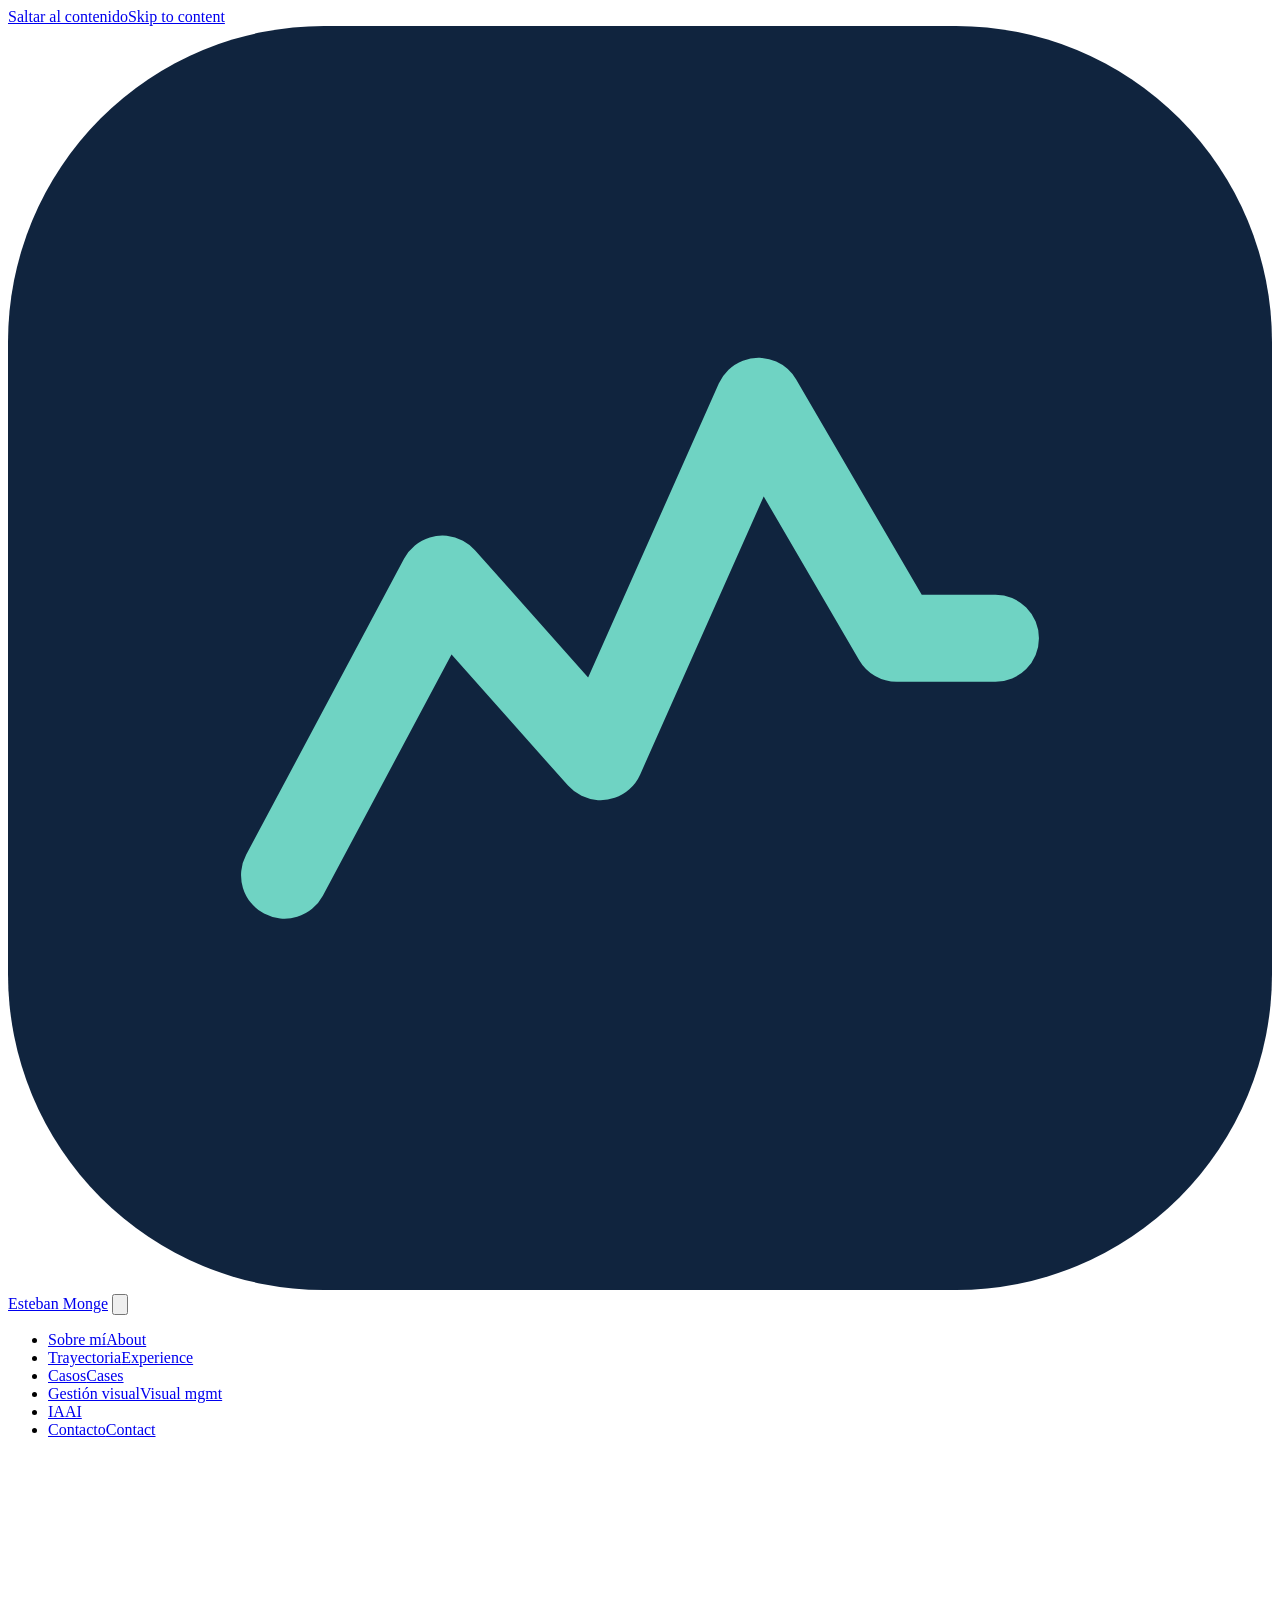
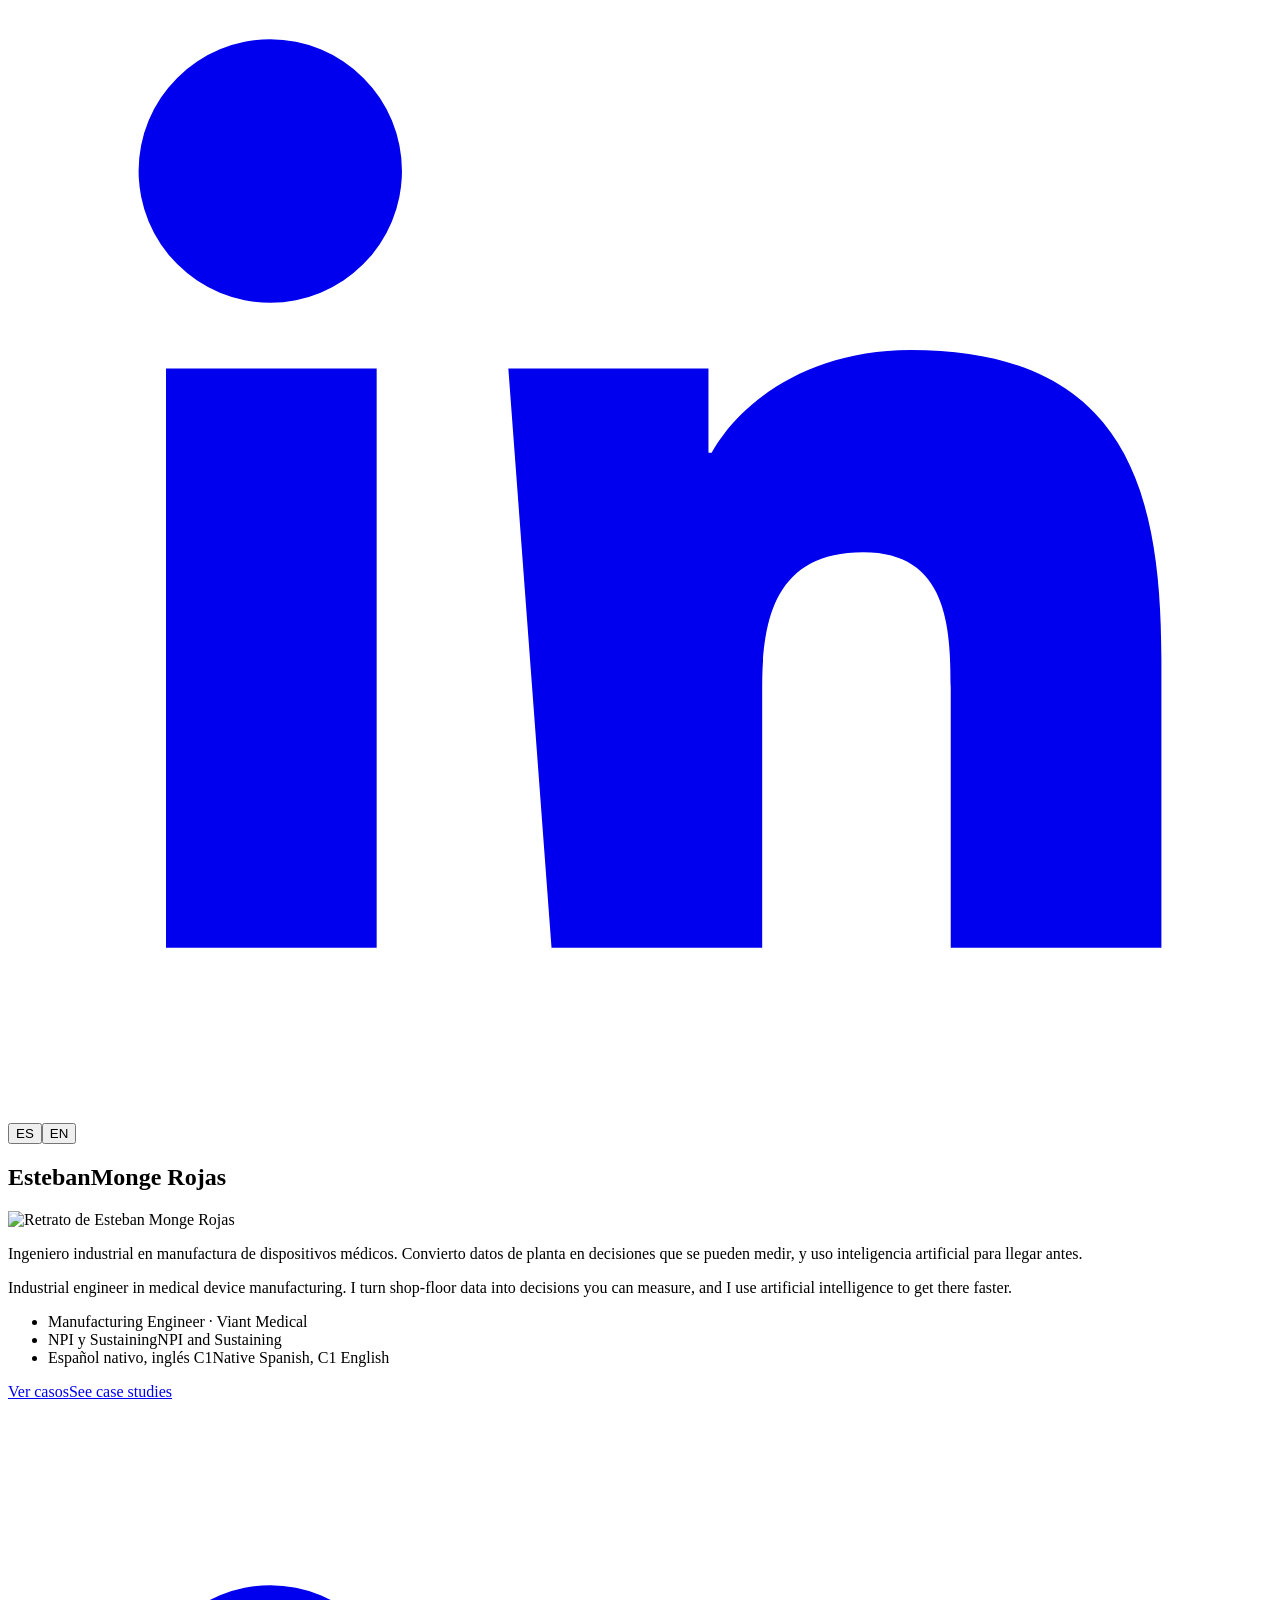
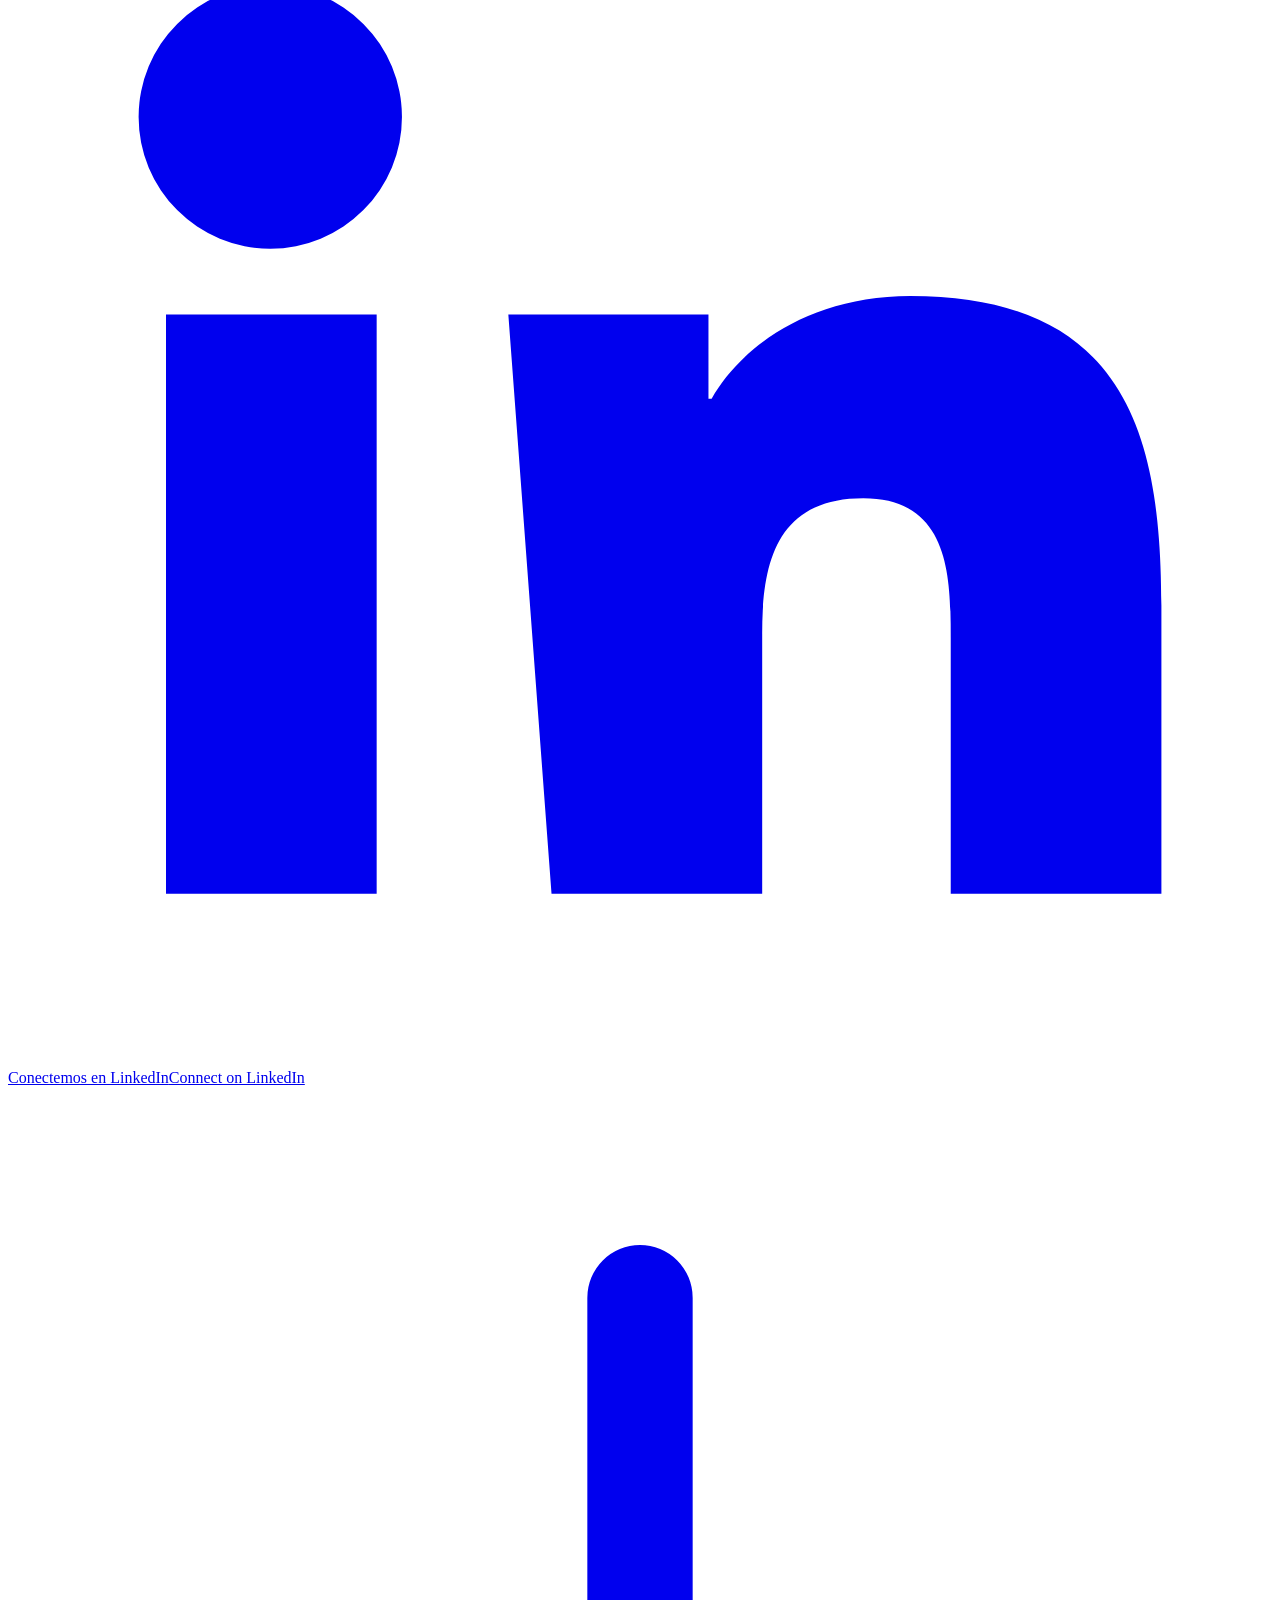
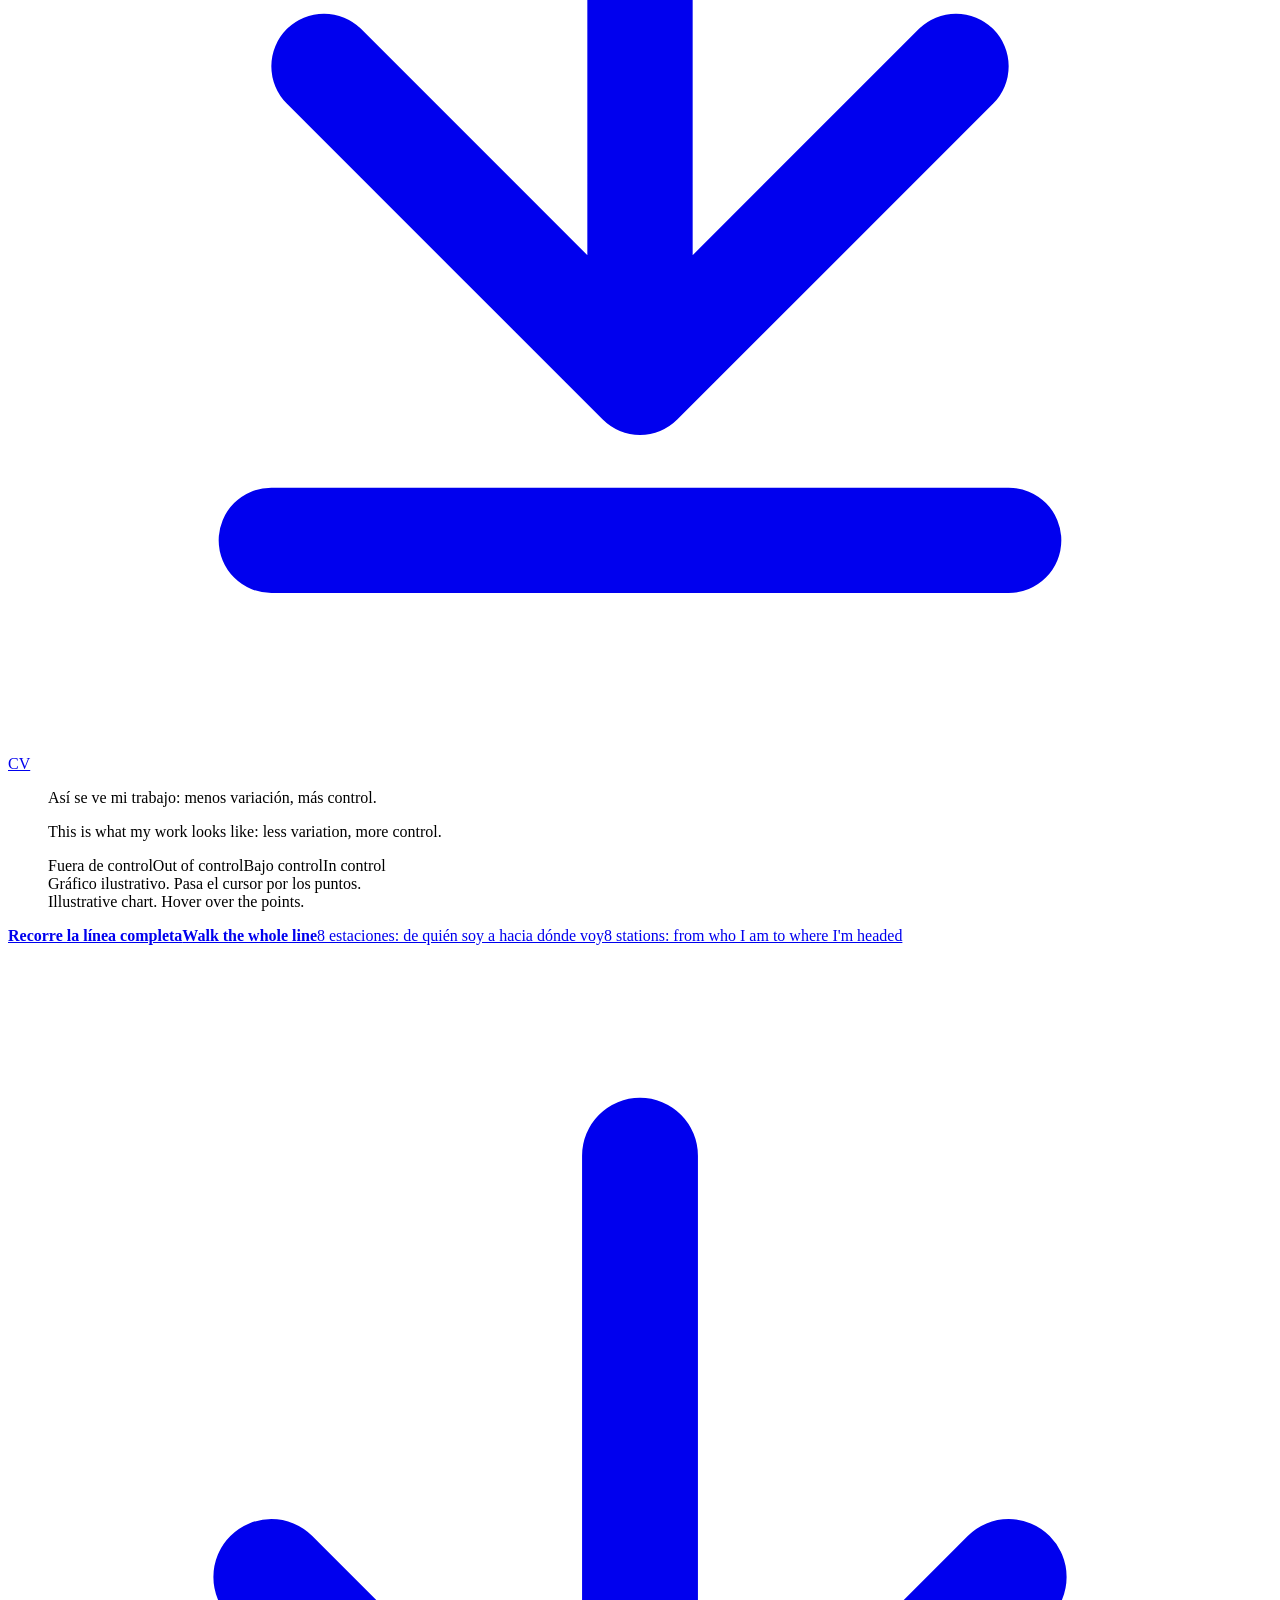
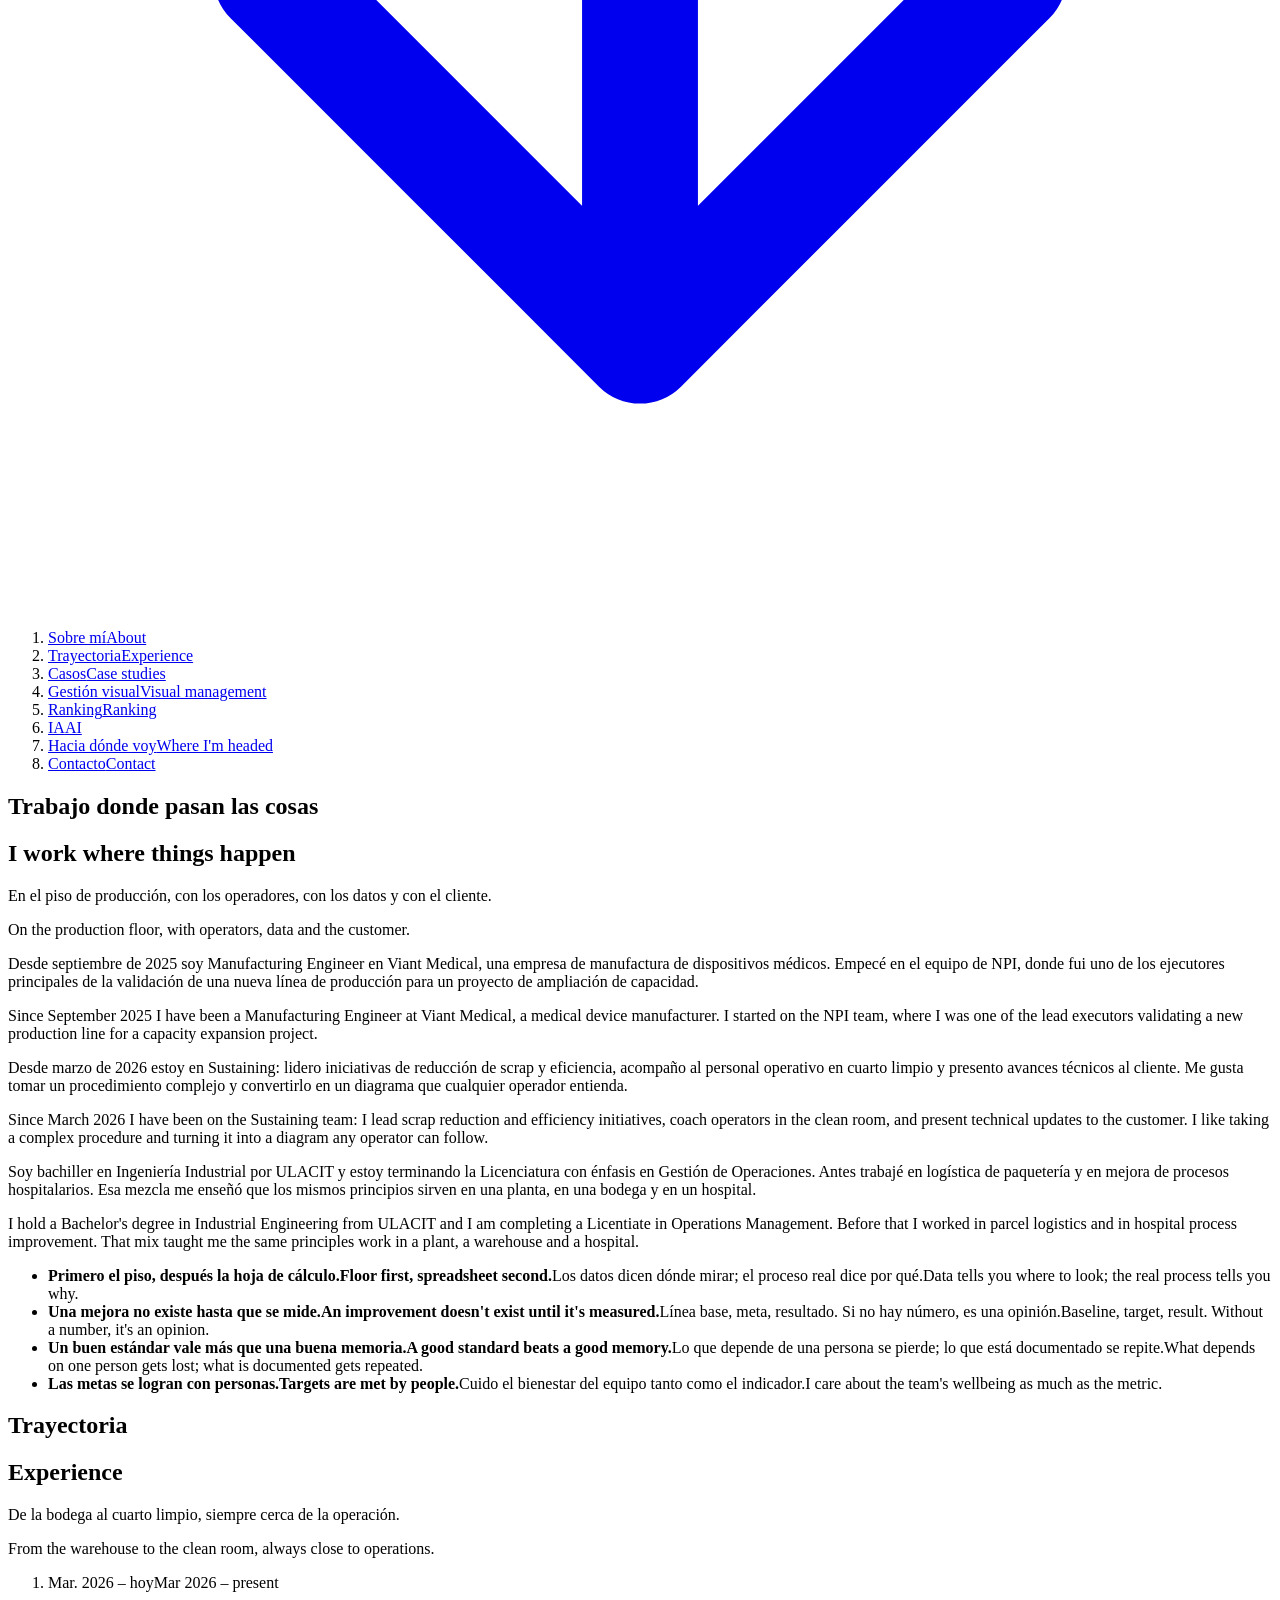
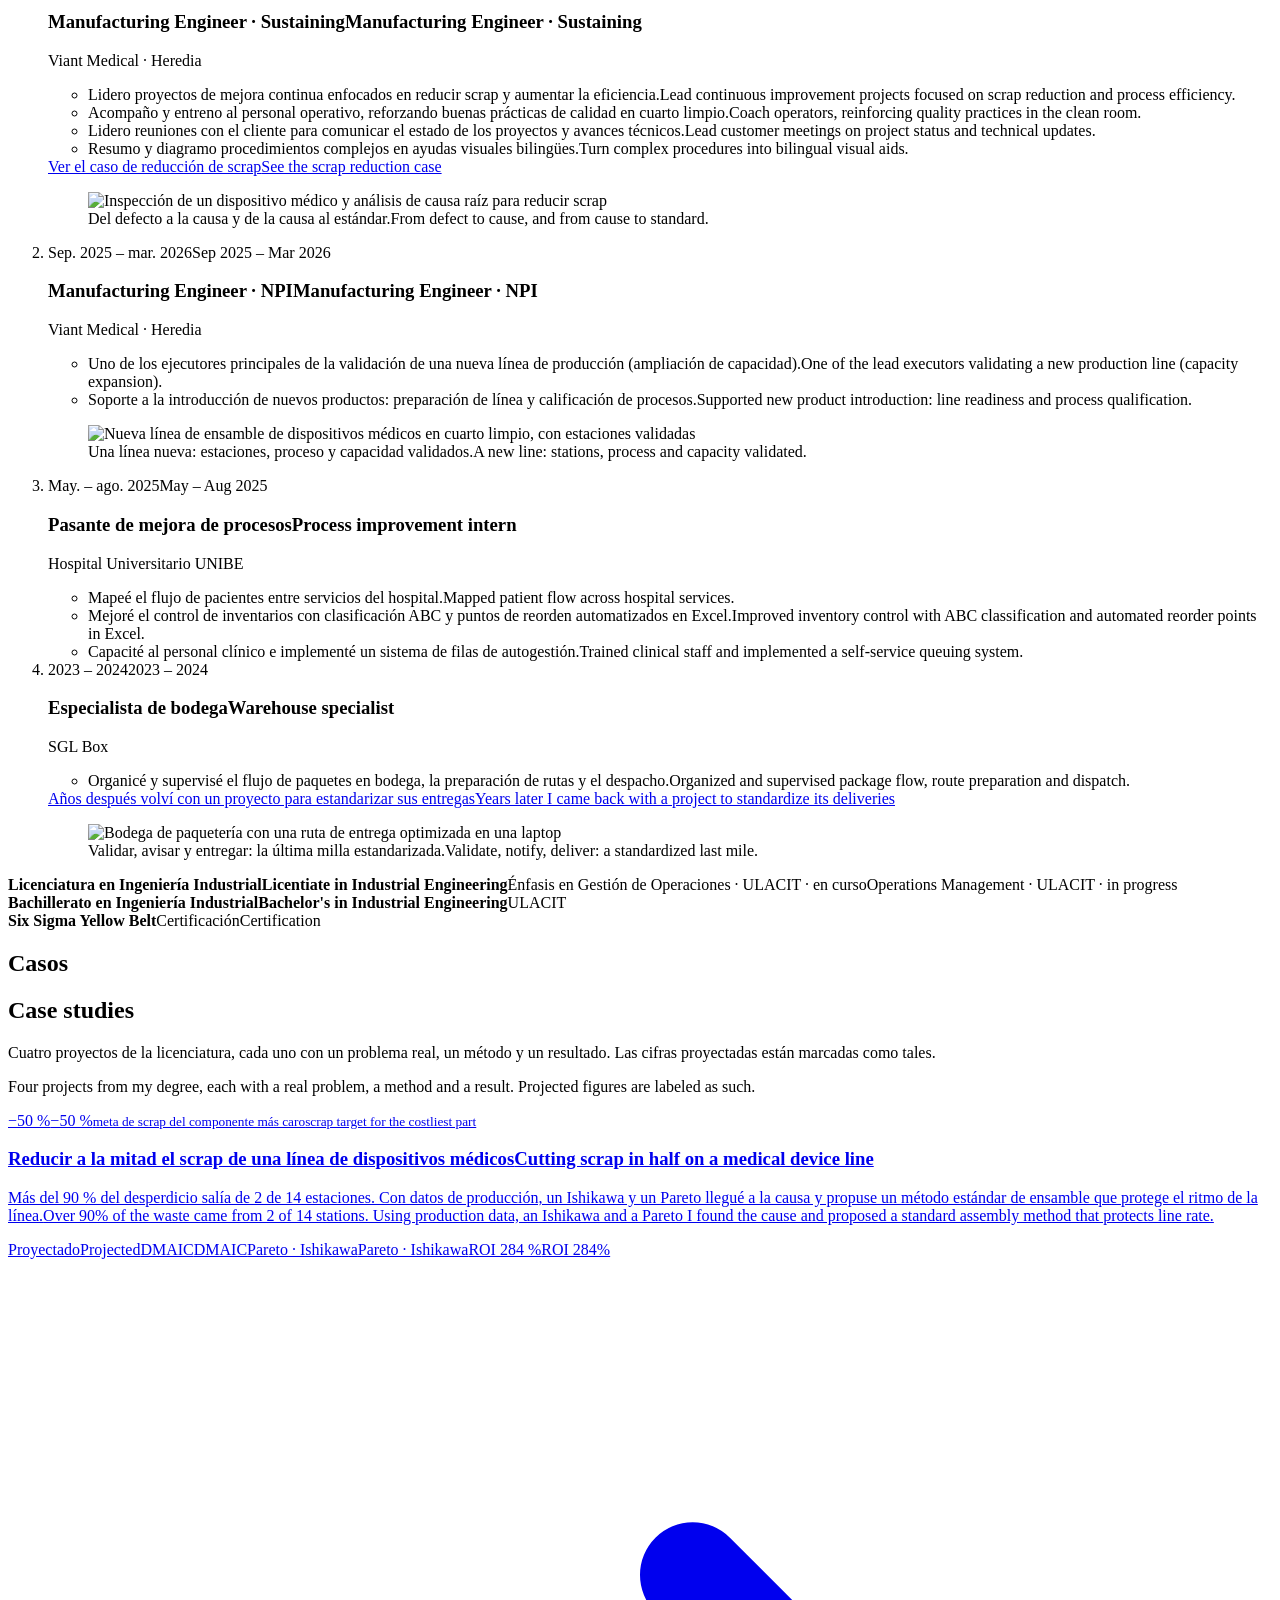
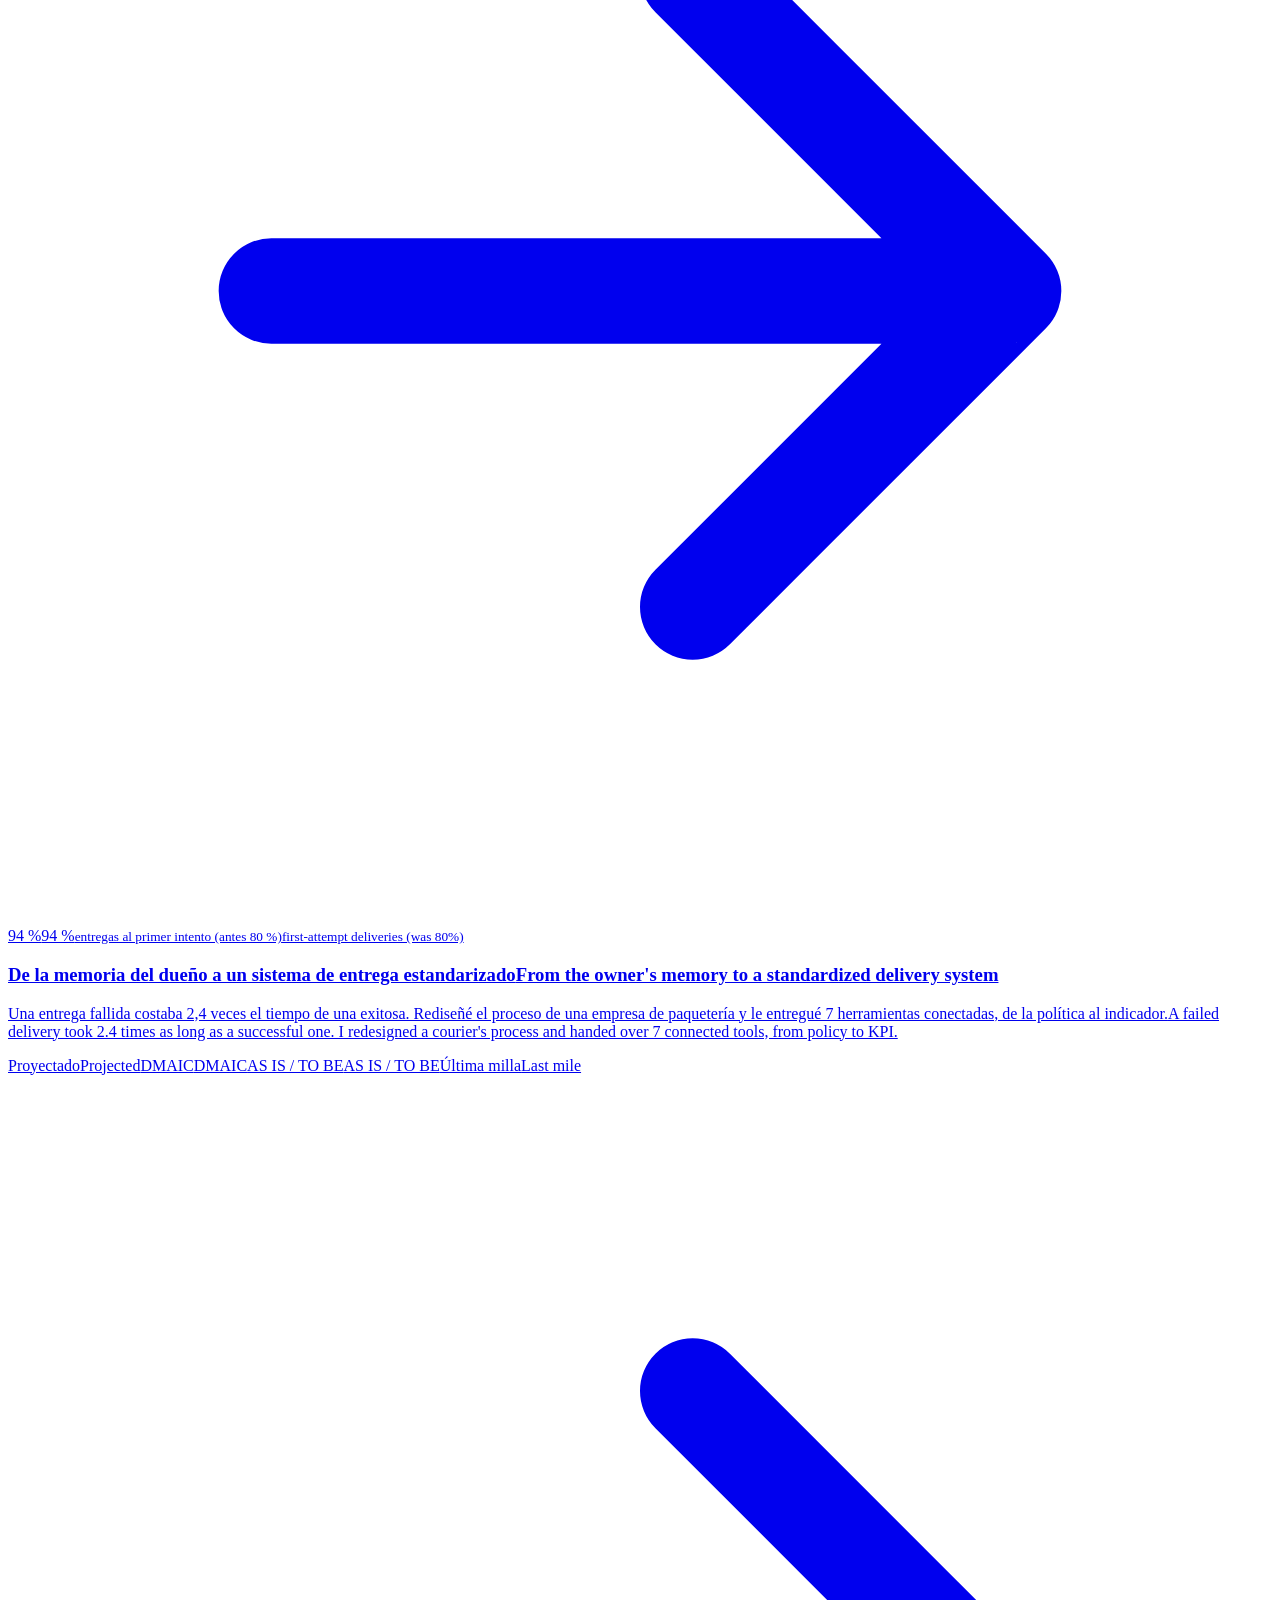
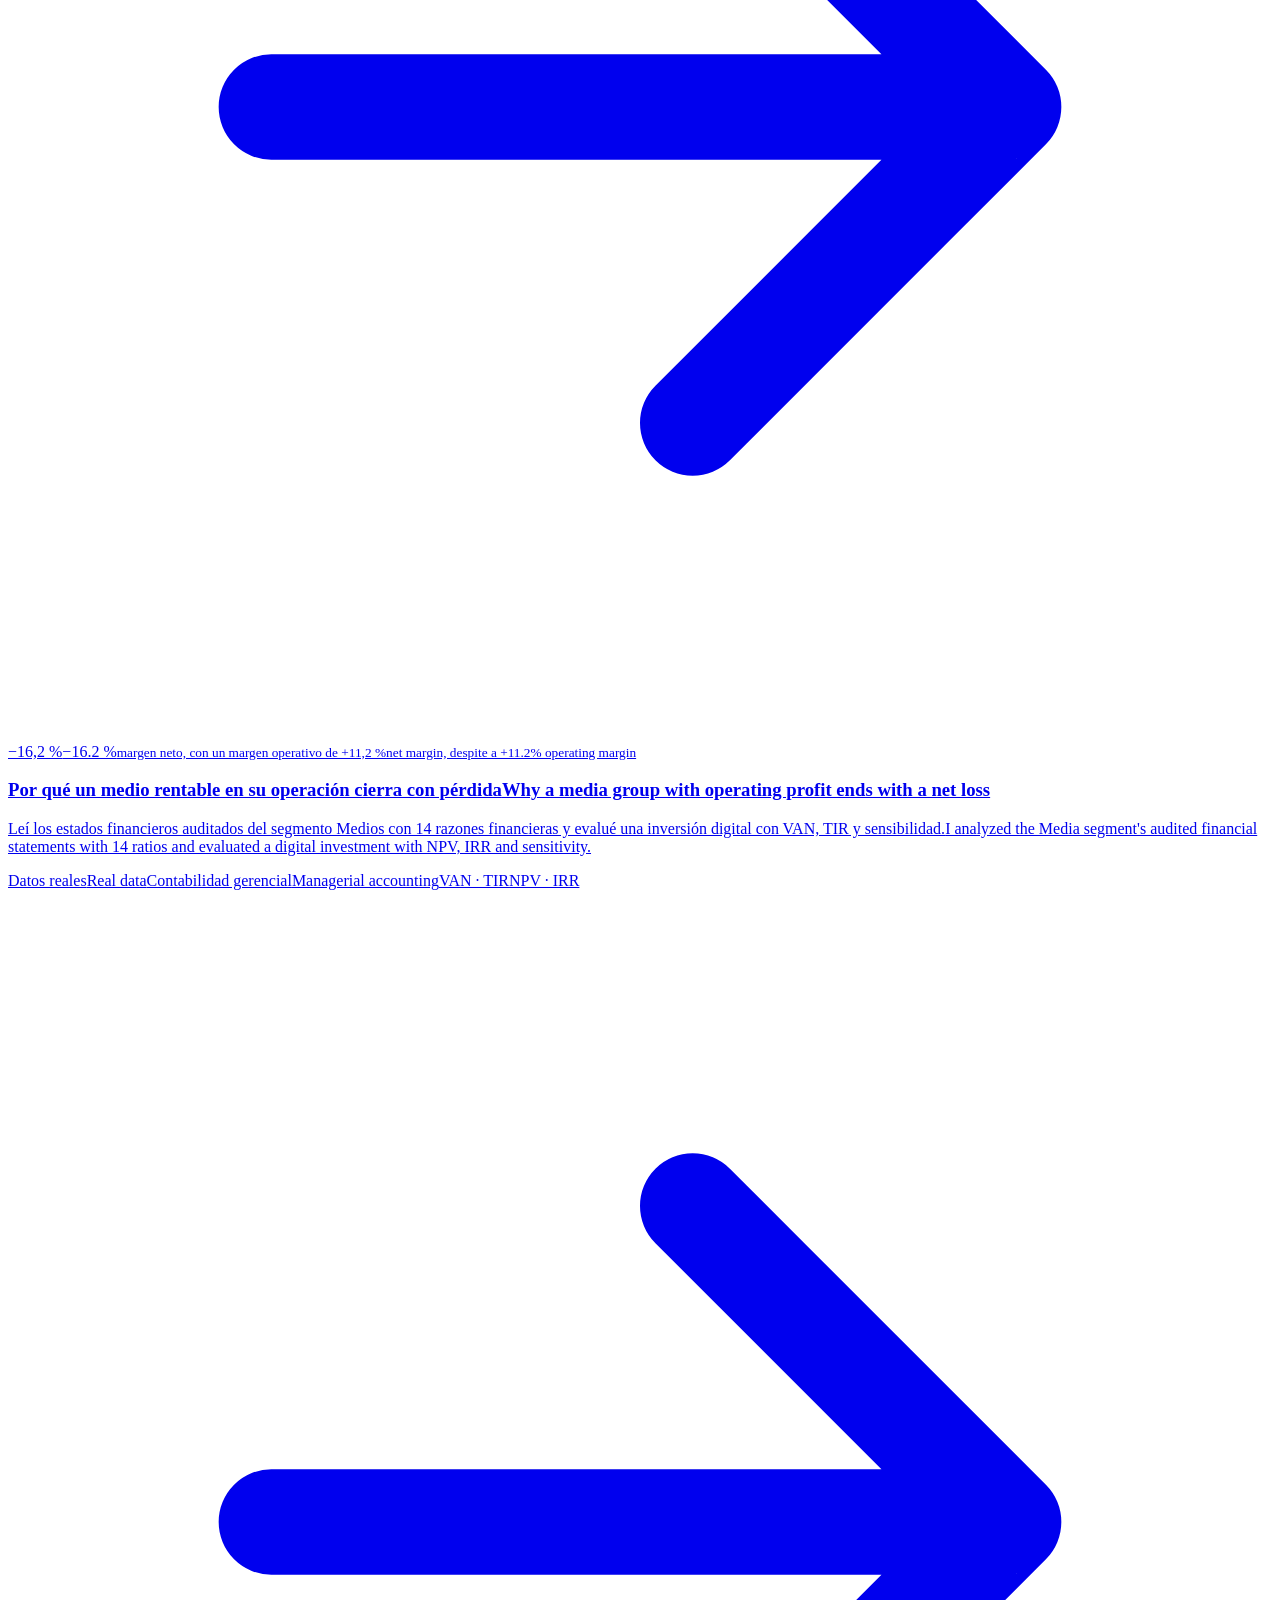
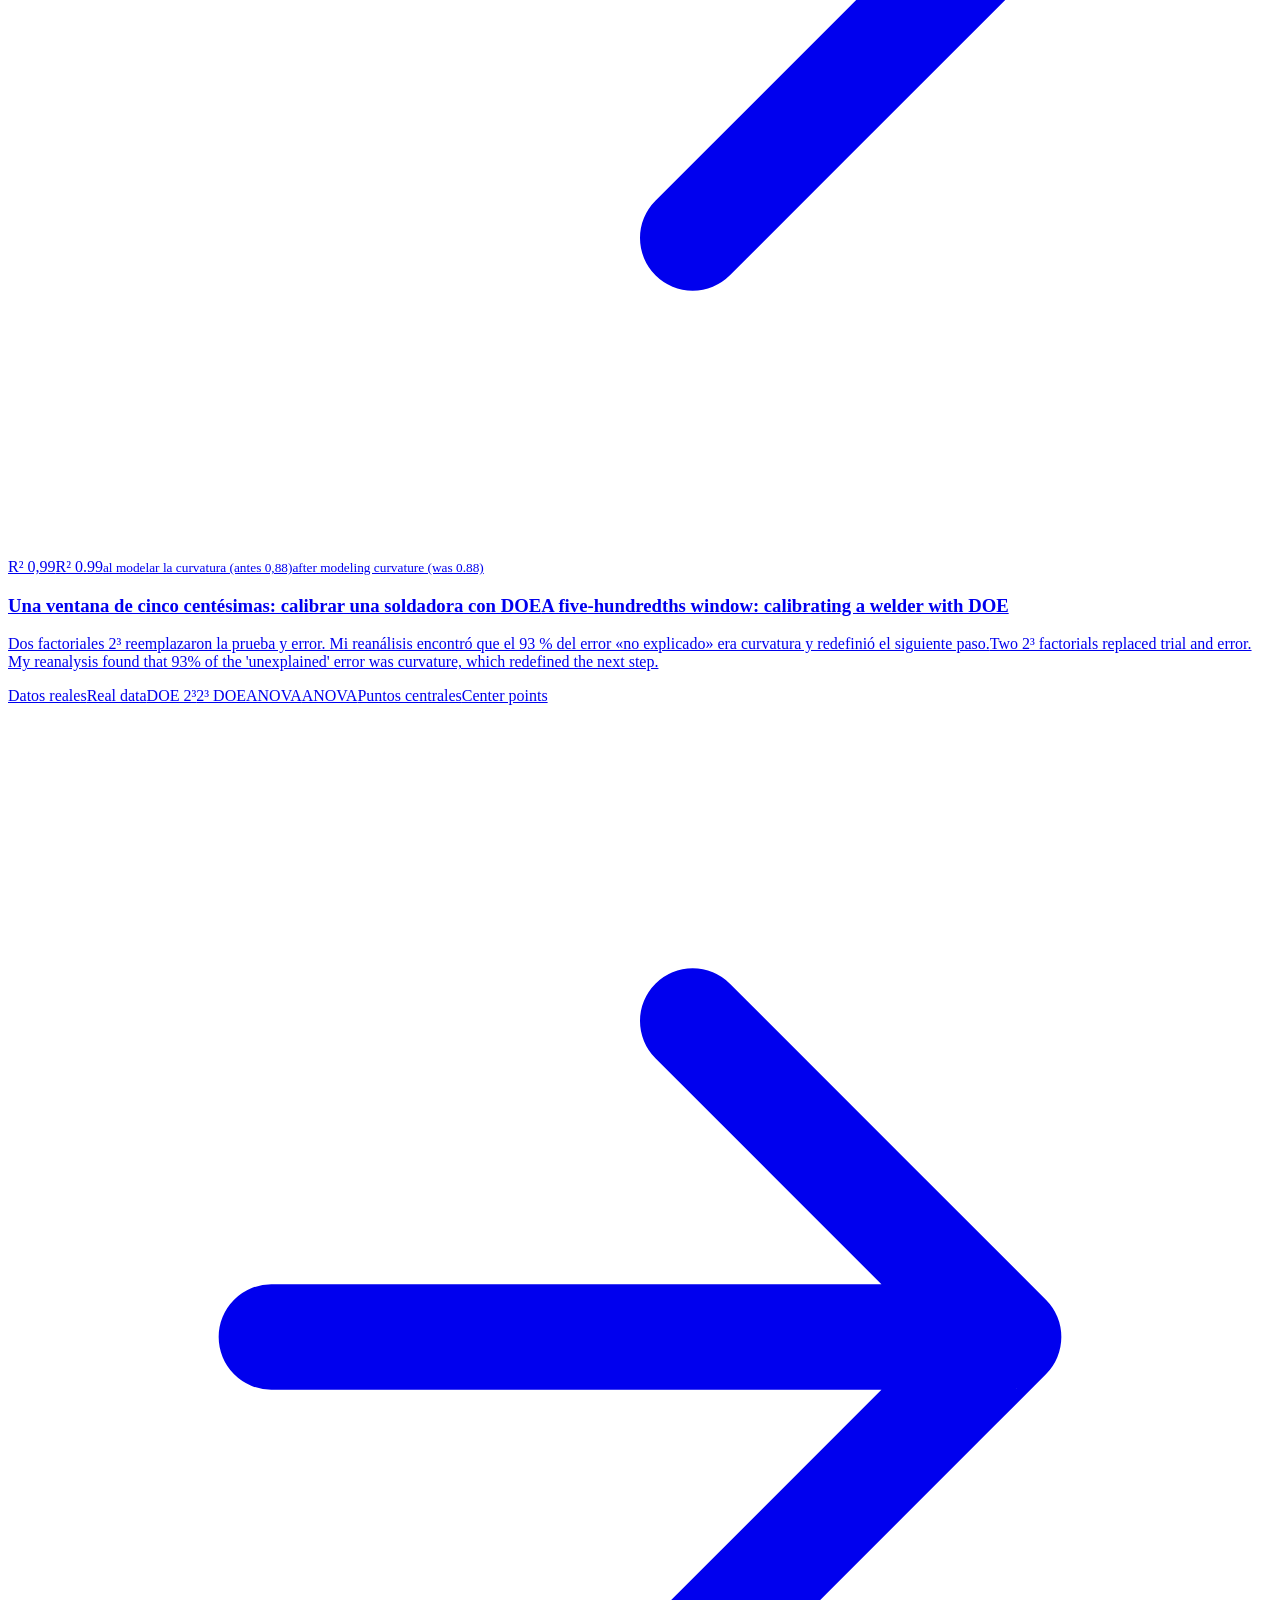
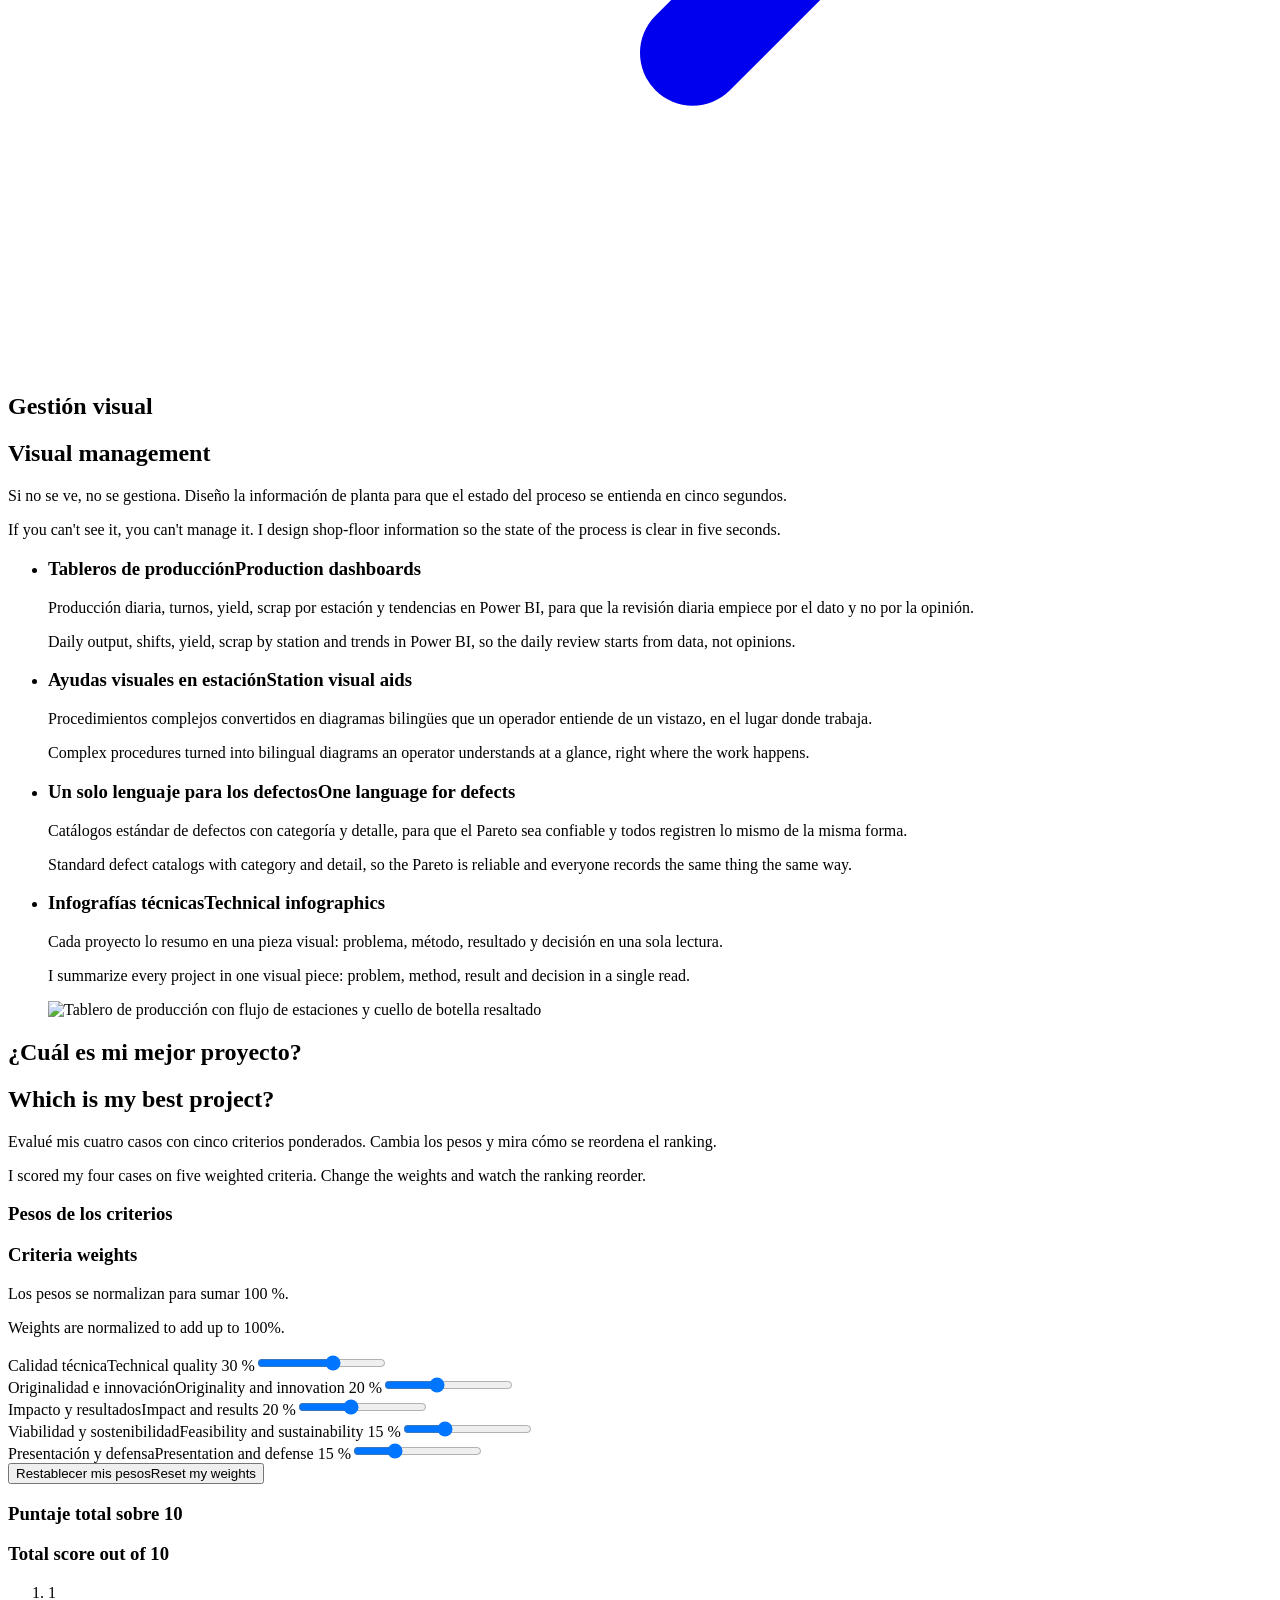
==== index.html @ bfa3be1d "Add files via upload" ====
<!doctype html>
<html lang="es" data-lang="es" data-title-es="Esteban Monge Rojas · Ingeniero industrial" data-title-en="Esteban Monge Rojas · Industrial engineer">
<head>
<meta charset="utf-8">
<meta name="viewport" content="width=device-width, initial-scale=1">
<title>Esteban Monge Rojas · Ingeniero industrial</title>
<meta name="description" content="Ingeniero industrial en manufactura de dispositivos médicos. Casos de mejora de procesos, análisis de datos e IA aplicada a operaciones.">
<meta name="author" content="Esteban Monge Rojas">
<meta property="og:type" content="website">
<meta property="og:title" content="Esteban Monge Rojas · Ingeniero industrial">
<meta property="og:description" content="Ingeniero industrial en manufactura de dispositivos médicos. Casos de mejora de procesos, análisis de datos e IA aplicada a operaciones.">
<meta property="og:image" content="assets/img/og-image.png">
<meta name="twitter:card" content="summary_large_image">
<meta name="theme-color" content="#10243E">
<link rel="icon" href="assets/img/favicon.svg" type="image/svg+xml">
<link rel="preload" href="assets/fonts/archivo-wdth.woff2" as="font" type="font/woff2" crossorigin>
<link rel="stylesheet" href="assets/css/site.css">
<script>(function(){try{var q=new URLSearchParams(location.search).get("lang"),s=localStorage.getItem("lang"),l=q||s||((navigator.language||"es").toLowerCase().indexOf("en")===0?"en":"es");document.documentElement.setAttribute("data-lang",l);document.documentElement.lang=l}catch(e){}})();</script>
<noscript><style>[lang="en"]:not(html){display:none!important}</style></noscript>
</head>
<body>
<a class="skip" href="#main"><span lang="es">Saltar al contenido</span><span lang="en">Skip to content</span></a><header class="nav"><div class="wrap">
<a class="mark" href="index.html" aria-label="Esteban Monge Rojas"><svg viewBox="0 0 32 32" aria-hidden="true"><rect width="32" height="32" rx="8" fill="#10243E"/><path d="M7 21.5 11 14l4 4.5 4-9 3.5 6H25" fill="none" stroke="#6FD3C3" stroke-width="2.2" stroke-linecap="round" stroke-linejoin="round"/></svg><span>Esteban Monge</span></a>
<button class="menu-btn" aria-expanded="false" aria-controls="menu" data-aria-es="Abrir menú" data-aria-en="Open menu" aria-label="Abrir menú"><svg viewBox="0 0 24 24" fill="none" stroke="currentColor" stroke-width="2" stroke-linecap="round" aria-hidden="true"><path d="M4 7h16M4 12h16M4 17h16"/></svg></button>
<ul id="menu"><li><a href="#sobre-mi"><span lang="es">Sobre mí</span><span lang="en">About</span></a></li><li><a href="#trayectoria"><span lang="es">Trayectoria</span><span lang="en">Experience</span></a></li><li><a href="#casos"><span lang="es">Casos</span><span lang="en">Cases</span></a></li><li><a href="#gestion-visual"><span lang="es">Gestión visual</span><span lang="en">Visual mgmt</span></a></li><li><a href="#ia"><span lang="es">IA</span><span lang="en">AI</span></a></li><li><a href="#contacto"><span lang="es">Contacto</span><span lang="en">Contact</span></a></li></ul>
<a class="nav-in" href="https://www.linkedin.com/in/esteban-monge-/" target="_blank" rel="noopener" aria-label="LinkedIn"><svg viewBox="0 0 24 24" fill="currentColor" aria-hidden="true"><path d="M4.98 3.5a2.5 2.5 0 1 1 0 5 2.5 2.5 0 0 1 0-5zM3 9.75h4v11H3zM9.5 9.75h3.8v1.6h.06c.53-.95 1.83-1.95 3.77-1.95 4.03 0 4.77 2.55 4.77 5.87v5.48h-4v-4.86c0-1.16-.02-2.65-1.66-2.65-1.66 0-1.92 1.25-1.92 2.56v4.95h-4z"/></svg></a>
<div class="lang" role="group" aria-label="Idioma / Language"><button type="button" data-set="es" aria-pressed="true">ES</button><button type="button" data-set="en" aria-pressed="false">EN</button></div>
</div></header><main id="main"><section class="hero"><div class="wrap">
<div class="hero-top">
 <h1><span class="m"><span class="w1">Esteban</span></span><span class="m"><span class="l2">Monge Rojas</span></span></h1>
 <img class="portrait" src="assets/img/esteban-monge.webp" width="168" height="168" data-alt-es="Retrato de Esteban Monge Rojas" data-alt-en="Portrait of Esteban Monge Rojas" alt="Retrato de Esteban Monge Rojas">
</div>
<div class="hero-grid">
 <div class="hero-copy">
  <p lang="es" class="lede">Ingeniero industrial en manufactura de dispositivos médicos. Convierto datos de planta en decisiones que se pueden medir, y uso inteligencia artificial para llegar antes.</p><p lang="en" class="lede">Industrial engineer in medical device manufacturing. I turn shop-floor data into decisions you can measure, and I use artificial intelligence to get there faster.</p>
  <ul class="facts">
   <li>Manufacturing Engineer · Viant Medical</li>
   <li><span lang="es">NPI y Sustaining</span><span lang="en">NPI and Sustaining</span></li>
   <li><span lang="es">Español nativo, inglés C1</span><span lang="en">Native Spanish, C1 English</span></li>
  </ul>
  <div class="ctas">
   <a class="btn primary" href="#casos"><span lang="es">Ver casos</span><span lang="en">See case studies</span></a>
   <a class="btn li" href="https://www.linkedin.com/in/esteban-monge-/" target="_blank" rel="noopener"><svg viewBox="0 0 24 24" fill="currentColor" aria-hidden="true"><path d="M4.98 3.5a2.5 2.5 0 1 1 0 5 2.5 2.5 0 0 1 0-5zM3 9.75h4v11H3zM9.5 9.75h3.8v1.6h.06c.53-.95 1.83-1.95 3.77-1.95 4.03 0 4.77 2.55 4.77 5.87v5.48h-4v-4.86c0-1.16-.02-2.65-1.66-2.65-1.66 0-1.92 1.25-1.92 2.56v4.95h-4z"/></svg><span lang="es">Conectemos en LinkedIn</span><span lang="en">Connect on LinkedIn</span></a>
   <a class="btn ghost" href="assets/docs/Esteban-Monge-CV.pdf" download><svg viewBox="0 0 24 24" fill="none" stroke="currentColor" stroke-width="2" stroke-linecap="round" stroke-linejoin="round" aria-hidden="true"><path d="M12 4v12M6 11l6 6 6-6M5 20h14"/></svg>CV</a>
  </div>
 </div>
 <figure class="spc" id="spc">
  <div class="spc-head">
   <p lang="es">Así se ve mi trabajo: menos variación, más control.</p><p lang="en">This is what my work looks like: less variation, more control.</p>
   <div class="spc-key" aria-hidden="true"><span><i style="background:#D7263D"></i><span lang="es">Fuera de control</span><span lang="en">Out of control</span></span><span><i style="background:#0E8577"></i><span lang="es">Bajo control</span><span lang="en">In control</span></span></div>
  </div>
  <figcaption lang="es" class="spc-note">Gráfico ilustrativo. Pasa el cursor por los puntos.</figcaption><figcaption lang="en" class="spc-note">Illustrative chart. Hover over the points.</figcaption>
 </figure>
</div>
<a class="cue" href="#sobre-mi">
 <span class="cue-line" aria-hidden="true"><i></i><i></i><i></i><b></b></span>
 <span class="cue-txt"><strong lang="es">Recorre la línea completa</strong><strong lang="en">Walk the whole line</strong><span lang="es">8 estaciones: de quién soy a hacia dónde voy</span><span lang="en">8 stations: from who I am to where I'm headed</span></span>
 <span class="cue-arrow" aria-hidden="true"><svg viewBox="0 0 24 24" fill="none" stroke="currentColor" stroke-width="2.2" stroke-linecap="round" stroke-linejoin="round" aria-hidden="true"><path d="M12 4v15M5 12l7 7 7-7"/></svg></span>
</a>
</div></section>
<nav class="rail" aria-label="Progreso">
 <span class="rail-track"><span class="rail-fill"></span></span>
 <ol><li><a href="#sobre-mi" data-st="sobre-mi"><span class="rd"></span><span class="rl"><span lang="es">Sobre mí</span><span lang="en">About</span></span></a></li><li><a href="#trayectoria" data-st="trayectoria"><span class="rd"></span><span class="rl"><span lang="es">Trayectoria</span><span lang="en">Experience</span></span></a></li><li><a href="#casos" data-st="casos"><span class="rd"></span><span class="rl"><span lang="es">Casos</span><span lang="en">Case studies</span></span></a></li><li><a href="#gestion-visual" data-st="gestion-visual"><span class="rd"></span><span class="rl"><span lang="es">Gestión visual</span><span lang="en">Visual management</span></span></a></li><li><a href="#ranking" data-st="ranking"><span class="rd"></span><span class="rl"><span lang="es">Ranking</span><span lang="en">Ranking</span></span></a></li><li><a href="#ia" data-st="ia"><span class="rd"></span><span class="rl"><span lang="es">IA</span><span lang="en">AI</span></span></a></li><li><a href="#horizonte" data-st="horizonte"><span class="rd"></span><span class="rl"><span lang="es">Hacia dónde voy</span><span lang="en">Where I'm headed</span></span></a></li><li><a href="#contacto" data-st="contacto"><span class="rd"></span><span class="rl"><span lang="es">Contacto</span><span lang="en">Contact</span></span></a></li></ol>
</nav>
<div class="topbar" aria-hidden="true"><i></i></div><section class="block" id="sobre-mi"><div class="wrap">
<div class="sec-title"><h2 lang="es">Trabajo donde pasan las cosas</h2><h2 lang="en">I work where things happen</h2>
<p lang="es">En el piso de producción, con los operadores, con los datos y con el cliente.</p><p lang="en">On the production floor, with operators, data and the customer.</p></div>
<div class="about">
 <div class="story">
  <p lang="es">Desde septiembre de 2025 soy Manufacturing Engineer en Viant Medical, una empresa de manufactura de dispositivos médicos. Empecé en el equipo de NPI, donde fui uno de los ejecutores principales de la validación de una nueva línea de producción para un proyecto de ampliación de capacidad.</p><p lang="en">Since September 2025 I have been a Manufacturing Engineer at Viant Medical, a medical device manufacturer. I started on the NPI team, where I was one of the lead executors validating a new production line for a capacity expansion project.</p>
  <p lang="es">Desde marzo de 2026 estoy en Sustaining: lidero iniciativas de reducción de scrap y eficiencia, acompaño al personal operativo en cuarto limpio y presento avances técnicos al cliente. Me gusta tomar un procedimiento complejo y convertirlo en un diagrama que cualquier operador entienda.</p><p lang="en">Since March 2026 I have been on the Sustaining team: I lead scrap reduction and efficiency initiatives, coach operators in the clean room, and present technical updates to the customer. I like taking a complex procedure and turning it into a diagram any operator can follow.</p>
  <p lang="es">Soy bachiller en Ingeniería Industrial por ULACIT y estoy terminando la Licenciatura con énfasis en Gestión de Operaciones. Antes trabajé en logística de paquetería y en mejora de procesos hospitalarios. Esa mezcla me enseñó que los mismos principios sirven en una planta, en una bodega y en un hospital.</p><p lang="en">I hold a Bachelor's degree in Industrial Engineering from ULACIT and I am completing a Licentiate in Operations Management. Before that I worked in parcel logistics and in hospital process improvement. That mix taught me the same principles work in a plant, a warehouse and a hospital.</p>
 </div>
 <ul class="rules">
  <li><b><span lang="es">Primero el piso, después la hoja de cálculo.</span><span lang="en">Floor first, spreadsheet second.</span></b><span lang="es">Los datos dicen dónde mirar; el proceso real dice por qué.</span><span lang="en">Data tells you where to look; the real process tells you why.</span></li>
  <li><b><span lang="es">Una mejora no existe hasta que se mide.</span><span lang="en">An improvement doesn't exist until it's measured.</span></b><span lang="es">Línea base, meta, resultado. Si no hay número, es una opinión.</span><span lang="en">Baseline, target, result. Without a number, it's an opinion.</span></li>
  <li><b><span lang="es">Un buen estándar vale más que una buena memoria.</span><span lang="en">A good standard beats a good memory.</span></b><span lang="es">Lo que depende de una persona se pierde; lo que está documentado se repite.</span><span lang="en">What depends on one person gets lost; what is documented gets repeated.</span></li>
  <li><b><span lang="es">Las metas se logran con personas.</span><span lang="en">Targets are met by people.</span></b><span lang="es">Cuido el bienestar del equipo tanto como el indicador.</span><span lang="en">I care about the team's wellbeing as much as the metric.</span></li>
 </ul>
</div>
</div></section><section class="block" id="trayectoria"><div class="wrap">
<div class="sec-title"><h2 lang="es">Trayectoria</h2><h2 lang="en">Experience</h2>
<p lang="es">De la bodega al cuarto limpio, siempre cerca de la operación.</p><p lang="en">From the warehouse to the clean room, always close to operations.</p></div>
<ol class="timeline"><li class="tl now has-shot"><time><span lang="es">Mar. 2026 – hoy</span><span lang="en">Mar 2026 – present</span></time><div class="body"><div class="tl-text"><h3><span lang="es">Manufacturing Engineer · Sustaining</span><span lang="en">Manufacturing Engineer · Sustaining</span></h3><p class="org">Viant Medical · Heredia</p><ul><li><span lang="es">Lidero proyectos de mejora continua enfocados en reducir scrap y aumentar la eficiencia.</span><span lang="en">Lead continuous improvement projects focused on scrap reduction and process efficiency.</span></li><li><span lang="es">Acompaño y entreno al personal operativo, reforzando buenas prácticas de calidad en cuarto limpio.</span><span lang="en">Coach operators, reinforcing quality practices in the clean room.</span></li><li><span lang="es">Lidero reuniones con el cliente para comunicar el estado de los proyectos y avances técnicos.</span><span lang="en">Lead customer meetings on project status and technical updates.</span></li><li><span lang="es">Resumo y diagramo procedimientos complejos en ayudas visuales bilingües.</span><span lang="en">Turn complex procedures into bilingual visual aids.</span></li></ul><a class="link" href="casos/medtech-scrap.html"><span lang="es">Ver el caso de reducción de scrap</span><span lang="en">See the scrap reduction case</span></a></div><figure class="shot"><img src="assets/img/reduccion-scrap.webp" srcset="assets/img/reduccion-scrap-800.webp 800w, assets/img/reduccion-scrap.webp 1536w" sizes="(max-width: 860px) 100vw, 640px" width="1536" height="1024" loading="lazy" decoding="async" alt="Inspección de un dispositivo médico y análisis de causa raíz para reducir scrap" data-alt-es="Inspección de un dispositivo médico y análisis de causa raíz para reducir scrap" data-alt-en="Medical device inspection and root cause analysis to reduce scrap"><figcaption><span lang="es">Del defecto a la causa y de la causa al estándar.</span><span lang="en">From defect to cause, and from cause to standard.</span></figcaption></figure></div></li><li class="tl has-shot"><time><span lang="es">Sep. 2025 – mar. 2026</span><span lang="en">Sep 2025 – Mar 2026</span></time><div class="body"><div class="tl-text"><h3><span lang="es">Manufacturing Engineer · NPI</span><span lang="en">Manufacturing Engineer · NPI</span></h3><p class="org">Viant Medical · Heredia</p><ul><li><span lang="es">Uno de los ejecutores principales de la validación de una nueva línea de producción (ampliación de capacidad).</span><span lang="en">One of the lead executors validating a new production line (capacity expansion).</span></li><li><span lang="es">Soporte a la introducción de nuevos productos: preparación de línea y calificación de procesos.</span><span lang="en">Supported new product introduction: line readiness and process qualification.</span></li></ul></div><figure class="shot"><img src="assets/img/npi-nueva-linea.webp" srcset="assets/img/npi-nueva-linea-800.webp 800w, assets/img/npi-nueva-linea.webp 1536w" sizes="(max-width: 860px) 100vw, 640px" width="1536" height="1024" loading="lazy" decoding="async" alt="Nueva línea de ensamble de dispositivos médicos en cuarto limpio, con estaciones validadas" data-alt-es="Nueva línea de ensamble de dispositivos médicos en cuarto limpio, con estaciones validadas" data-alt-en="New medical device assembly line in a clean room, with validated stations"><figcaption><span lang="es">Una línea nueva: estaciones, proceso y capacidad validados.</span><span lang="en">A new line: stations, process and capacity validated.</span></figcaption></figure></div></li><li class="tl"><time><span lang="es">May. – ago. 2025</span><span lang="en">May – Aug 2025</span></time><div class="body"><div class="tl-text"><h3><span lang="es">Pasante de mejora de procesos</span><span lang="en">Process improvement intern</span></h3><p class="org">Hospital Universitario UNIBE</p><ul><li><span lang="es">Mapeé el flujo de pacientes entre servicios del hospital.</span><span lang="en">Mapped patient flow across hospital services.</span></li><li><span lang="es">Mejoré el control de inventarios con clasificación ABC y puntos de reorden automatizados en Excel.</span><span lang="en">Improved inventory control with ABC classification and automated reorder points in Excel.</span></li><li><span lang="es">Capacité al personal clínico e implementé un sistema de filas de autogestión.</span><span lang="en">Trained clinical staff and implemented a self-service queuing system.</span></li></ul></div></div></li><li class="tl has-shot"><time><span lang="es">2023 – 2024</span><span lang="en">2023 – 2024</span></time><div class="body"><div class="tl-text"><h3><span lang="es">Especialista de bodega</span><span lang="en">Warehouse specialist</span></h3><p class="org">SGL Box</p><ul><li><span lang="es">Organicé y supervisé el flujo de paquetes en bodega, la preparación de rutas y el despacho.</span><span lang="en">Organized and supervised package flow, route preparation and dispatch.</span></li></ul><a class="link" href="casos/sgl-box.html"><span lang="es">Años después volví con un proyecto para estandarizar sus entregas</span><span lang="en">Years later I came back with a project to standardize its deliveries</span></a></div><figure class="shot"><img src="assets/img/sgl-box-ultima-milla.webp" srcset="assets/img/sgl-box-ultima-milla-800.webp 800w, assets/img/sgl-box-ultima-milla.webp 1536w" sizes="(max-width: 860px) 100vw, 640px" width="1536" height="1024" loading="lazy" decoding="async" alt="Bodega de paquetería con una ruta de entrega optimizada en una laptop" data-alt-es="Bodega de paquetería con una ruta de entrega optimizada en una laptop" data-alt-en="Parcel warehouse with an optimized delivery route on a laptop"><figcaption><span lang="es">Validar, avisar y entregar: la última milla estandarizada.</span><span lang="en">Validate, notify, deliver: a standardized last mile.</span></figcaption></figure></div></li></ol>
<div class="edu">
 <div><b><span lang="es">Licenciatura en Ingeniería Industrial</span><span lang="en">Licentiate in Industrial Engineering</span></b><span><span lang="es">Énfasis en Gestión de Operaciones · ULACIT · en curso</span><span lang="en">Operations Management · ULACIT · in progress</span></span></div>
 <div><b><span lang="es">Bachillerato en Ingeniería Industrial</span><span lang="en">Bachelor's in Industrial Engineering</span></b><span>ULACIT</span></div>
 <div><b>Six Sigma Yellow Belt</b><span><span lang="es">Certificación</span><span lang="en">Certification</span></span></div>
</div>
</div></section><section class="block" id="casos"><div class="wrap">
<div class="sec-title"><h2 lang="es">Casos</h2><h2 lang="en">Case studies</h2>
<p lang="es">Cuatro proyectos de la licenciatura, cada uno con un problema real, un método y un resultado. Las cifras proyectadas están marcadas como tales.</p><p lang="en">Four projects from my degree, each with a real problem, a method and a result. Projected figures are labeled as such.</p></div>
<div class="cases"><a class="case" href="casos/medtech-scrap.html">
<div class="metric"><span lang="es">−50 %</span><span lang="en">−50 %</span><small><span lang="es">meta de scrap del componente más caro</span><span lang="en">scrap target for the costliest part</span></small></div>
<div><h3><span lang="es">Reducir a la mitad el scrap de una línea de dispositivos médicos</span><span lang="en">Cutting scrap in half on a medical device line</span></h3><p><span lang="es">Más del 90 % del desperdicio salía de 2 de 14 estaciones. Con datos de producción, un Ishikawa y un Pareto llegué a la causa y propuse un método estándar de ensamble que protege el ritmo de la línea.</span><span lang="en">Over 90% of the waste came from 2 of 14 stations. Using production data, an Ishikawa and a Pareto I found the cause and proposed a standard assembly method that protects line rate.</span></p><div class="meta"><span class="chip proj"><span lang="es">Proyectado</span><span lang="en">Projected</span></span><span class="chip"><span lang="es">DMAIC</span><span lang="en">DMAIC</span></span><span class="chip"><span lang="es">Pareto · Ishikawa</span><span lang="en">Pareto · Ishikawa</span></span><span class="chip"><span lang="es">ROI 284 %</span><span lang="en">ROI 284%</span></span></div></div>
<span class="go"><svg viewBox="0 0 24 24" fill="none" stroke="currentColor" stroke-width="2" stroke-linecap="round" stroke-linejoin="round" aria-hidden="true"><path d="M5 12h14M13 6l6 6-6 6"/></svg></span></a><a class="case" href="casos/sgl-box.html">
<div class="metric"><span lang="es">94 %</span><span lang="en">94 %</span><small><span lang="es">entregas al primer intento (antes 80 %)</span><span lang="en">first-attempt deliveries (was 80%)</span></small></div>
<div><h3><span lang="es">De la memoria del dueño a un sistema de entrega estandarizado</span><span lang="en">From the owner's memory to a standardized delivery system</span></h3><p><span lang="es">Una entrega fallida costaba 2,4 veces el tiempo de una exitosa. Rediseñé el proceso de una empresa de paquetería y le entregué 7 herramientas conectadas, de la política al indicador.</span><span lang="en">A failed delivery took 2.4 times as long as a successful one. I redesigned a courier's process and handed over 7 connected tools, from policy to KPI.</span></p><div class="meta"><span class="chip proj"><span lang="es">Proyectado</span><span lang="en">Projected</span></span><span class="chip"><span lang="es">DMAIC</span><span lang="en">DMAIC</span></span><span class="chip"><span lang="es">AS IS / TO BE</span><span lang="en">AS IS / TO BE</span></span><span class="chip"><span lang="es">Última milla</span><span lang="en">Last mile</span></span></div></div>
<span class="go"><svg viewBox="0 0 24 24" fill="none" stroke="currentColor" stroke-width="2" stroke-linecap="round" stroke-linejoin="round" aria-hidden="true"><path d="M5 12h14M13 6l6 6-6 6"/></svg></span></a><a class="case" href="casos/grupo-nacion.html">
<div class="metric"><span lang="es">−16,2 %</span><span lang="en">−16.2 %</span><small><span lang="es">margen neto, con un margen operativo de +11,2 %</span><span lang="en">net margin, despite a +11.2% operating margin</span></small></div>
<div><h3><span lang="es">Por qué un medio rentable en su operación cierra con pérdida</span><span lang="en">Why a media group with operating profit ends with a net loss</span></h3><p><span lang="es">Leí los estados financieros auditados del segmento Medios con 14 razones financieras y evalué una inversión digital con VAN, TIR y sensibilidad.</span><span lang="en">I analyzed the Media segment's audited financial statements with 14 ratios and evaluated a digital investment with NPV, IRR and sensitivity.</span></p><div class="meta"><span class="chip real"><span lang="es">Datos reales</span><span lang="en">Real data</span></span><span class="chip"><span lang="es">Contabilidad gerencial</span><span lang="en">Managerial accounting</span></span><span class="chip"><span lang="es">VAN · TIR</span><span lang="en">NPV · IRR</span></span></div></div>
<span class="go"><svg viewBox="0 0 24 24" fill="none" stroke="currentColor" stroke-width="2" stroke-linecap="round" stroke-linejoin="round" aria-hidden="true"><path d="M5 12h14M13 6l6 6-6 6"/></svg></span></a><a class="case" href="casos/doe-soldadura.html">
<div class="metric"><span lang="es">R² 0,99</span><span lang="en">R² 0.99</span><small><span lang="es">al modelar la curvatura (antes 0,88)</span><span lang="en">after modeling curvature (was 0.88)</span></small></div>
<div><h3><span lang="es">Una ventana de cinco centésimas: calibrar una soldadora con DOE</span><span lang="en">A five-hundredths window: calibrating a welder with DOE</span></h3><p><span lang="es">Dos factoriales 2³ reemplazaron la prueba y error. Mi reanálisis encontró que el 93 % del error «no explicado» era curvatura y redefinió el siguiente paso.</span><span lang="en">Two 2³ factorials replaced trial and error. My reanalysis found that 93% of the 'unexplained' error was curvature, which redefined the next step.</span></p><div class="meta"><span class="chip real"><span lang="es">Datos reales</span><span lang="en">Real data</span></span><span class="chip"><span lang="es">DOE 2³</span><span lang="en">2³ DOE</span></span><span class="chip"><span lang="es">ANOVA</span><span lang="en">ANOVA</span></span><span class="chip"><span lang="es">Puntos centrales</span><span lang="en">Center points</span></span></div></div>
<span class="go"><svg viewBox="0 0 24 24" fill="none" stroke="currentColor" stroke-width="2" stroke-linecap="round" stroke-linejoin="round" aria-hidden="true"><path d="M5 12h14M13 6l6 6-6 6"/></svg></span></a></div>
</div></section><section class="block" id="gestion-visual"><div class="wrap">
<div class="vm">
 <div class="vm-copy">
  <div class="sec-title"><h2 lang="es">Gestión visual</h2><h2 lang="en">Visual management</h2>
  <p lang="es">Si no se ve, no se gestiona. Diseño la información de planta para que el estado del proceso se entienda en cinco segundos.</p><p lang="en">If you can't see it, you can't manage it. I design shop-floor information so the state of the process is clear in five seconds.</p></div>
  <ul class="vm-list"><li><h3><span lang="es">Tableros de producción</span><span lang="en">Production dashboards</span></h3><p lang="es">Producción diaria, turnos, yield, scrap por estación y tendencias en Power BI, para que la revisión diaria empiece por el dato y no por la opinión.</p><p lang="en">Daily output, shifts, yield, scrap by station and trends in Power BI, so the daily review starts from data, not opinions.</p></li><li><h3><span lang="es">Ayudas visuales en estación</span><span lang="en">Station visual aids</span></h3><p lang="es">Procedimientos complejos convertidos en diagramas bilingües que un operador entiende de un vistazo, en el lugar donde trabaja.</p><p lang="en">Complex procedures turned into bilingual diagrams an operator understands at a glance, right where the work happens.</p></li><li><h3><span lang="es">Un solo lenguaje para los defectos</span><span lang="en">One language for defects</span></h3><p lang="es">Catálogos estándar de defectos con categoría y detalle, para que el Pareto sea confiable y todos registren lo mismo de la misma forma.</p><p lang="en">Standard defect catalogs with category and detail, so the Pareto is reliable and everyone records the same thing the same way.</p></li><li><h3><span lang="es">Infografías técnicas</span><span lang="en">Technical infographics</span></h3><p lang="es">Cada proyecto lo resumo en una pieza visual: problema, método, resultado y decisión en una sola lectura.</p><p lang="en">I summarize every project in one visual piece: problem, method, result and decision in a single read.</p></li></ul>
 </div>
 <figure class="vm-fig"><img src="assets/img/gestion-visual.webp" srcset="assets/img/gestion-visual-800.webp 800w, assets/img/gestion-visual.webp 1536w" sizes="(max-width: 860px) 100vw, 620px" width="1536" height="1024" loading="lazy" decoding="async" alt="Tablero de producción con flujo de estaciones y cuello de botella resaltado" data-alt-es="Tablero de producción con flujo de estaciones y cuello de botella resaltado" data-alt-en="Production dashboard with station flow and the bottleneck highlighted"></figure>
</div>
</div></section><section class="block" id="ranking"><div class="wrap">
<div class="sec-title"><h2 lang="es">¿Cuál es mi mejor proyecto?</h2><h2 lang="en">Which is my best project?</h2>
<p lang="es">Evalué mis cuatro casos con cinco criterios ponderados. Cambia los pesos y mira cómo se reordena el ranking.</p><p lang="en">I scored my four cases on five weighted criteria. Change the weights and watch the ranking reorder.</p></div>
<div class="rank" id="ranking-box">
 <div class="weights" data-scores="{&quot;criteria&quot;: [{&quot;es&quot;: &quot;Calidad t\u00e9cnica&quot;, &quot;en&quot;: &quot;Technical quality&quot;, &quot;w&quot;: 30}, {&quot;es&quot;: &quot;Originalidad e innovaci\u00f3n&quot;, &quot;en&quot;: &quot;Originality and innovation&quot;, &quot;w&quot;: 20}, {&quot;es&quot;: &quot;Impacto y resultados&quot;, &quot;en&quot;: &quot;Impact and results&quot;, &quot;w&quot;: 20}, {&quot;es&quot;: &quot;Viabilidad y sostenibilidad&quot;, &quot;en&quot;: &quot;Feasibility and sustainability&quot;, &quot;w&quot;: 15}, {&quot;es&quot;: &quot;Presentaci\u00f3n y defensa&quot;, &quot;en&quot;: &quot;Presentation and defense&quot;, &quot;w&quot;: 15}], &quot;projects&quot;: [{&quot;es&quot;: &quot;Scrap en l\u00ednea m\u00e9dica&quot;, &quot;en&quot;: &quot;Medical line scrap&quot;, &quot;s&quot;: [9.5, 8.5, 9.5, 9.5, 9.0]}, {&quot;es&quot;: &quot;Entregas SGL Box&quot;, &quot;en&quot;: &quot;SGL Box deliveries&quot;, &quot;s&quot;: [9.0, 8.5, 8.5, 9.0, 9.0]}, {&quot;es&quot;: &quot;Finanzas Grupo Naci\u00f3n&quot;, &quot;en&quot;: &quot;Grupo Naci\u00f3n finance&quot;, &quot;s&quot;: [8.5, 8.0, 8.0, 8.5, 9.0]}, {&quot;es&quot;: &quot;DOE soldadura ultras\u00f3nica&quot;, &quot;en&quot;: &quot;Ultrasonic welding DOE&quot;, &quot;s&quot;: [8.5, 7.5, 7.5, 8.0, 8.0]}]}">
  <h3 lang="es">Pesos de los criterios</h3><h3 lang="en">Criteria weights</h3>
  <p lang="es" class="hint">Los pesos se normalizan para sumar 100 %.</p><p lang="en" class="hint">Weights are normalized to add up to 100%.</p>
  <div class="w"><label for="w0"><span lang="es">Calidad técnica</span><span lang="en">Technical quality</span> <output for="w0">30 %</output></label><input id="w0" type="range" min="0" max="50" step="5" value="30"></div><div class="w"><label for="w1"><span lang="es">Originalidad e innovación</span><span lang="en">Originality and innovation</span> <output for="w1">20 %</output></label><input id="w1" type="range" min="0" max="50" step="5" value="20"></div><div class="w"><label for="w2"><span lang="es">Impacto y resultados</span><span lang="en">Impact and results</span> <output for="w2">20 %</output></label><input id="w2" type="range" min="0" max="50" step="5" value="20"></div><div class="w"><label for="w3"><span lang="es">Viabilidad y sostenibilidad</span><span lang="en">Feasibility and sustainability</span> <output for="w3">15 %</output></label><input id="w3" type="range" min="0" max="50" step="5" value="15"></div><div class="w"><label for="w4"><span lang="es">Presentación y defensa</span><span lang="en">Presentation and defense</span> <output for="w4">15 %</output></label><input id="w4" type="range" min="0" max="50" step="5" value="15"></div>
  <button type="button" class="reset"><span lang="es">Restablecer mis pesos</span><span lang="en">Reset my weights</span></button>
  <p class="sr-only" aria-live="polite" style="position:absolute;left:-9999px"></p>
 </div>
 <div class="bars-wrap">
  <h3 lang="es">Puntaje total sobre 10</h3><h3 lang="en">Total score out of 10</h3>
  <ol class="bars"><li class="bar" data-k="0"><div class="row"><span class="pos">1</span><div><span class="name"><span lang="es">Scrap en línea médica</span><span lang="en">Medical line scrap</span></span><div class="track"><div class="fill"></div></div></div><span class="score"></span></div></li><li class="bar" data-k="1"><div class="row"><span class="pos">2</span><div><span class="name"><span lang="es">Entregas SGL Box</span><span lang="en">SGL Box deliveries</span></span><div class="track"><div class="fill"></div></div></div><span class="score"></span></div></li><li class="bar" data-k="2"><div class="row"><span class="pos">3</span><div><span class="name"><span lang="es">Finanzas Grupo Nación</span><span lang="en">Grupo Nación finance</span></span><div class="track"><div class="fill"></div></div></div><span class="score"></span></div></li><li class="bar" data-k="3"><div class="row"><span class="pos">4</span><div><span class="name"><span lang="es">DOE soldadura ultrasónica</span><span lang="en">Ultrasonic welding DOE</span></span><div class="track"><div class="fill"></div></div></div><span class="score"></span></div></li></ol>
  <div class="tbl"><table class="matrix"><thead><tr><th><span lang="es">Criterio</span><span lang="en">Criterion</span></th><th><span lang="es">Scrap en línea médica</span><span lang="en">Medical line scrap</span></th><th><span lang="es">Entregas SGL Box</span><span lang="en">SGL Box deliveries</span></th><th><span lang="es">Finanzas Grupo Nación</span><span lang="en">Grupo Nación finance</span></th><th><span lang="es">DOE soldadura ultrasónica</span><span lang="en">Ultrasonic welding DOE</span></th></tr></thead><tbody><tr><td><span lang="es">Calidad técnica</span><span lang="en">Technical quality</span></td><td><span lang="es">9,5</span><span lang="en">9.5</span></td><td><span lang="es">9,0</span><span lang="en">9.0</span></td><td><span lang="es">8,5</span><span lang="en">8.5</span></td><td><span lang="es">8,5</span><span lang="en">8.5</span></td></tr><tr><td><span lang="es">Originalidad e innovación</span><span lang="en">Originality and innovation</span></td><td><span lang="es">8,5</span><span lang="en">8.5</span></td><td><span lang="es">8,5</span><span lang="en">8.5</span></td><td><span lang="es">8,0</span><span lang="en">8.0</span></td><td><span lang="es">7,5</span><span lang="en">7.5</span></td></tr><tr><td><span lang="es">Impacto y resultados</span><span lang="en">Impact and results</span></td><td><span lang="es">9,5</span><span lang="en">9.5</span></td><td><span lang="es">8,5</span><span lang="en">8.5</span></td><td><span lang="es">8,0</span><span lang="en">8.0</span></td><td><span lang="es">7,5</span><span lang="en">7.5</span></td></tr><tr><td><span lang="es">Viabilidad y sostenibilidad</span><span lang="en">Feasibility and sustainability</span></td><td><span lang="es">9,5</span><span lang="en">9.5</span></td><td><span lang="es">9,0</span><span lang="en">9.0</span></td><td><span lang="es">8,5</span><span lang="en">8.5</span></td><td><span lang="es">8,0</span><span lang="en">8.0</span></td></tr><tr><td><span lang="es">Presentación y defensa</span><span lang="en">Presentation and defense</span></td><td><span lang="es">9,0</span><span lang="en">9.0</span></td><td><span lang="es">9,0</span><span lang="en">9.0</span></td><td><span lang="es">9,0</span><span lang="en">9.0</span></td><td><span lang="es">8,0</span><span lang="en">8.0</span></td></tr></tbody></table></div>
  <p lang="es" class="rank-note">Pesos originales: calidad técnica 30 %, originalidad 20 %, impacto 20 %, viabilidad 15 % y presentación 15 %.</p><p lang="en" class="rank-note">Original weights: technical quality 30%, originality 20%, impact 20%, feasibility 15% and presentation 15%.</p>
 </div>
</div>
</div></section><section class="ai" id="ia"><div class="wrap">
<div class="sec-title"><h2 lang="es">IA aplicada a operaciones</h2><h2 lang="en">AI applied to operations</h2>
<p lang="es">La inteligencia artificial es la herramienta que más está cambiando mi forma de trabajar. Quiero llevarla a las empresas con el mismo rigor con el que mejoro un proceso: con datos, con control y con resultados medibles.</p><p lang="en">Artificial intelligence is the tool changing the way I work the most. I want to bring it to companies with the same rigor I use to improve a process: with data, with control and with measurable results.</p></div>
<div class="ai-hero"><p class="motto"><span lang="es">La IA propone.<br><b>La ingeniería verifica.</b></span><span lang="en">AI proposes.<br><b>Engineering verifies.</b></span></p>
<figure class="ai-fig"><img src="assets/img/ia-aplicada.webp" srcset="assets/img/ia-aplicada-800.webp 800w, assets/img/ia-aplicada.webp 1536w" sizes="(max-width: 860px) 100vw, 560px" width="1536" height="1024" loading="lazy" decoding="async" alt="Profesional trabajando con IA conectada a conversación, automatización, análisis de documentos y datos" data-alt-es="Profesional trabajando con IA conectada a conversación, automatización, análisis de documentos y datos" data-alt-en="Professional working with AI connected to chat, automation, document review and data"></figure></div>
<div class="abilities"><div class="ability"><svg viewBox="0 0 24 24" fill="none" stroke="currentColor" stroke-width="1.7" stroke-linecap="round" stroke-linejoin="round" aria-hidden="true"><path d="m8 9-4 3 4 3M16 9l4 3-4 3M13.5 5l-3 14"/></svg><div><h3><span lang="es">Construyo con IA</span><span lang="en">I build with AI</span></h3><p lang="es">Este sitio lo diseñé y construí dirigiendo a una IA: estructura, textos en dos idiomas, diseño, código y publicación. La IA ejecuta rápido; yo decido qué se construye, reviso y corrijo.</p><p lang="en">I designed and built this site by directing an AI: structure, copy in two languages, design, code and deployment. AI executes fast; I decide what gets built, then review and correct.</p></div></div><div class="ability"><svg viewBox="0 0 24 24" fill="none" stroke="currentColor" stroke-width="1.7" stroke-linecap="round" stroke-linejoin="round" aria-hidden="true"><circle cx="12" cy="12" r="9"/><path d="M12 7v5l3 2"/></svg><div><h3><span lang="es">Gano tiempo para lo importante</span><span lang="en">I win back time for what matters</span></h3><p lang="es">Uso IA para planificar la semana, resumir información, redactar documentación técnica bilingüe y preparar presentaciones. El tiempo que libero lo invierto en lo que la IA no puede hacer: estar en piso.</p><p lang="en">I use AI to plan my week, summarize information, draft bilingual technical documentation and prepare presentations. I reinvest the time in what AI can't do: being on the floor.</p></div></div><div class="ability"><svg viewBox="0 0 24 24" fill="none" stroke="currentColor" stroke-width="1.7" stroke-linecap="round" stroke-linejoin="round" aria-hidden="true"><rect x="3" y="4" width="6" height="5" rx="1"/><rect x="15" y="15" width="6" height="5" rx="1"/><path d="M6 9v4a2 2 0 0 0 2 2h7"/><path d="m13 13 2 2-2 2"/></svg><div><h3><span lang="es">Automatizo procesos</span><span lang="en">I automate processes</span></h3><p lang="es">Trackers, reportes y flujos de datos que antes eran manuales: de registros de producción a tableros en Power BI y documentos listos para revisión.</p><p lang="en">Trackers, reports and data flows that used to be manual: from production records to Power BI dashboards and documents ready for review.</p></div></div><div class="ability"><svg viewBox="0 0 24 24" fill="none" stroke="currentColor" stroke-width="1.7" stroke-linecap="round" stroke-linejoin="round" aria-hidden="true"><circle cx="12" cy="12" r="9"/><circle cx="12" cy="12" r="5"/><path d="M12 12 18 6"/><circle cx="12" cy="12" r="1"/></svg><div><h3><span lang="es">Me mantengo al día</span><span lang="en">I stay current</span></h3><p lang="es">Sigo de cerca los nuevos modelos, agentes y herramientas, y los pruebo en problemas reales antes de recomendarlos.</p><p lang="en">I closely follow new models, agents and tools, and I test them on real problems before recommending them.</p></div></div></div>
<div class="ladder">
 <div class="intro"><h3 lang="es">Mi visión: de la pyme a la corporación</h3><h3 lang="en">My vision: from small business to corporation</h3>
 <p lang="es">Quiero dominar las técnicas y los procesos correctos para incorporar IA en empresas, empezando por las pequeñas, donde el impacto es inmediato, y escalando hasta las grandes corporaciones.</p><p lang="en">I want to master the right techniques and processes to bring AI into companies, starting with small businesses, where the impact is immediate, and scaling up to large corporations.</p></div>
 <div data-tabs><ul class="stage-list" role="tablist" data-aria-es="Etapas" data-aria-en="Stages" aria-label="Etapas"><li role="presentation"><button role="tab" id="st0" aria-controls="sp0"><span class="n">1</span><span class="t"><span lang="es">Pymes</span><span lang="en">Small businesses</span></span></button></li><li role="presentation"><button role="tab" id="st1" aria-controls="sp1"><span class="n">2</span><span class="t"><span lang="es">Empresas medianas</span><span lang="en">Mid-sized companies</span></span></button></li><li role="presentation"><button role="tab" id="st2" aria-controls="sp2"><span class="n">3</span><span class="t"><span lang="es">Manufactura regulada</span><span lang="en">Regulated manufacturing</span></span></button></li><li role="presentation"><button role="tab" id="st3" aria-controls="sp3"><span class="n">4</span><span class="t"><span lang="es">Corporaciones</span><span lang="en">Large corporations</span></span></button></li></ul><div class="stage" role="tabpanel" id="sp0" aria-labelledby="st0"><h4><span lang="es">Pymes</span><span lang="en">Small businesses</span></h4><p lang="es">Automatizar lo repetitivo con herramientas accesibles: facturación, inventario, reportes y comunicación con clientes. Resultados en semanas, sin grandes inversiones.</p><p lang="en">Automate repetitive work with accessible tools: invoicing, inventory, reports and customer communication. Results in weeks, without large investments.</p><ul><li><span lang="es">Diagnóstico de tareas manuales y tiempo perdido</span><span lang="en">Map manual tasks and lost time</span></li><li><span lang="es">Asistentes y flujos automáticos con herramientas comerciales</span><span lang="en">Assistants and automated flows with off-the-shelf tools</span></li><li><span lang="es">Capacitación práctica al equipo</span><span lang="en">Hands-on team training</span></li></ul><p lang="es" class="ex">Ejemplo: una empresa de paquetería que valida direcciones y avisa al cliente antes de llegar, sin intervención manual.</p><p lang="en" class="ex">Example: a courier that validates addresses and notifies customers before arrival, with no manual step.</p></div><div class="stage" role="tabpanel" id="sp1" aria-labelledby="st1"><h4><span lang="es">Empresas medianas</span><span lang="en">Mid-sized companies</span></h4><p lang="es">Conectar los datos que hoy viven en hojas sueltas y usar IA para detectar problemas antes de que lleguen a piso o al cliente.</p><p lang="en">Connect data that lives in scattered spreadsheets and use AI to catch problems before they reach the floor or the customer.</p><ul><li><span lang="es">Modelo de datos único y tableros confiables</span><span lang="en">One data model and reliable dashboards</span></li><li><span lang="es">Alertas y pronósticos sobre indicadores clave</span><span lang="en">Alerts and forecasts on key metrics</span></li><li><span lang="es">Indicadores de adopción y de ahorro</span><span lang="en">Adoption and savings metrics</span></li></ul><p lang="es" class="ex">Ejemplo: un tablero de producción que avisa cuando el scrap de una estación se sale de su tendencia.</p><p lang="en" class="ex">Example: a production dashboard that flags when a station's scrap leaves its trend.</p></div><div class="stage" role="tabpanel" id="sp2" aria-labelledby="st2"><h4><span lang="es">Manufactura regulada</span><span lang="en">Regulated manufacturing</span></h4><p lang="es">Llevar la IA a entornos como dispositivos médicos sin comprometer la trazabilidad, la validación ni la confidencialidad.</p><p lang="en">Bring AI into environments like medical devices without compromising traceability, validation or confidentiality.</p><ul><li><span lang="es">Análisis de defectos y causas con datos históricos</span><span lang="en">Defect and root cause analysis with historical data</span></li><li><span lang="es">Apoyo a documentación controlada y ayudas visuales</span><span lang="en">Support for controlled documents and visual aids</span></li><li><span lang="es">Reglas claras: la IA propone, una persona verifica y firma</span><span lang="en">Clear rules: AI proposes, a person verifies and signs</span></li></ul><p lang="es" class="ex">Ejemplo: clasificar defectos con un catálogo estándar para que el Pareto sea confiable desde el primer día.</p><p lang="en" class="ex">Example: classifying defects against a standard catalog so the Pareto is reliable from day one.</p></div><div class="stage" role="tabpanel" id="sp3" aria-labelledby="st3"><h4><span lang="es">Corporaciones</span><span lang="en">Large corporations</span></h4><p lang="es">Pasar de pilotos aislados a una estrategia: casos priorizados por valor, gobierno de datos y personas preparadas para trabajar con IA.</p><p lang="en">Move from isolated pilots to a strategy: use cases prioritized by value, data governance and people ready to work with AI.</p><ul><li><span lang="es">Portafolio de casos con retorno medido</span><span lang="en">Portfolio of use cases with measured return</span></li><li><span lang="es">Gobierno, seguridad y cumplimiento</span><span lang="en">Governance, security and compliance</span></li><li><span lang="es">Gestión del cambio a escala</span><span lang="en">Change management at scale</span></li></ul><p lang="es" class="ex">La meta a largo plazo: liderar esa transformación desde operaciones.</p><p lang="en" class="ex">The long-term goal: leading that transformation from operations.</p></div></div>
</div>
<div class="learning"><b><span lang="es">Lo que estoy aprendiendo ahora:</span><span lang="en">What I'm learning now:</span></b><span><span lang="es">Agentes de IA</span><span lang="en">AI agents</span></span><span><span lang="es">Automatización sin código</span><span lang="en">No-code automation</span></span><span><span lang="es">Ingeniería de prompts</span><span lang="en">Prompt engineering</span></span><span><span lang="es">Power BI · PL-300</span><span lang="en">Power BI · PL-300</span></span><span><span lang="es">Análisis de datos con Python</span><span lang="en">Data analysis with Python</span></span></div>
</div></section><section class="block" id="competencias"><div class="wrap">
<div class="sec-title"><h2 lang="es">Competencias</h2><h2 lang="en">Skills</h2></div>
<div class="skills"><div><h3><span lang="es">Manufactura y mejora</span><span lang="en">Manufacturing and improvement</span></h3><ul><li>NPI</li><li>Sustaining</li><li><span lang="es">Validación de procesos</span><span lang="en">Process validation</span></li><li>DMAIC</li><li><span lang="es">Reducción de scrap</span><span lang="en">Scrap reduction</span></li><li><span lang="es">Mapeo de procesos</span><span lang="en">Process mapping</span></li><li>Lean</li><li>Gemba</li></ul></div><div><h3><span lang="es">Datos y herramientas</span><span lang="en">Data and tools</span></h3><ul><li><span lang="es">Excel avanzado</span><span lang="en">Advanced Excel</span></li><li>Power BI</li><li>Microsoft 365</li><li>FlexSim</li><li>AutoCAD</li><li>Inventor</li><li>SketchUp</li></ul></div><div><h3><span lang="es">Inteligencia artificial</span><span lang="en">Artificial intelligence</span></h3><ul><li><span lang="es">Desarrollo web con IA</span><span lang="en">AI-assisted web development</span></li><li><span lang="es">Automatización de flujos</span><span lang="en">Workflow automation</span></li><li><span lang="es">Productividad con IA</span><span lang="en">AI productivity</span></li><li><span lang="es">Asistentes y agentes</span><span lang="en">Assistants and agents</span></li></ul></div><div><h3><span lang="es">Personas y comunicación</span><span lang="en">People and communication</span></h3><ul><li><span lang="es">Entrenamiento de operadores</span><span lang="en">Operator coaching</span></li><li><span lang="es">Reuniones con cliente</span><span lang="en">Customer meetings</span></li><li><span lang="es">Ayudas visuales bilingües</span><span lang="en">Bilingual visual aids</span></li><li><span lang="es">Trabajo multifuncional</span><span lang="en">Cross-functional work</span></li></ul></div></div>
<div class="langs"><div><b><span lang="es">Español</span><span lang="en">Spanish</span></b><span class="meter"><i style="width:100%"></i></span><span><span lang="es">Nativo</span><span lang="en">Native</span></span></div><div><b><span lang="es">Inglés</span><span lang="en">English</span></b><span class="meter"><i style="width:85%"></i></span><span><span lang="es">C1 · avanzado</span><span lang="en">C1 · advanced</span></span></div><div><b><span lang="es">Francés</span><span lang="en">French</span></b><span class="meter"><i style="width:15%"></i></span><span><span lang="es">A1 · inicial</span><span lang="en">A1 · beginner</span></span></div></div>
</div></section>
<section class="block" id="horizonte"><div class="wrap">
<div class="sec-title"><h2 lang="es">Hacia dónde voy</h2><h2 lang="en">Where I'm headed</h2>
<p lang="es">Crecer en manufactura de dispositivos médicos hacia la excelencia operacional y la gestión de proyectos, sin perder la cercanía con la operación.</p><p lang="en">Grow in medical device manufacturing toward operational excellence and project management, without losing touch with operations.</p></div>
<div class="horizon"><div class="hz"><span class="dot"></span><h3><span lang="es">12 meses</span><span lang="en">12 months</span></h3><p lang="es" class="role">Consolidarme en ingeniería de manufactura</p><p lang="en" class="role">Grow as a manufacturing engineer</p><ul><li><span lang="es">Terminar la licenciatura</span><span lang="en">Finish the Licentiate degree</span></li><li><span lang="es">Lean Six Sigma Green Belt con proyecto aplicado</span><span lang="en">Lean Six Sigma Green Belt with an applied project</span></li><li><span lang="es">Formación en ISO 13485, GMP y FDA</span><span lang="en">ISO 13485, GMP and FDA training</span></li><li><span lang="es">Minitab, DOE y SPC en problemas reales</span><span lang="en">Minitab, DOE and SPC on real problems</span></li></ul></div><div class="hz"><span class="dot"></span><h3><span lang="es">3 años</span><span lang="en">3 years</span></h3><p lang="es" class="role">Manufacturing Engineer II · Project Engineer · Excelencia operacional</p><p lang="en" class="role">Manufacturing Engineer II · Project Engineer · Operational excellence</p><ul><li><span lang="es">Liderar proyectos multifuncionales</span><span lang="en">Lead cross-functional projects</span></li><li><span lang="es">Validaciones y transferencias</span><span lang="en">Validations and transfers</span></li><li><span lang="es">Primeros proyectos de IA en operaciones</span><span lang="en">First AI projects in operations</span></li><li><span lang="es">Formación CAPM / PMI</span><span lang="en">CAPM / PMI training</span></li></ul></div><div class="hz"><span class="dot"></span><h3><span lang="es">5 años o más</span><span lang="en">5+ years</span></h3><p lang="es" class="role">Liderazgo de operaciones y programas en MedTech</p><p lang="en" class="role">Operations and program leadership in MedTech</p><ul><li><span lang="es">Dirigir NPI, transferencias o automatización</span><span lang="en">Lead NPI, transfers or automation</span></li><li><span lang="es">Liderar personas e iniciativas</span><span lang="en">Lead people and initiatives</span></li><li><span lang="es">Llevar IA a empresas, de pymes a corporaciones</span><span lang="en">Bring AI to companies, from small businesses to corporations</span></li><li><span lang="es">Maestría en Europa</span><span lang="en">Master's degree in Europe</span></li></ul></div></div>
</div></section><section class="contact" id="contacto"><div class="wrap">
<h2 lang="es">¿Hablamos?</h2><h2 lang="en">Let's talk</h2>
<p lang="es">Busco conectar con equipos de manufactura, operaciones y mejora continua, y con empresas que quieran empezar a usar inteligencia artificial en serio.</p><p lang="en">I'd like to connect with manufacturing, operations and continuous improvement teams, and with companies ready to start using artificial intelligence seriously.</p>
<div class="ctas">
 <a class="btn primary" href="#contacto" data-mail data-user="emonger0907" data-domain="gmail.com"><svg viewBox="0 0 24 24" fill="none" stroke="currentColor" stroke-width="2" stroke-linecap="round" stroke-linejoin="round" aria-hidden="true"><rect x="3" y="5" width="18" height="14" rx="2"/><path d="m3 7 9 6 9-6"/></svg><span lang="es">Escribirme</span><span lang="en">Email me</span></a>
 <a class="btn ghost" href="https://www.linkedin.com/in/esteban-monge-/" target="_blank" rel="noopener"><svg viewBox="0 0 24 24" fill="currentColor" aria-hidden="true"><path d="M4.98 3.5a2.5 2.5 0 1 1 0 5 2.5 2.5 0 0 1 0-5zM3 9.75h4v11H3zM9.5 9.75h3.8v1.6h.06c.53-.95 1.83-1.95 3.77-1.95 4.03 0 4.77 2.55 4.77 5.87v5.48h-4v-4.86c0-1.16-.02-2.65-1.66-2.65-1.66 0-1.92 1.25-1.92 2.56v4.95h-4z"/></svg>LinkedIn</a>
 <a class="btn ghost" href="assets/docs/Esteban-Monge-CV.pdf" download><svg viewBox="0 0 24 24" fill="none" stroke="currentColor" stroke-width="2" stroke-linecap="round" stroke-linejoin="round" aria-hidden="true"><path d="M12 4v12M6 11l6 6 6-6M5 20h14"/></svg><span lang="es">Descargar CV</span><span lang="en">Download CV (ES)</span></a>
</div>
</div></section></main><footer><div class="wrap">
<span>© 2026 Esteban Monge Rojas</span>
<span><span lang="es">Diseñado y construido con IA, bajo mi dirección. Imágenes ilustrativas generadas con IA.</span><span lang="en">Designed and built with AI, under my direction. Illustrative images generated with AI.</span></span>
</div></footer>
<script src="assets/js/site.js" defer></script>
</body></html>
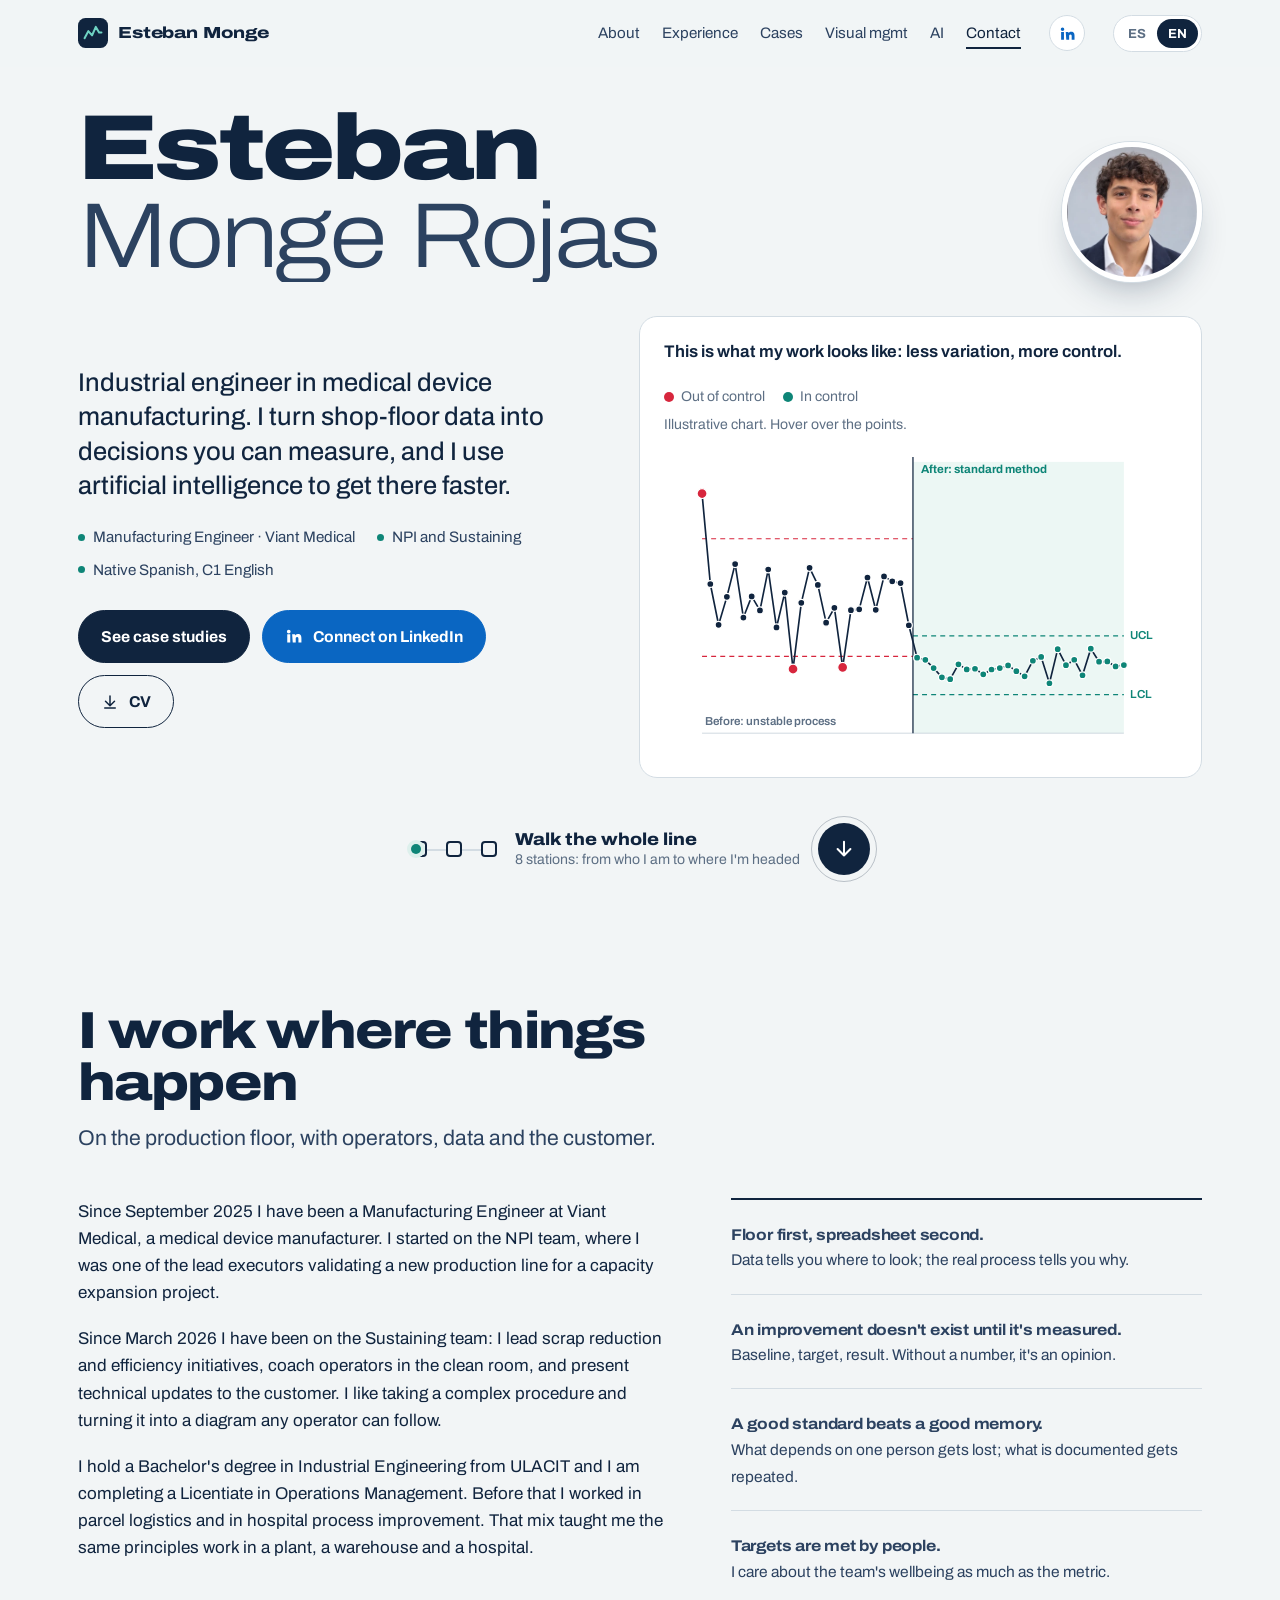
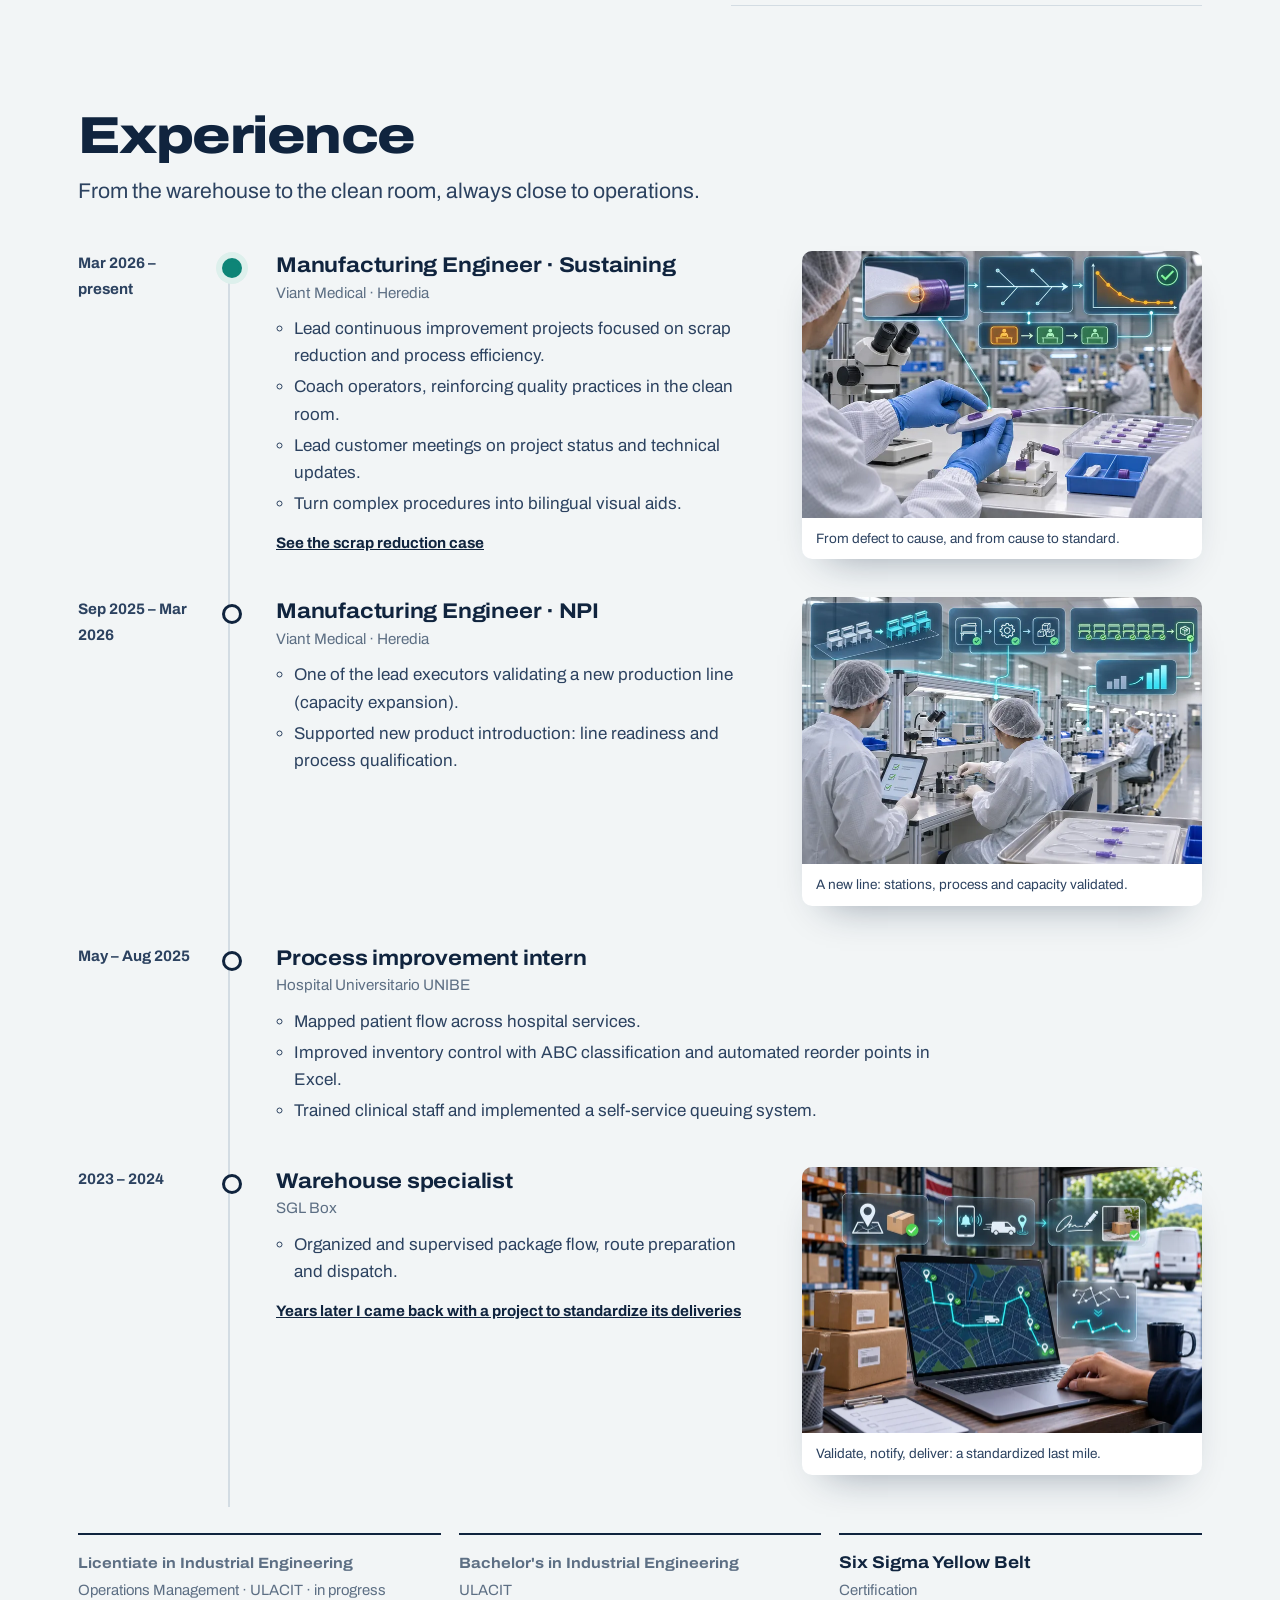
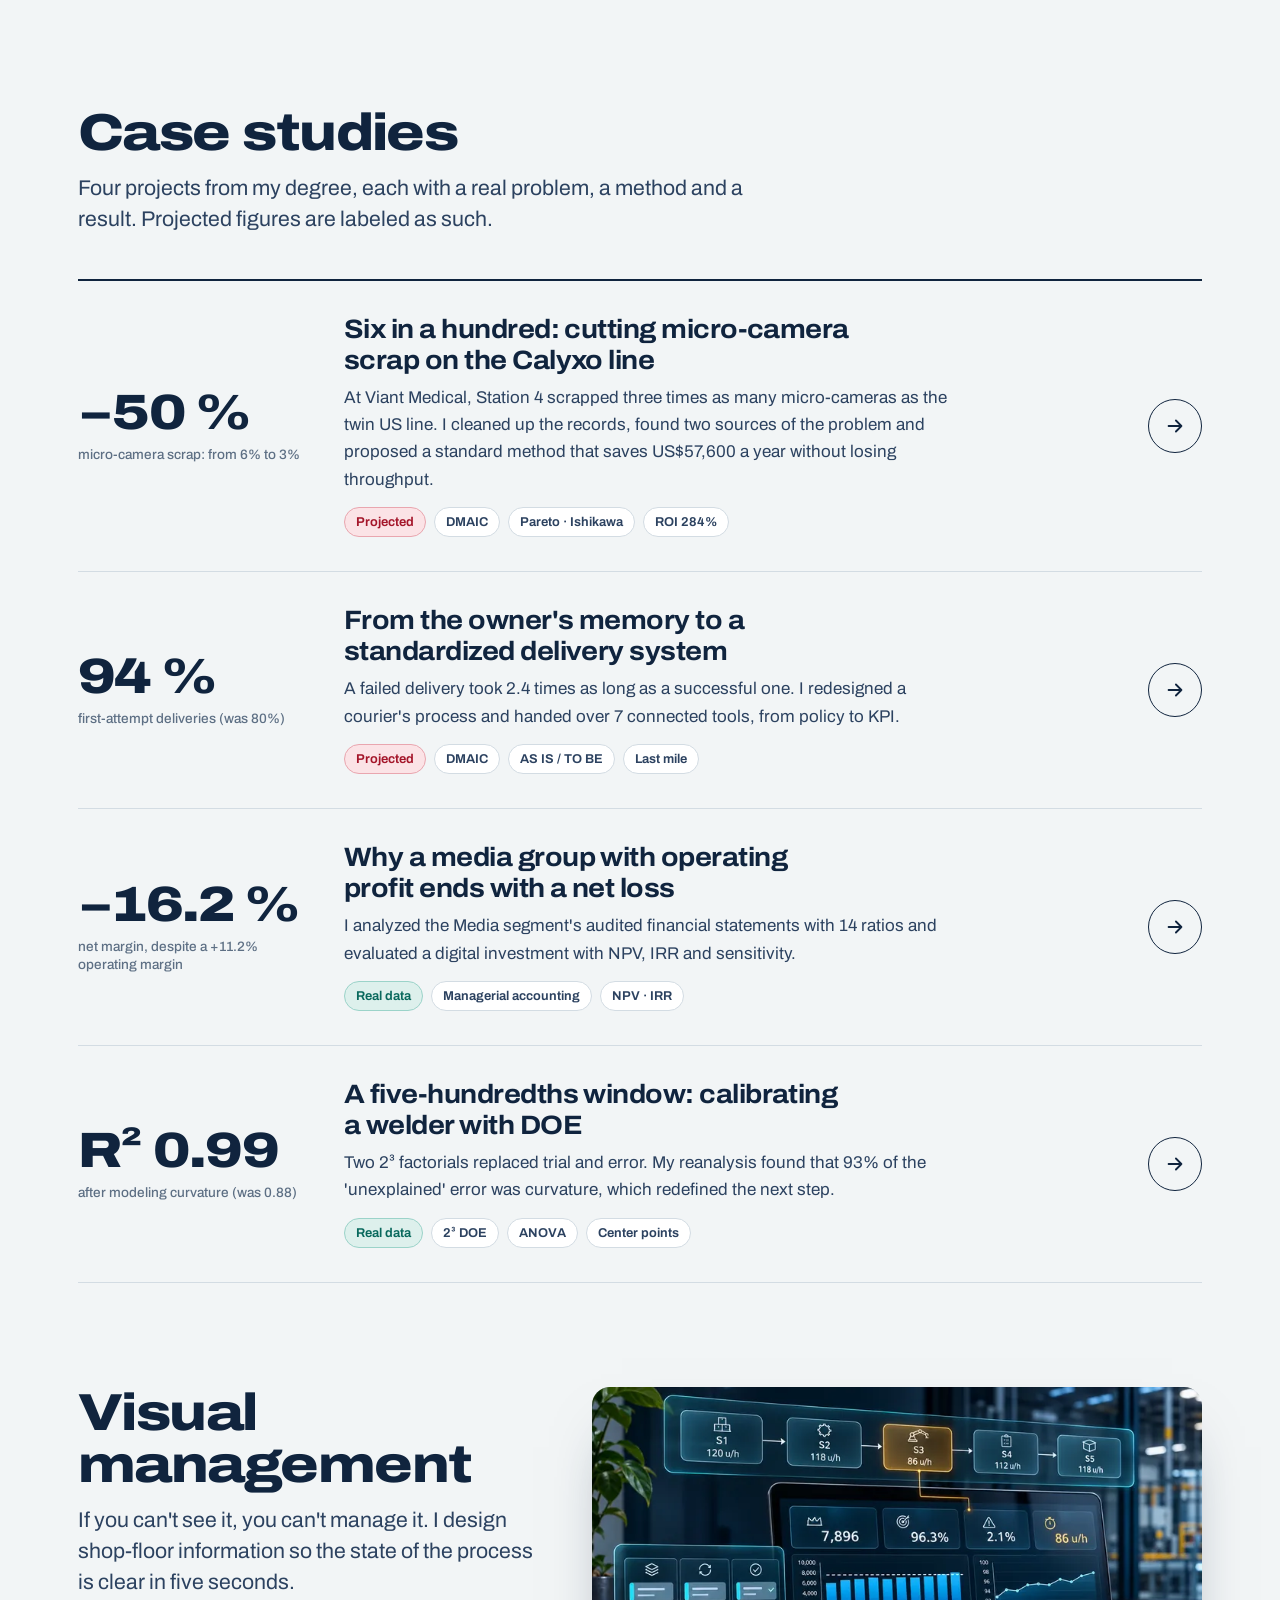
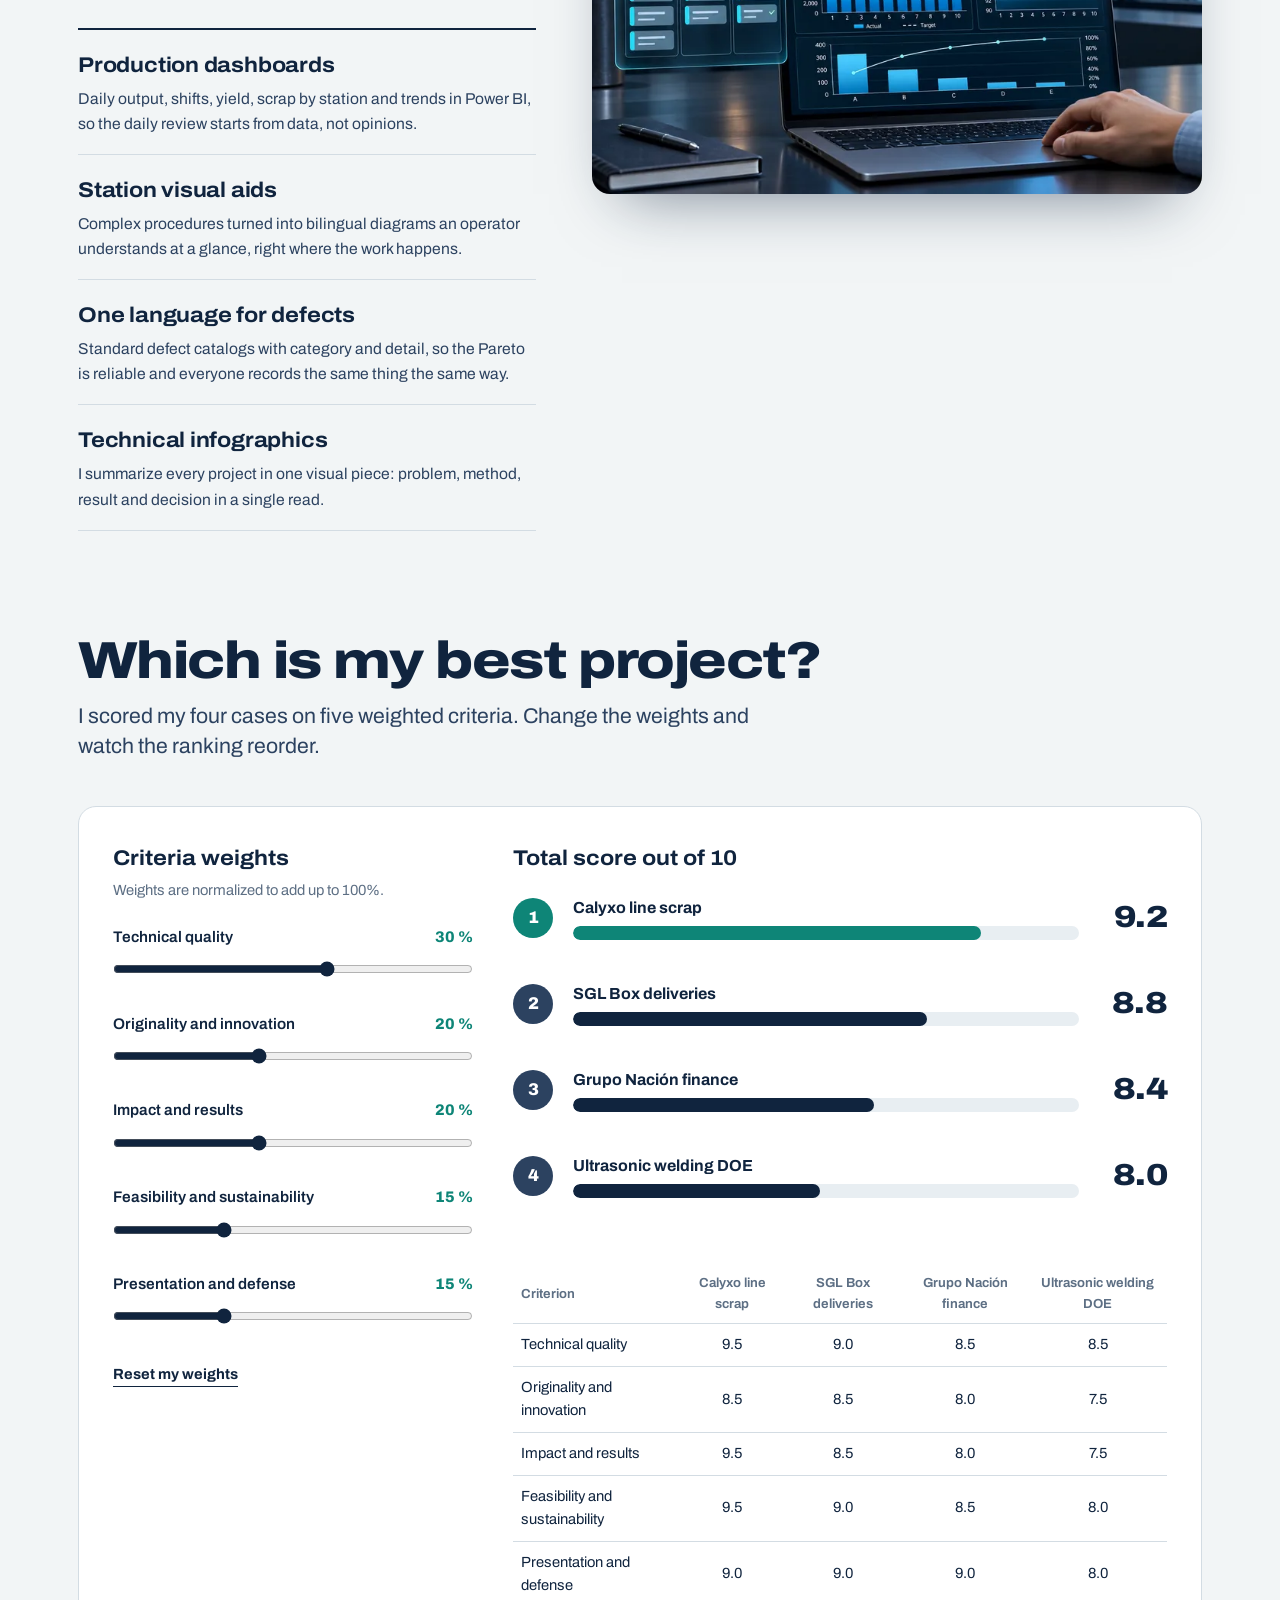
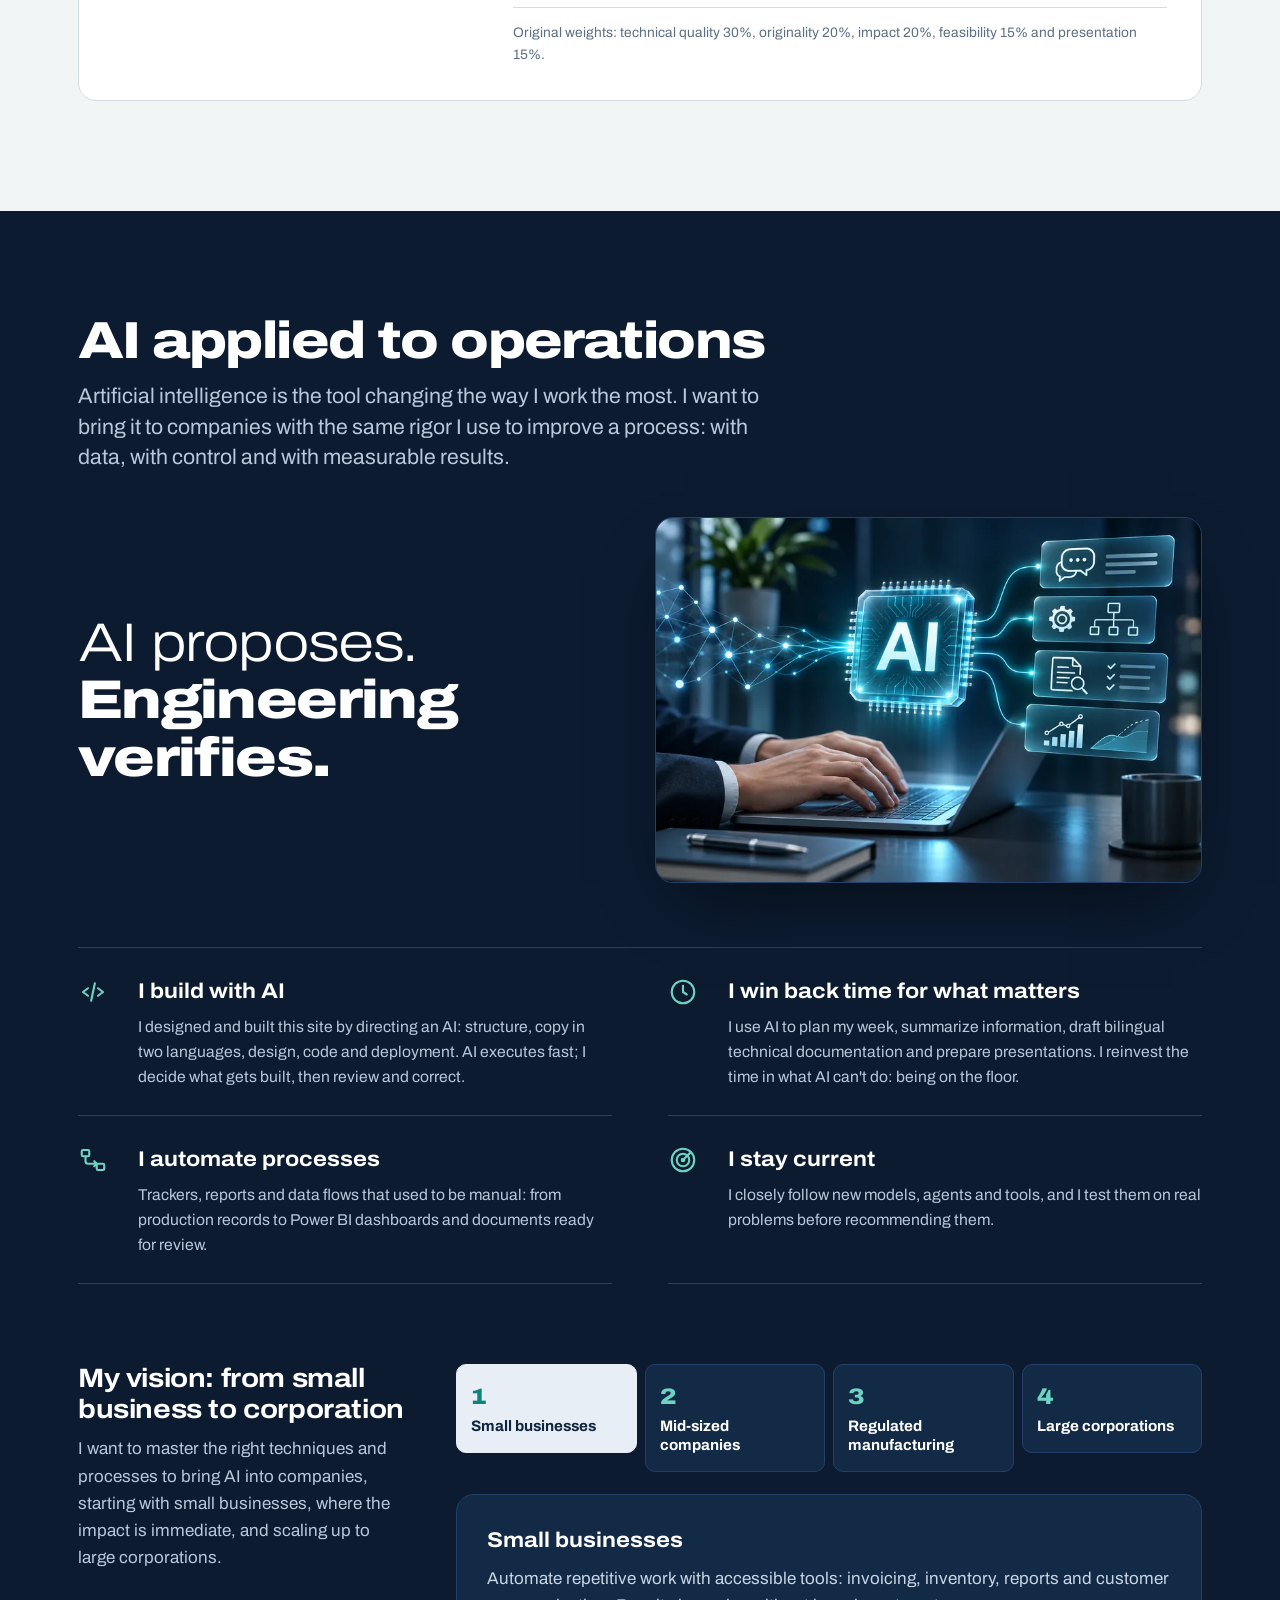
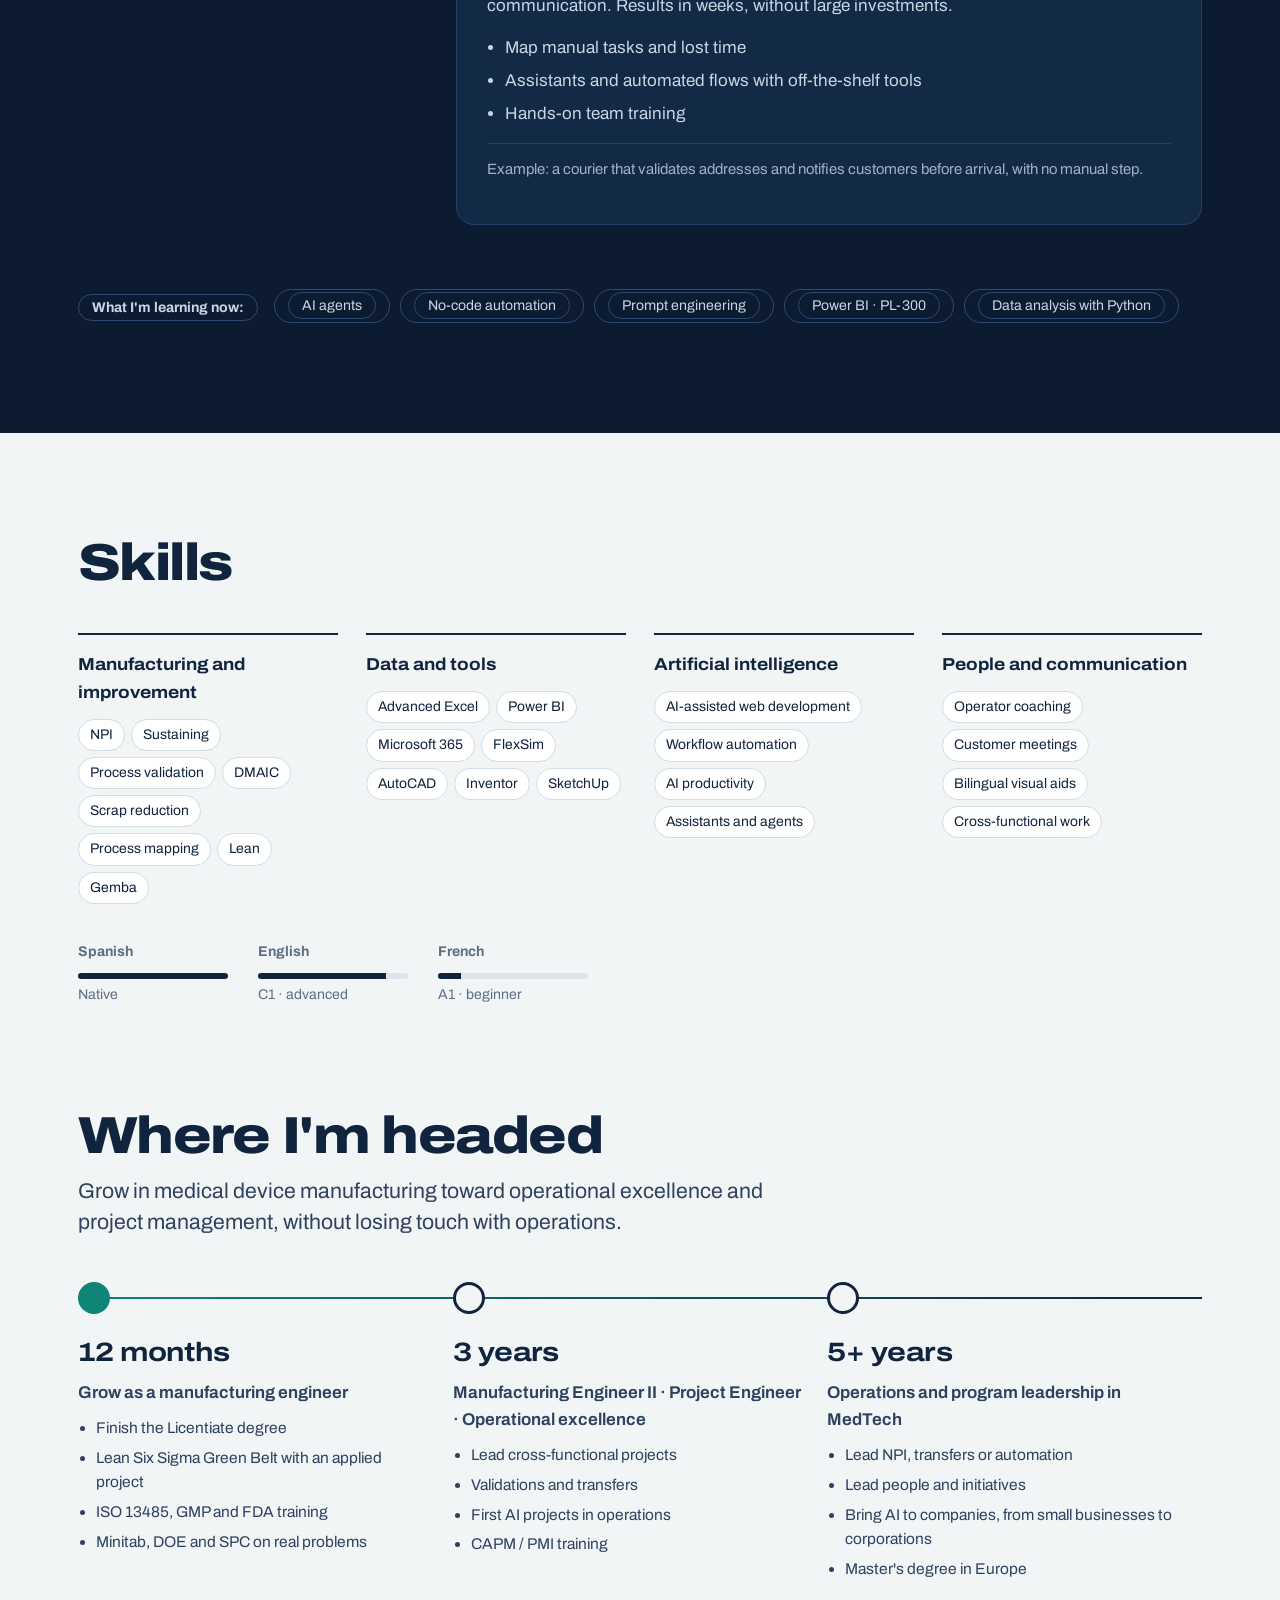
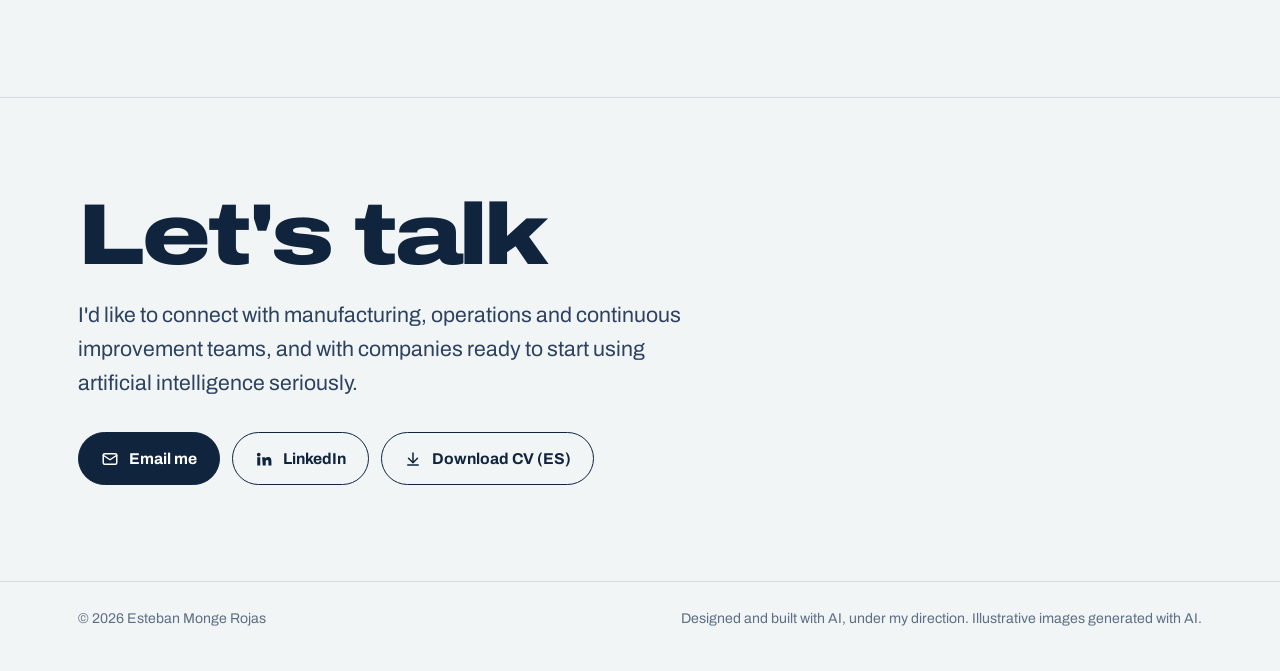
==== commit 06764c03: "Add files via upload" ====
--- a/index.html
+++ b/index.html
@@ -81,7 +81,7 @@
 </div></section><section class="block" id="trayectoria"><div class="wrap">
 <div class="sec-title"><h2 lang="es">Trayectoria</h2><h2 lang="en">Experience</h2>
 <p lang="es">De la bodega al cuarto limpio, siempre cerca de la operación.</p><p lang="en">From the warehouse to the clean room, always close to operations.</p></div>
-<ol class="timeline"><li class="tl now has-shot"><time><span lang="es">Mar. 2026 – hoy</span><span lang="en">Mar 2026 – present</span></time><div class="body"><div class="tl-text"><h3><span lang="es">Manufacturing Engineer · Sustaining</span><span lang="en">Manufacturing Engineer · Sustaining</span></h3><p class="org">Viant Medical · Heredia</p><ul><li><span lang="es">Lidero proyectos de mejora continua enfocados en reducir scrap y aumentar la eficiencia.</span><span lang="en">Lead continuous improvement projects focused on scrap reduction and process efficiency.</span></li><li><span lang="es">Acompaño y entreno al personal operativo, reforzando buenas prácticas de calidad en cuarto limpio.</span><span lang="en">Coach operators, reinforcing quality practices in the clean room.</span></li><li><span lang="es">Lidero reuniones con el cliente para comunicar el estado de los proyectos y avances técnicos.</span><span lang="en">Lead customer meetings on project status and technical updates.</span></li><li><span lang="es">Resumo y diagramo procedimientos complejos en ayudas visuales bilingües.</span><span lang="en">Turn complex procedures into bilingual visual aids.</span></li></ul><a class="link" href="casos/medtech-scrap.html"><span lang="es">Ver el caso de reducción de scrap</span><span lang="en">See the scrap reduction case</span></a></div><figure class="shot"><img src="assets/img/reduccion-scrap.webp" srcset="assets/img/reduccion-scrap-800.webp 800w, assets/img/reduccion-scrap.webp 1536w" sizes="(max-width: 860px) 100vw, 640px" width="1536" height="1024" loading="lazy" decoding="async" alt="Inspección de un dispositivo médico y análisis de causa raíz para reducir scrap" data-alt-es="Inspección de un dispositivo médico y análisis de causa raíz para reducir scrap" data-alt-en="Medical device inspection and root cause analysis to reduce scrap"><figcaption><span lang="es">Del defecto a la causa y de la causa al estándar.</span><span lang="en">From defect to cause, and from cause to standard.</span></figcaption></figure></div></li><li class="tl has-shot"><time><span lang="es">Sep. 2025 – mar. 2026</span><span lang="en">Sep 2025 – Mar 2026</span></time><div class="body"><div class="tl-text"><h3><span lang="es">Manufacturing Engineer · NPI</span><span lang="en">Manufacturing Engineer · NPI</span></h3><p class="org">Viant Medical · Heredia</p><ul><li><span lang="es">Uno de los ejecutores principales de la validación de una nueva línea de producción (ampliación de capacidad).</span><span lang="en">One of the lead executors validating a new production line (capacity expansion).</span></li><li><span lang="es">Soporte a la introducción de nuevos productos: preparación de línea y calificación de procesos.</span><span lang="en">Supported new product introduction: line readiness and process qualification.</span></li></ul></div><figure class="shot"><img src="assets/img/npi-nueva-linea.webp" srcset="assets/img/npi-nueva-linea-800.webp 800w, assets/img/npi-nueva-linea.webp 1536w" sizes="(max-width: 860px) 100vw, 640px" width="1536" height="1024" loading="lazy" decoding="async" alt="Nueva línea de ensamble de dispositivos médicos en cuarto limpio, con estaciones validadas" data-alt-es="Nueva línea de ensamble de dispositivos médicos en cuarto limpio, con estaciones validadas" data-alt-en="New medical device assembly line in a clean room, with validated stations"><figcaption><span lang="es">Una línea nueva: estaciones, proceso y capacidad validados.</span><span lang="en">A new line: stations, process and capacity validated.</span></figcaption></figure></div></li><li class="tl"><time><span lang="es">May. – ago. 2025</span><span lang="en">May – Aug 2025</span></time><div class="body"><div class="tl-text"><h3><span lang="es">Pasante de mejora de procesos</span><span lang="en">Process improvement intern</span></h3><p class="org">Hospital Universitario UNIBE</p><ul><li><span lang="es">Mapeé el flujo de pacientes entre servicios del hospital.</span><span lang="en">Mapped patient flow across hospital services.</span></li><li><span lang="es">Mejoré el control de inventarios con clasificación ABC y puntos de reorden automatizados en Excel.</span><span lang="en">Improved inventory control with ABC classification and automated reorder points in Excel.</span></li><li><span lang="es">Capacité al personal clínico e implementé un sistema de filas de autogestión.</span><span lang="en">Trained clinical staff and implemented a self-service queuing system.</span></li></ul></div></div></li><li class="tl has-shot"><time><span lang="es">2023 – 2024</span><span lang="en">2023 – 2024</span></time><div class="body"><div class="tl-text"><h3><span lang="es">Especialista de bodega</span><span lang="en">Warehouse specialist</span></h3><p class="org">SGL Box</p><ul><li><span lang="es">Organicé y supervisé el flujo de paquetes en bodega, la preparación de rutas y el despacho.</span><span lang="en">Organized and supervised package flow, route preparation and dispatch.</span></li></ul><a class="link" href="casos/sgl-box.html"><span lang="es">Años después volví con un proyecto para estandarizar sus entregas</span><span lang="en">Years later I came back with a project to standardize its deliveries</span></a></div><figure class="shot"><img src="assets/img/sgl-box-ultima-milla.webp" srcset="assets/img/sgl-box-ultima-milla-800.webp 800w, assets/img/sgl-box-ultima-milla.webp 1536w" sizes="(max-width: 860px) 100vw, 640px" width="1536" height="1024" loading="lazy" decoding="async" alt="Bodega de paquetería con una ruta de entrega optimizada en una laptop" data-alt-es="Bodega de paquetería con una ruta de entrega optimizada en una laptop" data-alt-en="Parcel warehouse with an optimized delivery route on a laptop"><figcaption><span lang="es">Validar, avisar y entregar: la última milla estandarizada.</span><span lang="en">Validate, notify, deliver: a standardized last mile.</span></figcaption></figure></div></li></ol>
+<ol class="timeline"><li class="tl now has-shot"><time><span lang="es">Mar. 2026 – hoy</span><span lang="en">Mar 2026 – present</span></time><div class="body"><div class="tl-text"><h3><span lang="es">Manufacturing Engineer · Sustaining</span><span lang="en">Manufacturing Engineer · Sustaining</span></h3><p class="org">Viant Medical · Heredia</p><ul><li><span lang="es">Lidero proyectos de mejora continua enfocados en reducir scrap y aumentar la eficiencia.</span><span lang="en">Lead continuous improvement projects focused on scrap reduction and process efficiency.</span></li><li><span lang="es">Acompaño y entreno al personal operativo, reforzando buenas prácticas de calidad en cuarto limpio.</span><span lang="en">Coach operators, reinforcing quality practices in the clean room.</span></li><li><span lang="es">Lidero reuniones con el cliente para comunicar el estado de los proyectos y avances técnicos.</span><span lang="en">Lead customer meetings on project status and technical updates.</span></li><li><span lang="es">Resumo y diagramo procedimientos complejos en ayudas visuales bilingües.</span><span lang="en">Turn complex procedures into bilingual visual aids.</span></li></ul><a class="link" href="casos/viant-calyxo.html"><span lang="es">Ver el caso de reducción de scrap</span><span lang="en">See the scrap reduction case</span></a></div><figure class="shot"><img src="assets/img/reduccion-scrap.webp" srcset="assets/img/reduccion-scrap-800.webp 800w, assets/img/reduccion-scrap.webp 1536w" sizes="(max-width: 860px) 100vw, 640px" width="1536" height="1024" loading="lazy" decoding="async" alt="Inspección de un dispositivo médico y análisis de causa raíz para reducir scrap" data-alt-es="Inspección de un dispositivo médico y análisis de causa raíz para reducir scrap" data-alt-en="Medical device inspection and root cause analysis to reduce scrap"><figcaption><span lang="es">Del defecto a la causa y de la causa al estándar.</span><span lang="en">From defect to cause, and from cause to standard.</span></figcaption></figure></div></li><li class="tl has-shot"><time><span lang="es">Sep. 2025 – mar. 2026</span><span lang="en">Sep 2025 – Mar 2026</span></time><div class="body"><div class="tl-text"><h3><span lang="es">Manufacturing Engineer · NPI</span><span lang="en">Manufacturing Engineer · NPI</span></h3><p class="org">Viant Medical · Heredia</p><ul><li><span lang="es">Uno de los ejecutores principales de la validación de una nueva línea de producción (ampliación de capacidad).</span><span lang="en">One of the lead executors validating a new production line (capacity expansion).</span></li><li><span lang="es">Soporte a la introducción de nuevos productos: preparación de línea y calificación de procesos.</span><span lang="en">Supported new product introduction: line readiness and process qualification.</span></li></ul></div><figure class="shot"><img src="assets/img/npi-nueva-linea.webp" srcset="assets/img/npi-nueva-linea-800.webp 800w, assets/img/npi-nueva-linea.webp 1536w" sizes="(max-width: 860px) 100vw, 640px" width="1536" height="1024" loading="lazy" decoding="async" alt="Nueva línea de ensamble de dispositivos médicos en cuarto limpio, con estaciones validadas" data-alt-es="Nueva línea de ensamble de dispositivos médicos en cuarto limpio, con estaciones validadas" data-alt-en="New medical device assembly line in a clean room, with validated stations"><figcaption><span lang="es">Una línea nueva: estaciones, proceso y capacidad validados.</span><span lang="en">A new line: stations, process and capacity validated.</span></figcaption></figure></div></li><li class="tl"><time><span lang="es">May. – ago. 2025</span><span lang="en">May – Aug 2025</span></time><div class="body"><div class="tl-text"><h3><span lang="es">Pasante de mejora de procesos</span><span lang="en">Process improvement intern</span></h3><p class="org">Hospital Universitario UNIBE</p><ul><li><span lang="es">Mapeé el flujo de pacientes entre servicios del hospital.</span><span lang="en">Mapped patient flow across hospital services.</span></li><li><span lang="es">Mejoré el control de inventarios con clasificación ABC y puntos de reorden automatizados en Excel.</span><span lang="en">Improved inventory control with ABC classification and automated reorder points in Excel.</span></li><li><span lang="es">Capacité al personal clínico e implementé un sistema de filas de autogestión.</span><span lang="en">Trained clinical staff and implemented a self-service queuing system.</span></li></ul></div></div></li><li class="tl has-shot"><time><span lang="es">2023 – 2024</span><span lang="en">2023 – 2024</span></time><div class="body"><div class="tl-text"><h3><span lang="es">Especialista de bodega</span><span lang="en">Warehouse specialist</span></h3><p class="org">SGL Box</p><ul><li><span lang="es">Organicé y supervisé el flujo de paquetes en bodega, la preparación de rutas y el despacho.</span><span lang="en">Organized and supervised package flow, route preparation and dispatch.</span></li></ul><a class="link" href="casos/sgl-box.html"><span lang="es">Años después volví con un proyecto para estandarizar sus entregas</span><span lang="en">Years later I came back with a project to standardize its deliveries</span></a></div><figure class="shot"><img src="assets/img/sgl-box-ultima-milla.webp" srcset="assets/img/sgl-box-ultima-milla-800.webp 800w, assets/img/sgl-box-ultima-milla.webp 1536w" sizes="(max-width: 860px) 100vw, 640px" width="1536" height="1024" loading="lazy" decoding="async" alt="Bodega de paquetería con una ruta de entrega optimizada en una laptop" data-alt-es="Bodega de paquetería con una ruta de entrega optimizada en una laptop" data-alt-en="Parcel warehouse with an optimized delivery route on a laptop"><figcaption><span lang="es">Validar, avisar y entregar: la última milla estandarizada.</span><span lang="en">Validate, notify, deliver: a standardized last mile.</span></figcaption></figure></div></li></ol>
 <div class="edu">
  <div><b><span lang="es">Licenciatura en Ingeniería Industrial</span><span lang="en">Licentiate in Industrial Engineering</span></b><span><span lang="es">Énfasis en Gestión de Operaciones · ULACIT · en curso</span><span lang="en">Operations Management · ULACIT · in progress</span></span></div>
  <div><b><span lang="es">Bachillerato en Ingeniería Industrial</span><span lang="en">Bachelor's in Industrial Engineering</span></b><span>ULACIT</span></div>
@@ -90,9 +90,9 @@
 </div></section><section class="block" id="casos"><div class="wrap">
 <div class="sec-title"><h2 lang="es">Casos</h2><h2 lang="en">Case studies</h2>
 <p lang="es">Cuatro proyectos de la licenciatura, cada uno con un problema real, un método y un resultado. Las cifras proyectadas están marcadas como tales.</p><p lang="en">Four projects from my degree, each with a real problem, a method and a result. Projected figures are labeled as such.</p></div>
-<div class="cases"><a class="case" href="casos/medtech-scrap.html">
-<div class="metric"><span lang="es">−50 %</span><span lang="en">−50 %</span><small><span lang="es">meta de scrap del componente más caro</span><span lang="en">scrap target for the costliest part</span></small></div>
-<div><h3><span lang="es">Reducir a la mitad el scrap de una línea de dispositivos médicos</span><span lang="en">Cutting scrap in half on a medical device line</span></h3><p><span lang="es">Más del 90 % del desperdicio salía de 2 de 14 estaciones. Con datos de producción, un Ishikawa y un Pareto llegué a la causa y propuse un método estándar de ensamble que protege el ritmo de la línea.</span><span lang="en">Over 90% of the waste came from 2 of 14 stations. Using production data, an Ishikawa and a Pareto I found the cause and proposed a standard assembly method that protects line rate.</span></p><div class="meta"><span class="chip proj"><span lang="es">Proyectado</span><span lang="en">Projected</span></span><span class="chip"><span lang="es">DMAIC</span><span lang="en">DMAIC</span></span><span class="chip"><span lang="es">Pareto · Ishikawa</span><span lang="en">Pareto · Ishikawa</span></span><span class="chip"><span lang="es">ROI 284 %</span><span lang="en">ROI 284%</span></span></div></div>
+<div class="cases"><a class="case" href="casos/viant-calyxo.html">
+<div class="metric"><span lang="es">−50 %</span><span lang="en">−50 %</span><small><span lang="es">scrap de microcámaras: de 6 % a 3 %</span><span lang="en">micro-camera scrap: from 6% to 3%</span></small></div>
+<div><h3><span lang="es">Seis de cada cien: reducir el scrap de microcámaras en la línea Calyxo</span><span lang="en">Six in a hundred: cutting micro-camera scrap on the Calyxo line</span></h3><p><span lang="es">En Viant Medical, la Estación 4 desechaba el triple de microcámaras que la línea gemela de EE. UU. Depuré los registros, encontré dos orígenes del problema y propuse un método estándar que ahorra US$57 600 al año sin perder ritmo.</span><span lang="en">At Viant Medical, Station 4 scrapped three times as many micro-cameras as the twin US line. I cleaned up the records, found two sources of the problem and proposed a standard method that saves US$57,600 a year without losing throughput.</span></p><div class="meta"><span class="chip proj"><span lang="es">Proyectado</span><span lang="en">Projected</span></span><span class="chip"><span lang="es">DMAIC</span><span lang="en">DMAIC</span></span><span class="chip"><span lang="es">Pareto · Ishikawa</span><span lang="en">Pareto · Ishikawa</span></span><span class="chip"><span lang="es">ROI 284 %</span><span lang="en">ROI 284%</span></span></div></div>
 <span class="go"><svg viewBox="0 0 24 24" fill="none" stroke="currentColor" stroke-width="2" stroke-linecap="round" stroke-linejoin="round" aria-hidden="true"><path d="M5 12h14M13 6l6 6-6 6"/></svg></span></a><a class="case" href="casos/sgl-box.html">
 <div class="metric"><span lang="es">94 %</span><span lang="en">94 %</span><small><span lang="es">entregas al primer intento (antes 80 %)</span><span lang="en">first-attempt deliveries (was 80%)</span></small></div>
 <div><h3><span lang="es">De la memoria del dueño a un sistema de entrega estandarizado</span><span lang="en">From the owner's memory to a standardized delivery system</span></h3><p><span lang="es">Una entrega fallida costaba 2,4 veces el tiempo de una exitosa. Rediseñé el proceso de una empresa de paquetería y le entregué 7 herramientas conectadas, de la política al indicador.</span><span lang="en">A failed delivery took 2.4 times as long as a successful one. I redesigned a courier's process and handed over 7 connected tools, from policy to KPI.</span></p><div class="meta"><span class="chip proj"><span lang="es">Proyectado</span><span lang="en">Projected</span></span><span class="chip"><span lang="es">DMAIC</span><span lang="en">DMAIC</span></span><span class="chip"><span lang="es">AS IS / TO BE</span><span lang="en">AS IS / TO BE</span></span><span class="chip"><span lang="es">Última milla</span><span lang="en">Last mile</span></span></div></div>
@@ -116,7 +116,7 @@
 <div class="sec-title"><h2 lang="es">¿Cuál es mi mejor proyecto?</h2><h2 lang="en">Which is my best project?</h2>
 <p lang="es">Evalué mis cuatro casos con cinco criterios ponderados. Cambia los pesos y mira cómo se reordena el ranking.</p><p lang="en">I scored my four cases on five weighted criteria. Change the weights and watch the ranking reorder.</p></div>
 <div class="rank" id="ranking-box">
- <div class="weights" data-scores="{&quot;criteria&quot;: [{&quot;es&quot;: &quot;Calidad t\u00e9cnica&quot;, &quot;en&quot;: &quot;Technical quality&quot;, &quot;w&quot;: 30}, {&quot;es&quot;: &quot;Originalidad e innovaci\u00f3n&quot;, &quot;en&quot;: &quot;Originality and innovation&quot;, &quot;w&quot;: 20}, {&quot;es&quot;: &quot;Impacto y resultados&quot;, &quot;en&quot;: &quot;Impact and results&quot;, &quot;w&quot;: 20}, {&quot;es&quot;: &quot;Viabilidad y sostenibilidad&quot;, &quot;en&quot;: &quot;Feasibility and sustainability&quot;, &quot;w&quot;: 15}, {&quot;es&quot;: &quot;Presentaci\u00f3n y defensa&quot;, &quot;en&quot;: &quot;Presentation and defense&quot;, &quot;w&quot;: 15}], &quot;projects&quot;: [{&quot;es&quot;: &quot;Scrap en l\u00ednea m\u00e9dica&quot;, &quot;en&quot;: &quot;Medical line scrap&quot;, &quot;s&quot;: [9.5, 8.5, 9.5, 9.5, 9.0]}, {&quot;es&quot;: &quot;Entregas SGL Box&quot;, &quot;en&quot;: &quot;SGL Box deliveries&quot;, &quot;s&quot;: [9.0, 8.5, 8.5, 9.0, 9.0]}, {&quot;es&quot;: &quot;Finanzas Grupo Naci\u00f3n&quot;, &quot;en&quot;: &quot;Grupo Naci\u00f3n finance&quot;, &quot;s&quot;: [8.5, 8.0, 8.0, 8.5, 9.0]}, {&quot;es&quot;: &quot;DOE soldadura ultras\u00f3nica&quot;, &quot;en&quot;: &quot;Ultrasonic welding DOE&quot;, &quot;s&quot;: [8.5, 7.5, 7.5, 8.0, 8.0]}]}">
+ <div class="weights" data-scores="{&quot;criteria&quot;: [{&quot;es&quot;: &quot;Calidad t\u00e9cnica&quot;, &quot;en&quot;: &quot;Technical quality&quot;, &quot;w&quot;: 30}, {&quot;es&quot;: &quot;Originalidad e innovaci\u00f3n&quot;, &quot;en&quot;: &quot;Originality and innovation&quot;, &quot;w&quot;: 20}, {&quot;es&quot;: &quot;Impacto y resultados&quot;, &quot;en&quot;: &quot;Impact and results&quot;, &quot;w&quot;: 20}, {&quot;es&quot;: &quot;Viabilidad y sostenibilidad&quot;, &quot;en&quot;: &quot;Feasibility and sustainability&quot;, &quot;w&quot;: 15}, {&quot;es&quot;: &quot;Presentaci\u00f3n y defensa&quot;, &quot;en&quot;: &quot;Presentation and defense&quot;, &quot;w&quot;: 15}], &quot;projects&quot;: [{&quot;es&quot;: &quot;Scrap l\u00ednea Calyxo&quot;, &quot;en&quot;: &quot;Calyxo line scrap&quot;, &quot;s&quot;: [9.5, 8.5, 9.5, 9.5, 9.0]}, {&quot;es&quot;: &quot;Entregas SGL Box&quot;, &quot;en&quot;: &quot;SGL Box deliveries&quot;, &quot;s&quot;: [9.0, 8.5, 8.5, 9.0, 9.0]}, {&quot;es&quot;: &quot;Finanzas Grupo Naci\u00f3n&quot;, &quot;en&quot;: &quot;Grupo Naci\u00f3n finance&quot;, &quot;s&quot;: [8.5, 8.0, 8.0, 8.5, 9.0]}, {&quot;es&quot;: &quot;DOE soldadura ultras\u00f3nica&quot;, &quot;en&quot;: &quot;Ultrasonic welding DOE&quot;, &quot;s&quot;: [8.5, 7.5, 7.5, 8.0, 8.0]}]}">
   <h3 lang="es">Pesos de los criterios</h3><h3 lang="en">Criteria weights</h3>
   <p lang="es" class="hint">Los pesos se normalizan para sumar 100 %.</p><p lang="en" class="hint">Weights are normalized to add up to 100%.</p>
   <div class="w"><label for="w0"><span lang="es">Calidad técnica</span><span lang="en">Technical quality</span> <output for="w0">30 %</output></label><input id="w0" type="range" min="0" max="50" step="5" value="30"></div><div class="w"><label for="w1"><span lang="es">Originalidad e innovación</span><span lang="en">Originality and innovation</span> <output for="w1">20 %</output></label><input id="w1" type="range" min="0" max="50" step="5" value="20"></div><div class="w"><label for="w2"><span lang="es">Impacto y resultados</span><span lang="en">Impact and results</span> <output for="w2">20 %</output></label><input id="w2" type="range" min="0" max="50" step="5" value="20"></div><div class="w"><label for="w3"><span lang="es">Viabilidad y sostenibilidad</span><span lang="en">Feasibility and sustainability</span> <output for="w3">15 %</output></label><input id="w3" type="range" min="0" max="50" step="5" value="15"></div><div class="w"><label for="w4"><span lang="es">Presentación y defensa</span><span lang="en">Presentation and defense</span> <output for="w4">15 %</output></label><input id="w4" type="range" min="0" max="50" step="5" value="15"></div>
@@ -125,8 +125,8 @@
  </div>
  <div class="bars-wrap">
   <h3 lang="es">Puntaje total sobre 10</h3><h3 lang="en">Total score out of 10</h3>
-  <ol class="bars"><li class="bar" data-k="0"><div class="row"><span class="pos">1</span><div><span class="name"><span lang="es">Scrap en línea médica</span><span lang="en">Medical line scrap</span></span><div class="track"><div class="fill"></div></div></div><span class="score"></span></div></li><li class="bar" data-k="1"><div class="row"><span class="pos">2</span><div><span class="name"><span lang="es">Entregas SGL Box</span><span lang="en">SGL Box deliveries</span></span><div class="track"><div class="fill"></div></div></div><span class="score"></span></div></li><li class="bar" data-k="2"><div class="row"><span class="pos">3</span><div><span class="name"><span lang="es">Finanzas Grupo Nación</span><span lang="en">Grupo Nación finance</span></span><div class="track"><div class="fill"></div></div></div><span class="score"></span></div></li><li class="bar" data-k="3"><div class="row"><span class="pos">4</span><div><span class="name"><span lang="es">DOE soldadura ultrasónica</span><span lang="en">Ultrasonic welding DOE</span></span><div class="track"><div class="fill"></div></div></div><span class="score"></span></div></li></ol>
-  <div class="tbl"><table class="matrix"><thead><tr><th><span lang="es">Criterio</span><span lang="en">Criterion</span></th><th><span lang="es">Scrap en línea médica</span><span lang="en">Medical line scrap</span></th><th><span lang="es">Entregas SGL Box</span><span lang="en">SGL Box deliveries</span></th><th><span lang="es">Finanzas Grupo Nación</span><span lang="en">Grupo Nación finance</span></th><th><span lang="es">DOE soldadura ultrasónica</span><span lang="en">Ultrasonic welding DOE</span></th></tr></thead><tbody><tr><td><span lang="es">Calidad técnica</span><span lang="en">Technical quality</span></td><td><span lang="es">9,5</span><span lang="en">9.5</span></td><td><span lang="es">9,0</span><span lang="en">9.0</span></td><td><span lang="es">8,5</span><span lang="en">8.5</span></td><td><span lang="es">8,5</span><span lang="en">8.5</span></td></tr><tr><td><span lang="es">Originalidad e innovación</span><span lang="en">Originality and innovation</span></td><td><span lang="es">8,5</span><span lang="en">8.5</span></td><td><span lang="es">8,5</span><span lang="en">8.5</span></td><td><span lang="es">8,0</span><span lang="en">8.0</span></td><td><span lang="es">7,5</span><span lang="en">7.5</span></td></tr><tr><td><span lang="es">Impacto y resultados</span><span lang="en">Impact and results</span></td><td><span lang="es">9,5</span><span lang="en">9.5</span></td><td><span lang="es">8,5</span><span lang="en">8.5</span></td><td><span lang="es">8,0</span><span lang="en">8.0</span></td><td><span lang="es">7,5</span><span lang="en">7.5</span></td></tr><tr><td><span lang="es">Viabilidad y sostenibilidad</span><span lang="en">Feasibility and sustainability</span></td><td><span lang="es">9,5</span><span lang="en">9.5</span></td><td><span lang="es">9,0</span><span lang="en">9.0</span></td><td><span lang="es">8,5</span><span lang="en">8.5</span></td><td><span lang="es">8,0</span><span lang="en">8.0</span></td></tr><tr><td><span lang="es">Presentación y defensa</span><span lang="en">Presentation and defense</span></td><td><span lang="es">9,0</span><span lang="en">9.0</span></td><td><span lang="es">9,0</span><span lang="en">9.0</span></td><td><span lang="es">9,0</span><span lang="en">9.0</span></td><td><span lang="es">8,0</span><span lang="en">8.0</span></td></tr></tbody></table></div>
+  <ol class="bars"><li class="bar" data-k="0"><div class="row"><span class="pos">1</span><div><span class="name"><span lang="es">Scrap línea Calyxo</span><span lang="en">Calyxo line scrap</span></span><div class="track"><div class="fill"></div></div></div><span class="score"></span></div></li><li class="bar" data-k="1"><div class="row"><span class="pos">2</span><div><span class="name"><span lang="es">Entregas SGL Box</span><span lang="en">SGL Box deliveries</span></span><div class="track"><div class="fill"></div></div></div><span class="score"></span></div></li><li class="bar" data-k="2"><div class="row"><span class="pos">3</span><div><span class="name"><span lang="es">Finanzas Grupo Nación</span><span lang="en">Grupo Nación finance</span></span><div class="track"><div class="fill"></div></div></div><span class="score"></span></div></li><li class="bar" data-k="3"><div class="row"><span class="pos">4</span><div><span class="name"><span lang="es">DOE soldadura ultrasónica</span><span lang="en">Ultrasonic welding DOE</span></span><div class="track"><div class="fill"></div></div></div><span class="score"></span></div></li></ol>
+  <div class="tbl"><table class="matrix"><thead><tr><th><span lang="es">Criterio</span><span lang="en">Criterion</span></th><th><span lang="es">Scrap línea Calyxo</span><span lang="en">Calyxo line scrap</span></th><th><span lang="es">Entregas SGL Box</span><span lang="en">SGL Box deliveries</span></th><th><span lang="es">Finanzas Grupo Nación</span><span lang="en">Grupo Nación finance</span></th><th><span lang="es">DOE soldadura ultrasónica</span><span lang="en">Ultrasonic welding DOE</span></th></tr></thead><tbody><tr><td><span lang="es">Calidad técnica</span><span lang="en">Technical quality</span></td><td><span lang="es">9,5</span><span lang="en">9.5</span></td><td><span lang="es">9,0</span><span lang="en">9.0</span></td><td><span lang="es">8,5</span><span lang="en">8.5</span></td><td><span lang="es">8,5</span><span lang="en">8.5</span></td></tr><tr><td><span lang="es">Originalidad e innovación</span><span lang="en">Originality and innovation</span></td><td><span lang="es">8,5</span><span lang="en">8.5</span></td><td><span lang="es">8,5</span><span lang="en">8.5</span></td><td><span lang="es">8,0</span><span lang="en">8.0</span></td><td><span lang="es">7,5</span><span lang="en">7.5</span></td></tr><tr><td><span lang="es">Impacto y resultados</span><span lang="en">Impact and results</span></td><td><span lang="es">9,5</span><span lang="en">9.5</span></td><td><span lang="es">8,5</span><span lang="en">8.5</span></td><td><span lang="es">8,0</span><span lang="en">8.0</span></td><td><span lang="es">7,5</span><span lang="en">7.5</span></td></tr><tr><td><span lang="es">Viabilidad y sostenibilidad</span><span lang="en">Feasibility and sustainability</span></td><td><span lang="es">9,5</span><span lang="en">9.5</span></td><td><span lang="es">9,0</span><span lang="en">9.0</span></td><td><span lang="es">8,5</span><span lang="en">8.5</span></td><td><span lang="es">8,0</span><span lang="en">8.0</span></td></tr><tr><td><span lang="es">Presentación y defensa</span><span lang="en">Presentation and defense</span></td><td><span lang="es">9,0</span><span lang="en">9.0</span></td><td><span lang="es">9,0</span><span lang="en">9.0</span></td><td><span lang="es">9,0</span><span lang="en">9.0</span></td><td><span lang="es">8,0</span><span lang="en">8.0</span></td></tr></tbody></table></div>
   <p lang="es" class="rank-note">Pesos originales: calidad técnica 30 %, originalidad 20 %, impacto 20 %, viabilidad 15 % y presentación 15 %.</p><p lang="en" class="rank-note">Original weights: technical quality 30%, originality 20%, impact 20%, feasibility 15% and presentation 15%.</p>
  </div>
 </div>
--- a/assets/css/site.css
+++ b/assets/css/site.css
@@ -0,0 +1,428 @@
+/* =========================================================
+   Esteban Monge Rojas · Portafolio
+   Tokens: tinta de planta, blanco de cuarto limpio,
+   rojo = fuera de control, verde azulado = bajo control
+   ========================================================= */
+@font-face{font-family:"Archivo";src:url("../fonts/archivo-wdth.woff2") format("woff2");font-weight:100 900;font-stretch:62% 125%;font-display:swap;unicode-range:U+0000-00FF,U+0131,U+0152-0153,U+02BB-02BC,U+02C6,U+02DA,U+02DC,U+0304,U+0308,U+0329,U+2000-206F,U+20AC,U+2122,U+2191,U+2193,U+2212,U+2215,U+FEFF,U+FFFD}
+@font-face{font-family:"Archivo";src:url("../fonts/archivo-ext-wdth.woff2") format("woff2");font-weight:100 900;font-stretch:62% 125%;font-display:swap;unicode-range:U+0100-02BA,U+02BD-02C5,U+02C7-02CC,U+02CE-02D7,U+02DD-02FF,U+0304,U+0308,U+0329,U+1D00-1DBF,U+1E00-1E9F,U+1EF2-1EFF,U+2020,U+20A0-20AB,U+20AD-20C0,U+2113,U+2C60-2C7F,U+A720-A7FF}
+
+:root{
+  --ink:#10243E;        /* tinta: texto y bloques fuertes */
+  --ink-2:#2C4260;      /* texto secundario */
+  --mute:#5D6F84;       /* notas */
+  --line:#D3DCE3;       /* divisores */
+  --paper:#F2F5F6;      /* fondo: blanco de cuarto limpio */
+  --panel:#FFFFFF;
+  --out:#D7263D;        /* fuera de control */
+  --ok:#0E8577;         /* bajo control */
+  --ok-soft:#DDF0EC;
+  --out-soft:#FBE3E6;
+  --night:#0C1B30;      /* sección IA */
+  --w:1180px;
+  --r-s:4px; --r-m:10px; --r-l:18px;
+  --step--1:.8rem; --step-0:1.0625rem; --step-1:1.33rem; --step-2:1.66rem; --step-3:2.07rem; --step-4:2.6rem; --step-5:3.25rem;
+}
+*{box-sizing:border-box}
+html{scroll-behavior:smooth;-webkit-text-size-adjust:100%}
+@media (prefers-reduced-motion:reduce){html{scroll-behavior:auto}*{animation:none!important;transition:none!important}}
+body{margin:0;background:var(--paper);color:var(--ink);font-family:"Archivo",system-ui,sans-serif;font-size:var(--step-0);line-height:1.6;font-stretch:100%;font-feature-settings:"tnum" 0}
+img{max-width:100%;height:auto;display:block}
+a{color:inherit}
+::selection{background:var(--ink);color:#fff}
+:focus-visible{outline:3px solid var(--ok);outline-offset:3px;border-radius:2px}
+
+/* Idioma: un solo HTML, dos idiomas */
+html[data-lang="es"] [lang="en"]:not(html),
+html[data-lang="en"] [lang="es"]:not(html){display:none!important}
+
+.wrap{max-width:var(--w);margin:0 auto;padding:0 28px}
+.skip{position:absolute;left:-999px;top:8px;background:var(--ink);color:#fff;padding:8px 14px;z-index:99}
+.skip:focus{left:8px}
+
+/* ---------- Navegación ---------- */
+.nav{position:sticky;top:0;z-index:40;background:rgba(242,245,246,.86);backdrop-filter:saturate(1.4) blur(10px);-webkit-backdrop-filter:saturate(1.4) blur(10px);border-bottom:1px solid transparent;transition:border-color .2s}
+.nav.scrolled{border-bottom-color:var(--line)}
+.nav .wrap{display:flex;align-items:center;gap:28px;height:66px}
+.mark{display:flex;align-items:center;gap:10px;text-decoration:none;font-weight:800;font-stretch:125%;letter-spacing:-.01em;font-size:1rem}
+.mark svg{width:30px;height:30px}
+.nav ul{display:flex;gap:22px;list-style:none;margin:0 0 0 auto;padding:0}
+.nav ul a{text-decoration:none;font-size:.95rem;color:var(--ink-2);padding:6px 0;border-bottom:2px solid transparent}
+.nav ul a:hover,.nav ul a[aria-current="true"]{color:var(--ink);border-bottom-color:var(--ink)}
+.lang{display:flex;border:1px solid var(--line);border-radius:999px;padding:3px;background:var(--panel)}
+.lang button{all:unset;cursor:pointer;font-size:.82rem;font-weight:700;padding:4px 11px;border-radius:999px;color:var(--mute)}
+.lang button[aria-pressed="true"]{background:var(--ink);color:#fff}
+.lang button:focus-visible{outline:3px solid var(--ok)}
+.menu-btn{all:unset;cursor:pointer;margin-left:auto;padding:8px;display:none}
+.menu-btn svg{width:26px;height:26px}
+
+/* ---------- Botones ---------- */
+.btn{display:inline-flex;align-items:center;gap:10px;font:inherit;font-weight:700;font-size:.98rem;text-decoration:none;padding:13px 22px;border-radius:999px;border:1.5px solid var(--ink);cursor:pointer;transition:background .15s,color .15s}
+.btn.primary{background:var(--ink);color:#fff}
+.btn.primary:hover{background:var(--ink-2)}
+.btn.ghost{background:transparent;color:var(--ink)}
+.btn.ghost:hover{background:var(--ink);color:#fff}
+.btn svg{width:18px;height:18px}
+
+/* ---------- Hero con gráfico de control ---------- */
+.hero{min-height:calc(100svh - 66px);display:flex;padding:40px 0 26px}
+.hero > .wrap{display:flex;flex-direction:column;width:100%}
+.hero-top{display:flex;justify-content:space-between;align-items:flex-end;gap:30px}
+.hero h1{margin:0;font-size:clamp(2.9rem,7.2vw,5.9rem);line-height:.9;font-weight:850;font-stretch:125%;letter-spacing:-.035em}
+.hero h1 .l2{display:block;color:var(--ink-2);font-weight:300;font-stretch:115%}
+.hero .portrait{width:140px;height:140px;border-radius:50%;object-fit:cover;border:5px solid var(--panel);box-shadow:0 0 0 1px var(--line),0 18px 40px -18px rgba(16,36,62,.45)}
+.hero-grid{display:grid;grid-template-columns:minmax(0,.95fr) minmax(0,1.05fr);gap:52px;align-items:center;margin-top:34px}
+.lede{max-width:34ch;font-size:clamp(1.3rem,2vw,1.6rem);line-height:1.34;font-weight:450;margin:0}
+.facts{display:flex;flex-wrap:wrap;gap:8px 22px;margin:22px 0 28px;padding:0;list-style:none;color:var(--ink-2);font-size:.95rem}
+.facts li{display:flex;align-items:center;gap:8px}
+.facts li::before{content:"";width:7px;height:7px;border-radius:50%;background:var(--ok)}
+.ctas{display:flex;gap:12px;flex-wrap:wrap}
+.btn.li{background:#0A66C2;border-color:#0A66C2;color:#fff}
+.btn.li:hover{background:#004182;border-color:#004182}
+.nav-in{display:grid;place-items:center;width:36px;height:36px;border-radius:50%;color:#0A66C2;border:1px solid var(--line);background:var(--panel)}
+.nav-in svg{width:17px;height:17px}
+.nav-in:hover{background:#0A66C2;color:#fff;border-color:#0A66C2}
+
+/* Entrada: el único momento orquestado */
+@keyframes rise{from{transform:translateY(105%)}to{transform:none}}
+@keyframes fadein{from{opacity:0}to{opacity:1}}
+.hero h1 .m{display:block;overflow:hidden;padding-bottom:.05em}
+.hero h1 .w1,.hero h1 .l2{display:block;animation:rise .9s cubic-bezier(.2,.8,.2,1) both}
+.hero h1 .l2{animation-delay:.12s}
+.hero .portrait,.hero-copy,.cue{animation:fadein .8s .45s both}
+
+/* Señal para seguir bajando: una pieza recorre la línea */
+.cue{margin:auto auto 0;padding-top:30px;display:flex;align-items:center;gap:18px;text-decoration:none;color:var(--ink)}
+.cue-line{position:relative;width:86px;height:22px;display:flex;justify-content:space-between;align-items:center}
+.cue-line::before{content:"";position:absolute;left:4px;right:4px;top:50%;height:2px;background:var(--line)}
+.cue-line i{width:16px;height:16px;border-radius:4px;border:2px solid var(--ink);background:var(--paper);position:relative;z-index:1}
+.cue-line b{position:absolute;top:50%;left:0;width:10px;height:10px;margin-top:-5px;border-radius:50%;background:var(--ok);box-shadow:0 0 0 4px var(--ok-soft);z-index:2;animation:travel 2.6s cubic-bezier(.6,0,.4,1) infinite}
+@keyframes travel{0%{left:3px;opacity:0}10%{opacity:1}45%{left:38px}55%{left:38px}90%{left:73px;opacity:1}100%{left:73px;opacity:0}}
+.cue-txt{display:flex;flex-direction:column;line-height:1.25}
+.cue-txt strong{font-size:1.08rem;font-weight:800;font-stretch:112%}
+.cue-txt span{font-size:.88rem;color:var(--mute)}
+.cue-arrow{width:52px;height:52px;border-radius:50%;background:var(--ink);color:#fff;display:grid;place-items:center;position:relative;animation:bob 1.8s ease-in-out infinite}
+.cue-arrow::after{content:"";position:absolute;inset:-7px;border-radius:50%;border:1.5px solid var(--ink);opacity:.25;animation:ring 1.8s ease-out infinite}
+.cue-arrow svg{width:22px;height:22px}
+@keyframes bob{0%,100%{transform:translateY(0)}50%{transform:translateY(7px)}}
+@keyframes ring{0%{transform:scale(.85);opacity:.45}100%{transform:scale(1.35);opacity:0}}
+.cue:hover .cue-arrow{background:var(--ok)}
+
+/* Riel de progreso: la página como línea de producción */
+.rail{position:fixed;right:20px;top:50%;transform:translateY(-50%);z-index:30;opacity:0;pointer-events:none;transition:opacity .3s}
+.rail.on{opacity:1;pointer-events:auto}
+.rail-track{position:absolute;right:5px;top:6px;bottom:6px;width:2px;background:var(--line)}
+.rail-fill{position:absolute;left:0;top:0;width:100%;height:0;background:var(--ok);transition:height .2s linear}
+.rail ol{list-style:none;margin:0;padding:0;display:flex;flex-direction:column;gap:22px;position:relative}
+.rail a{display:flex;align-items:center;justify-content:flex-end;gap:10px;text-decoration:none}
+.rail .rd{order:2;width:12px;height:12px;border-radius:50%;background:var(--paper);border:2px solid #A9B6C3;flex:none;transition:all .2s}
+.rail .rl{order:1;font-size:.8rem;font-weight:700;background:var(--ink);color:#fff;padding:4px 10px;border-radius:999px;white-space:nowrap;opacity:0;transform:translateX(6px);transition:opacity .2s,transform .2s}
+.rail a.done .rd{background:var(--ok);border-color:var(--ok)}
+.rail a.now .rd{background:var(--ink);border-color:var(--ink);box-shadow:0 0 0 4px rgba(16,36,62,.15);transform:scale(1.2)}
+.rail a.now .rl,.rail a:hover .rl,.rail a:focus-visible .rl{opacity:1;transform:none}
+.rail.dark .rd{background:var(--night)}
+.rail.dark a.now .rd{background:#fff;border-color:#fff}
+.rail.dark .rl{background:#E7EEF6;color:var(--ink)}
+.topbar{display:none;position:fixed;left:0;right:0;top:66px;height:3px;z-index:39;pointer-events:none}
+.topbar i{display:block;height:100%;width:0;background:var(--ok)}
+@media (max-width:1280px){.rail{display:none}.topbar{display:block}}
+
+/* Gestión visual */
+.vm{display:grid;grid-template-columns:minmax(0,.9fr) minmax(0,1.2fr);gap:56px;align-items:start}
+.vm .sec-title{margin-bottom:30px}
+.vm-list{list-style:none;margin:0;padding:0;border-top:2px solid var(--ink)}
+.vm-list li{padding:18px 0;border-bottom:1px solid var(--line)}
+.vm-list h3{margin:0 0 4px;font-size:var(--step-1);font-stretch:110%;letter-spacing:-.01em}
+.vm-list p{margin:0;color:var(--ink-2);font-size:.98rem}
+.vm-fig{margin:0;border-radius:var(--r-l);overflow:hidden;position:sticky;top:96px;aspect-ratio:3/2;background:#E3E9EE}
+.vm-fig img{width:100%;height:100%;object-fit:cover}
+.vm-fig.empty{display:flex;align-items:center;justify-content:center;border:2px dashed #B9C6D1;background:transparent;color:var(--mute);font-size:.9rem;text-align:center;padding:16px}
+
+.spc{margin:0;background:var(--panel);border:1px solid var(--line);border-radius:var(--r-l);padding:22px 24px 16px;position:relative}
+.spc-head{display:flex;justify-content:space-between;gap:20px;flex-wrap:wrap;align-items:baseline}
+.spc-head p{margin:0;font-weight:650;font-size:1.05rem}
+.spc-key{display:flex;gap:18px;font-size:.88rem;color:var(--mute)}
+.spc-key span{display:flex;align-items:center;gap:7px}
+.spc-key i{width:10px;height:10px;border-radius:50%;display:inline-block}
+.spc svg{width:100%;height:auto;display:block;margin-top:10px;overflow:visible}
+.spc .tip{position:absolute;pointer-events:none;background:var(--ink);color:#fff;font-size:.8rem;padding:6px 10px;border-radius:6px;white-space:nowrap;opacity:0;transform:translate(-50%,-130%);transition:opacity .12s}
+.spc .tip.on{opacity:1}
+.spc-note{font-size:.88rem;color:var(--mute);margin:6px 0 0}
+
+/* ---------- Secciones ---------- */
+section.block{padding:104px 0 0}
+.sec-title{display:grid;grid-template-columns:minmax(0,1fr);gap:14px;margin-bottom:44px;max-width:780px}
+.sec-title h2{margin:0;font-size:clamp(2rem,4.4vw,3.25rem);line-height:1;font-weight:820;font-stretch:118%;letter-spacing:-.03em}
+.sec-title p{margin:0;font-size:var(--step-1);line-height:1.45;color:var(--ink-2);max-width:60ch}
+
+/* Sobre mí */
+.about{display:grid;grid-template-columns:1.25fr 1fr;gap:64px}
+.about .story p{margin:0 0 1.1em;max-width:62ch}
+.about .story p:first-child{font-size:var(--step-1);line-height:1.5}
+.rules{list-style:none;margin:0;padding:0;border-top:2px solid var(--ink)}
+.rules li{padding:20px 0;border-bottom:1px solid var(--line)}
+.rules b{display:block;font-size:var(--step-1);font-stretch:112%;line-height:1.25;letter-spacing:-.01em}
+.rules span{color:var(--ink-2);font-size:.97rem}
+
+/* Trayectoria (secuencia en el tiempo) */
+.timeline{list-style:none;margin:0;padding:0;position:relative}
+.timeline::before{content:"";position:absolute;left:150px;top:6px;bottom:6px;width:2px;background:var(--line)}
+.tl{display:grid;grid-template-columns:150px 1fr;gap:0 40px;padding:0 0 38px;position:relative}
+.tl::after{content:"";position:absolute;left:144px;top:7px;width:14px;height:14px;border-radius:50%;background:var(--paper);border:3px solid var(--ink)}
+.tl.now::after{background:var(--ok);border-color:var(--ok);box-shadow:0 0 0 6px var(--ok-soft)}
+.tl time{font-weight:700;font-size:.95rem;color:var(--ink-2);padding-right:28px;line-height:1.7}
+.tl .body{padding-left:8px}
+.tl h3{margin:0;font-size:var(--step-1);font-stretch:110%;letter-spacing:-.01em;line-height:1.3}
+.tl .org{color:var(--mute);font-size:.95rem;margin:2px 0 10px}
+.tl ul{margin:0;padding-left:18px;color:var(--ink-2);max-width:68ch}
+.tl ul li{margin:4px 0}
+.tl .link{display:inline-block;margin-top:10px;font-weight:700;font-size:.95rem}
+.edu{display:grid;grid-template-columns:repeat(3,1fr);gap:18px;margin-top:20px}
+.edu div{border-top:2px solid var(--ink);padding-top:14px}
+.edu b{display:block;font-stretch:110%}
+.edu span{color:var(--mute);font-size:.93rem}
+
+/* Galería "Mi camino" */
+.gallery{display:grid;grid-template-columns:2fr 1fr 1fr;grid-template-rows:220px 220px;gap:14px;margin-top:56px}
+.gallery figure{margin:0;border-radius:var(--r-m);overflow:hidden;position:relative;background:#E3E9EE}
+.gallery figure:first-child{grid-row:span 2}
+.gallery img{width:100%;height:100%;object-fit:cover}
+.gallery figcaption{position:absolute;left:0;right:0;bottom:0;padding:26px 14px 10px;color:#fff;font-size:.88rem;background:linear-gradient(transparent,rgba(12,27,48,.78))}
+.gallery .empty{display:flex;align-items:center;justify-content:center;text-align:center;border:2px dashed #B9C6D1;background:transparent;color:var(--mute);font-size:.85rem;padding:12px}
+
+/* Casos */
+.cases{border-top:2px solid var(--ink)}
+.case{display:grid;grid-template-columns:230px minmax(0,1fr) auto;gap:36px;align-items:center;padding:34px 0;border-bottom:1px solid var(--line);text-decoration:none;position:relative}
+.case .metric{white-space:nowrap;font-size:clamp(2.2rem,4vw,3.1rem);font-weight:850;font-stretch:118%;letter-spacing:-.035em;line-height:1}
+.case .metric small{display:block;font-size:.85rem;font-weight:500;font-stretch:100%;letter-spacing:0;color:var(--mute);margin-top:8px;line-height:1.35}
+.case h3{margin:0 0 8px;font-size:var(--step-2);line-height:1.15;font-stretch:108%;letter-spacing:-.02em;max-width:30ch}
+.case p{margin:0;color:var(--ink-2);max-width:62ch}
+.case .meta{display:flex;flex-wrap:wrap;gap:8px;margin-top:14px}
+.chip{font-size:.8rem;font-weight:650;padding:4px 11px;border-radius:999px;border:1px solid var(--line);background:var(--panel);color:var(--ink-2)}
+.chip.proj{border-color:#E9A6AF;color:#A4162A;background:var(--out-soft)}
+.chip.real{border-color:#9BD3C9;color:#09695D;background:var(--ok-soft)}
+.case .go{width:54px;height:54px;border-radius:50%;border:1.5px solid var(--ink);display:grid;place-items:center;transition:background .15s,color .15s}
+.case .go svg{width:22px;height:22px}
+.case:hover .go,.case:focus-visible .go{background:var(--ink);color:#fff}
+.case:hover h3{text-decoration:underline;text-decoration-thickness:2px;text-underline-offset:5px}
+
+/* Ranking interactivo */
+.rank{display:grid;grid-template-columns:360px minmax(0,1fr);gap:40px;background:var(--panel);border:1px solid var(--line);border-radius:var(--r-l);padding:34px}
+.weights h3,.bars-wrap h3{margin:0 0 4px;font-size:var(--step-1);font-stretch:110%}
+.weights .hint{margin:0 0 22px;color:var(--mute);font-size:.92rem}
+.w{margin-bottom:20px}
+.w label{display:flex;justify-content:space-between;font-weight:600;font-size:.96rem;margin-bottom:6px}
+.w output{font-variant-numeric:tabular-nums;font-weight:800;color:var(--ok)}
+input[type=range]{width:100%;accent-color:var(--ink);height:28px;margin:0}
+.reset{all:unset;cursor:pointer;font-weight:700;font-size:.92rem;border-bottom:1.5px solid currentColor;margin-top:4px}
+.reset:focus-visible{outline:3px solid var(--ok)}
+.bars{list-style:none;margin:18px 0 0;padding:0;position:relative}
+.bar{position:absolute;left:0;right:0;height:86px;transition:transform .45s cubic-bezier(.2,.8,.2,1)}
+.bar .row{display:grid;grid-template-columns:46px minmax(0,1fr) 74px;gap:14px;align-items:center}
+.bar .pos{width:40px;height:40px;border-radius:50%;display:grid;place-items:center;font-weight:850;color:#fff;background:var(--ink-2)}
+.bar[data-pos="1"] .pos{background:var(--ok)}
+.bar .name{font-weight:700;font-size:1rem;margin-bottom:6px;display:block}
+.bar .track{height:14px;background:#E8EEF2;border-radius:999px;overflow:hidden}
+.bar .fill{height:100%;background:var(--ink);border-radius:999px;transition:width .45s cubic-bezier(.2,.8,.2,1)}
+.bar[data-pos="1"] .fill{background:var(--ok)}
+.bar .score{font-size:1.9rem;font-weight:850;font-stretch:115%;text-align:right;font-variant-numeric:tabular-nums;letter-spacing:-.02em}
+.matrix{width:100%;border-collapse:collapse;margin-top:26px;font-size:.92rem}
+.matrix th,.matrix td{padding:9px 8px;border-bottom:1px solid var(--line);text-align:center}
+.matrix th:first-child,.matrix td:first-child{text-align:left}
+.matrix thead th{font-size:.82rem;color:var(--mute);font-weight:650}
+.matrix td{font-variant-numeric:tabular-nums}
+.rank-note{font-size:.86rem;color:var(--mute);margin:14px 0 0}
+
+/* IA (la única banda oscura) */
+.ai{background:var(--night);color:#E7EEF6;margin-top:110px;padding:104px 0 110px}
+.ai .sec-title h2{color:#fff}
+.ai .sec-title p{color:#B9C8D9}
+.motto{font-size:clamp(1.9rem,4.4vw,3.4rem);font-weight:300;font-stretch:120%;letter-spacing:-.03em;line-height:1.05;margin:0 0 64px;color:#fff;max-width:20ch}
+.motto b{font-weight:850}
+.abilities{display:grid;grid-template-columns:repeat(2,1fr);gap:0 56px;border-top:1px solid #2A4060}
+.ability{padding:26px 0;border-bottom:1px solid #2A4060;display:grid;grid-template-columns:44px 1fr;gap:16px}
+.ability svg{width:30px;height:30px;color:#6FD3C3;margin-top:3px}
+.ability h3{margin:0 0 6px;color:#fff;font-size:var(--step-1);font-stretch:110%}
+.ability p{margin:0;color:#B9C8D9;font-size:.98rem}
+.ladder{margin-top:80px;display:grid;grid-template-columns:330px minmax(0,1fr);gap:48px}
+.ladder h3{margin:0 0 10px;color:#fff;font-size:var(--step-2);font-stretch:112%;letter-spacing:-.015em;line-height:1.15}
+.ladder .intro p{color:#B9C8D9;margin:0}
+.steps-tabs{display:flex;flex-direction:column;gap:0}
+.stage-list{display:grid;grid-template-columns:repeat(4,1fr);gap:8px;margin:0 0 22px;padding:0;list-style:none}
+.stage-list button{all:unset;cursor:pointer;display:block;width:100%;box-sizing:border-box;padding:14px 14px 16px;border-radius:var(--r-m);background:#132A47;border:1px solid #24406A;color:#B9C8D9;transition:background .15s}
+.stage-list button .n{display:block;font-weight:850;font-size:1.4rem;color:#6FD3C3;font-stretch:115%}
+.stage-list button .t{display:block;font-weight:700;color:#fff;font-size:.95rem;line-height:1.25;margin-top:2px}
+.stage-list button[aria-selected="true"]{background:#E7EEF6;border-color:#E7EEF6}
+.stage-list button[aria-selected="true"] .t{color:var(--ink)}
+.stage-list button[aria-selected="true"] .n{color:var(--ok)}
+.stage-list button:focus-visible{outline:3px solid #6FD3C3}
+.stage{background:#132A47;border:1px solid #24406A;border-radius:var(--r-l);padding:28px 30px}
+.stage h4{margin:0 0 8px;color:#fff;font-size:var(--step-1);font-stretch:110%}
+.stage p{margin:0 0 14px;color:#C8D5E4}
+.stage ul{margin:0;padding-left:18px;color:#C8D5E4}
+.stage ul li{margin:6px 0}
+.stage .ex{margin-top:16px;padding-top:14px;border-top:1px solid #2A4060;font-size:.93rem;color:#9FB2C8}
+.learning{margin-top:64px;display:flex;flex-wrap:wrap;gap:10px;align-items:center}
+.learning b{color:#fff;margin-right:6px}
+.learning span{border:1px solid #2F4A70;border-radius:999px;padding:5px 13px;font-size:.88rem;color:#C8D5E4}
+
+/* Competencias */
+.skills{display:grid;grid-template-columns:repeat(4,1fr);gap:28px}
+.skills div{border-top:2px solid var(--ink);padding-top:16px}
+.skills h3{margin:0 0 12px;font-size:1.08rem;font-stretch:110%}
+.skills ul{list-style:none;margin:0;padding:0;display:flex;flex-wrap:wrap;gap:6px}
+.skills li{font-size:.87rem;background:var(--panel);border:1px solid var(--line);border-radius:999px;padding:4px 11px}
+.langs{display:flex;gap:30px;flex-wrap:wrap;margin-top:34px}
+.langs div{display:flex;flex-direction:column;min-width:150px}
+.langs b{font-size:1.05rem}
+.langs .meter{height:6px;border-radius:999px;background:#DEE5EA;margin-top:8px;overflow:hidden}
+.langs .meter i{display:block;height:100%;background:var(--ink)}
+.langs span{color:var(--mute);font-size:.88rem;margin-top:5px}
+
+/* Hacia dónde voy (secuencia) */
+.horizon{display:grid;grid-template-columns:repeat(3,1fr);gap:0;margin-top:10px;position:relative}
+.horizon::before{content:"";position:absolute;left:0;right:0;top:15px;height:2px;background:linear-gradient(90deg,var(--ok),var(--ink))}
+.hz{padding:0 26px 0 0;position:relative}
+.hz .dot{width:32px;height:32px;border-radius:50%;background:var(--paper);border:3px solid var(--ink);display:block;position:relative;z-index:1}
+.hz:first-child .dot{border-color:var(--ok);background:var(--ok)}
+.hz h3{margin:18px 0 4px;font-size:var(--step-2);font-stretch:118%;letter-spacing:-.02em}
+.hz .role{font-weight:650;margin:0 0 10px;color:var(--ink-2)}
+.hz ul{margin:0;padding-left:18px;color:var(--ink-2);font-size:.97rem}
+.hz ul li{margin:5px 0}
+
+/* Contacto */
+.contact{margin-top:110px;padding:96px 0;border-top:1px solid var(--line)}
+.contact h2{margin:0;font-size:clamp(2.6rem,7vw,5.4rem);font-weight:850;font-stretch:125%;letter-spacing:-.04em;line-height:.95}
+.contact p{font-size:var(--step-1);color:var(--ink-2);max-width:52ch;margin:22px 0 32px}
+footer{border-top:1px solid var(--line);padding:26px 0 40px;color:var(--mute);font-size:.88rem}
+footer .wrap{display:flex;justify-content:space-between;gap:20px;flex-wrap:wrap}
+
+/* ---------- Páginas de caso ---------- */
+.case-hero{padding:46px 0 10px}
+.back{display:inline-flex;align-items:center;gap:8px;text-decoration:none;font-weight:700;font-size:.95rem;color:var(--ink-2)}
+.back svg{width:18px;height:18px}
+.case-hero h1{margin:26px 0 16px;font-size:clamp(2.2rem,5.6vw,4.3rem);line-height:.98;font-weight:850;font-stretch:118%;letter-spacing:-.035em;max-width:18ch}
+.case-hero .sub{font-size:var(--step-1);color:var(--ink-2);max-width:60ch;margin:0}
+.ctx{display:grid;grid-template-columns:repeat(4,1fr);gap:20px;margin:36px 0 0;padding:20px 0;border-top:2px solid var(--ink);border-bottom:1px solid var(--line)}
+.ctx dt{font-size:.82rem;color:var(--mute);font-weight:600}
+.ctx dd{margin:2px 0 0;font-weight:700}
+.results{display:grid;grid-template-columns:repeat(3,1fr);gap:16px;margin-top:40px}
+.res{background:var(--panel);border:1px solid var(--line);border-radius:var(--r-m);padding:22px 22px 20px}
+.res .v{white-space:nowrap;font-size:clamp(1.9rem,3.3vw,2.6rem);font-weight:850;font-stretch:118%;letter-spacing:-.035em;line-height:1}
+.res .v.ok{color:var(--ok)} .res .v.out{color:var(--out)}
+.res p{margin:10px 0 12px;color:var(--ink-2);font-size:.96rem;line-height:1.45}
+.chapter{display:grid;grid-template-columns:240px minmax(0,1fr);gap:48px;padding:72px 0 0}
+.chapter > h2{margin:0;font-size:var(--step-2);font-stretch:115%;letter-spacing:-.02em;line-height:1.15;position:sticky;top:90px;align-self:start}
+.chapter .txt p{margin:0 0 1em;max-width:66ch}
+.phases{list-style:none;margin:0;padding:0;counter-reset:ph}
+.phases li{display:grid;grid-template-columns:120px 1fr;gap:20px;padding:16px 0;border-bottom:1px solid var(--line)}
+.phases li:first-child{border-top:1px solid var(--line)}
+.phases b{font-stretch:112%}
+.phases span{color:var(--ink-2)}
+.chart{background:var(--panel);border:1px solid var(--line);border-radius:var(--r-m);padding:22px 24px;margin:6px 0 18px}
+.chart h3{margin:0 0 16px;font-size:1.02rem}
+.hbars{display:grid;gap:12px}
+.hb{display:grid;grid-template-columns:190px minmax(0,1fr) 64px;gap:14px;align-items:center;font-size:.94rem}
+.hb .tr{height:22px;background:#EDF1F4;border-radius:4px;overflow:hidden}
+.hb .tr i{display:block;height:100%;background:var(--ink);border-radius:4px}
+.hb.hl .tr i{background:var(--out)}
+.hb.good .tr i{background:var(--ok)}
+.hb.dim .tr i{background:#A9B6C3}
+.hb .val{font-weight:800;text-align:right;font-variant-numeric:tabular-nums}
+.vs{display:grid;grid-template-columns:repeat(4,1fr);gap:16px}
+.vs div{text-align:left}
+.vs b{display:block;font-size:.9rem;color:var(--ink-2);font-weight:650;margin-bottom:6px}
+.vs .pair{display:flex;align-items:baseline;gap:10px;font-size:1.65rem;font-weight:850;font-stretch:112%;letter-spacing:-.02em}
+.vs .pair s{color:#97A6B5;text-decoration-thickness:2px;font-weight:600;font-size:1.25rem}
+.vs .pair em{font-style:normal;color:var(--ok)}
+.source{font-size:.84rem;color:var(--mute);margin:12px 0 0}
+.quote{font-size:var(--step-2);line-height:1.3;font-stretch:108%;font-weight:600;letter-spacing:-.015em;margin:0;padding-left:22px;border-left:4px solid var(--ok);max-width:34ch}
+.docs{display:grid;grid-template-columns:repeat(2,1fr);gap:16px}
+.doc{display:flex;gap:16px;align-items:center;padding:18px 20px;background:var(--panel);border:1px solid var(--line);border-radius:var(--r-m);text-decoration:none}
+.doc svg{width:34px;height:34px;flex:none;color:var(--ink-2)}
+.doc b{display:block}
+.doc span{color:var(--mute);font-size:.88rem}
+.doc:hover{border-color:var(--ink)}
+.locked{padding:20px 22px;border:1px dashed #AEBBC7;border-radius:var(--r-m);color:var(--ink-2);max-width:66ch}
+.infog{border-radius:var(--r-m);border:1px solid var(--line);overflow:hidden;max-height:560px;position:relative}
+.infog img{width:100%}
+.infog::after{content:"";position:absolute;left:0;right:0;bottom:0;height:140px;background:linear-gradient(transparent,var(--paper))}
+.next{margin-top:96px;padding:40px 0;border-top:2px solid var(--ink);display:flex;justify-content:space-between;align-items:center;gap:20px;text-decoration:none}
+.next span{color:var(--mute);font-size:.92rem;display:block}
+.next b{font-size:var(--step-2);font-stretch:112%;letter-spacing:-.015em;line-height:1.2}
+
+/* Aparición al hacer scroll: solo para el gráfico y las barras */
+.reveal{opacity:0;transform:translateY(14px);transition:opacity .6s ease,transform .6s ease}
+.reveal.in{opacity:1;transform:none}
+
+/* ---------- Responsive ---------- */
+@media (max-width:1020px){
+  .hero-grid{grid-template-columns:minmax(0,1fr)}
+  .hero{min-height:0}
+  .rank{grid-template-columns:minmax(0,1fr)}
+  .ladder{grid-template-columns:1fr;gap:26px}
+  .skills{grid-template-columns:repeat(2,1fr)}
+  .chapter{grid-template-columns:1fr;gap:16px}
+  .chapter > h2{position:static}
+}
+@media (max-width:860px){
+  .nav ul{display:none;position:absolute;top:66px;left:0;right:0;flex-direction:column;gap:0;background:var(--paper);border-bottom:1px solid var(--line);padding:8px 28px 16px}
+  .nav ul.open{display:flex}
+  .nav ul a{display:block;padding:12px 0;border-bottom:1px solid var(--line)}
+  .menu-btn{display:block}
+  .nav .wrap{gap:14px}
+  .nav .cv{display:none}
+  .hero{min-height:0}
+  .hero-top{flex-direction:column-reverse;align-items:flex-start;gap:18px}
+  .hero .portrait{width:110px;height:110px}
+  .hero-grid{grid-template-columns:minmax(0,1fr);gap:30px}
+  .cue{margin:34px 0 0}
+  .vm{grid-template-columns:minmax(0,1fr);gap:30px}
+  .vm-fig{position:static}
+  .nav-in{display:none}
+  .about{grid-template-columns:1fr;gap:36px}
+  .timeline::before{left:7px}
+  .tl{grid-template-columns:1fr;padding-left:34px}
+  .tl::after{left:1px}
+  .tl time{padding:0}
+  .edu{grid-template-columns:1fr}
+  .gallery{grid-template-columns:1fr 1fr;grid-template-rows:200px 160px 160px}
+  .gallery figure:first-child{grid-column:span 2;grid-row:auto}
+  .case{grid-template-columns:1fr;gap:12px}
+  .case .go{display:none}
+  .abilities{grid-template-columns:1fr}
+  .stage-list{grid-template-columns:1fr 1fr}
+  .horizon{grid-template-columns:1fr;gap:34px}
+  .horizon::before{display:none}
+  .ctx{grid-template-columns:1fr 1fr}
+  .results{grid-template-columns:1fr}
+  .vs{grid-template-columns:1fr 1fr}
+  .hb{grid-template-columns:120px minmax(0,1fr) 52px}
+  .docs{grid-template-columns:1fr}
+  .phases li{grid-template-columns:1fr;gap:4px}
+  .rank{padding:22px}
+  .wrap{padding:0 20px}
+}
+@media (max-width:520px){.skills{grid-template-columns:1fr}.stage-list{grid-template-columns:1fr}}
+.next .go-c{width:58px;height:58px;border-radius:50%;border:1.5px solid var(--ink);display:grid;place-items:center;flex:none;transition:background .15s,color .15s}
+.next .go-c svg{width:22px;height:22px}
+.next:hover .go-c{background:var(--ink);color:#fff}
+.next:hover b{text-decoration:underline;text-decoration-thickness:2px;text-underline-offset:5px}
+
+.tbl{overflow-x:auto;-webkit-overflow-scrolling:touch}
+.tbl .matrix{min-width:520px}
+.case .metric small{white-space:normal}
+
+/* Imágenes */
+.tl.has-shot .body{display:grid;grid-template-columns:minmax(0,1fr) minmax(0,400px);gap:36px;align-items:start}
+.shot{margin:0;border-radius:var(--r-m);overflow:hidden;background:#E3E9EE;box-shadow:0 20px 40px -24px rgba(16,36,62,.45)}
+.shot img{width:100%;aspect-ratio:3/2;object-fit:cover}
+.shot figcaption{font-size:.85rem;color:var(--ink-2);padding:10px 14px;background:var(--panel)}
+.vm-fig{box-shadow:0 30px 60px -30px rgba(16,36,62,.55)}
+.ai-hero{display:grid;grid-template-columns:minmax(0,1fr) minmax(0,1.05fr);gap:56px;align-items:center;margin-bottom:64px}
+.ai-hero .motto{margin:0}
+.ai-fig{margin:0;border-radius:var(--r-l);overflow:hidden;border:1px solid #24406A;box-shadow:0 30px 70px -30px rgba(0,0,0,.7)}
+.ai-fig img{width:100%;aspect-ratio:3/2;object-fit:cover}
+.case-fig{margin:36px 0 0;border-radius:var(--r-l);overflow:hidden;background:#E3E9EE}
+.case-fig img{width:100%;aspect-ratio:21/9;object-fit:cover}
+@media (max-width:1020px){.tl.has-shot .body{grid-template-columns:minmax(0,1fr);gap:18px}.shot{max-width:560px}.ai-hero{grid-template-columns:minmax(0,1fr);gap:30px}}
+@media (max-width:860px){.case-fig img{aspect-ratio:3/2}}
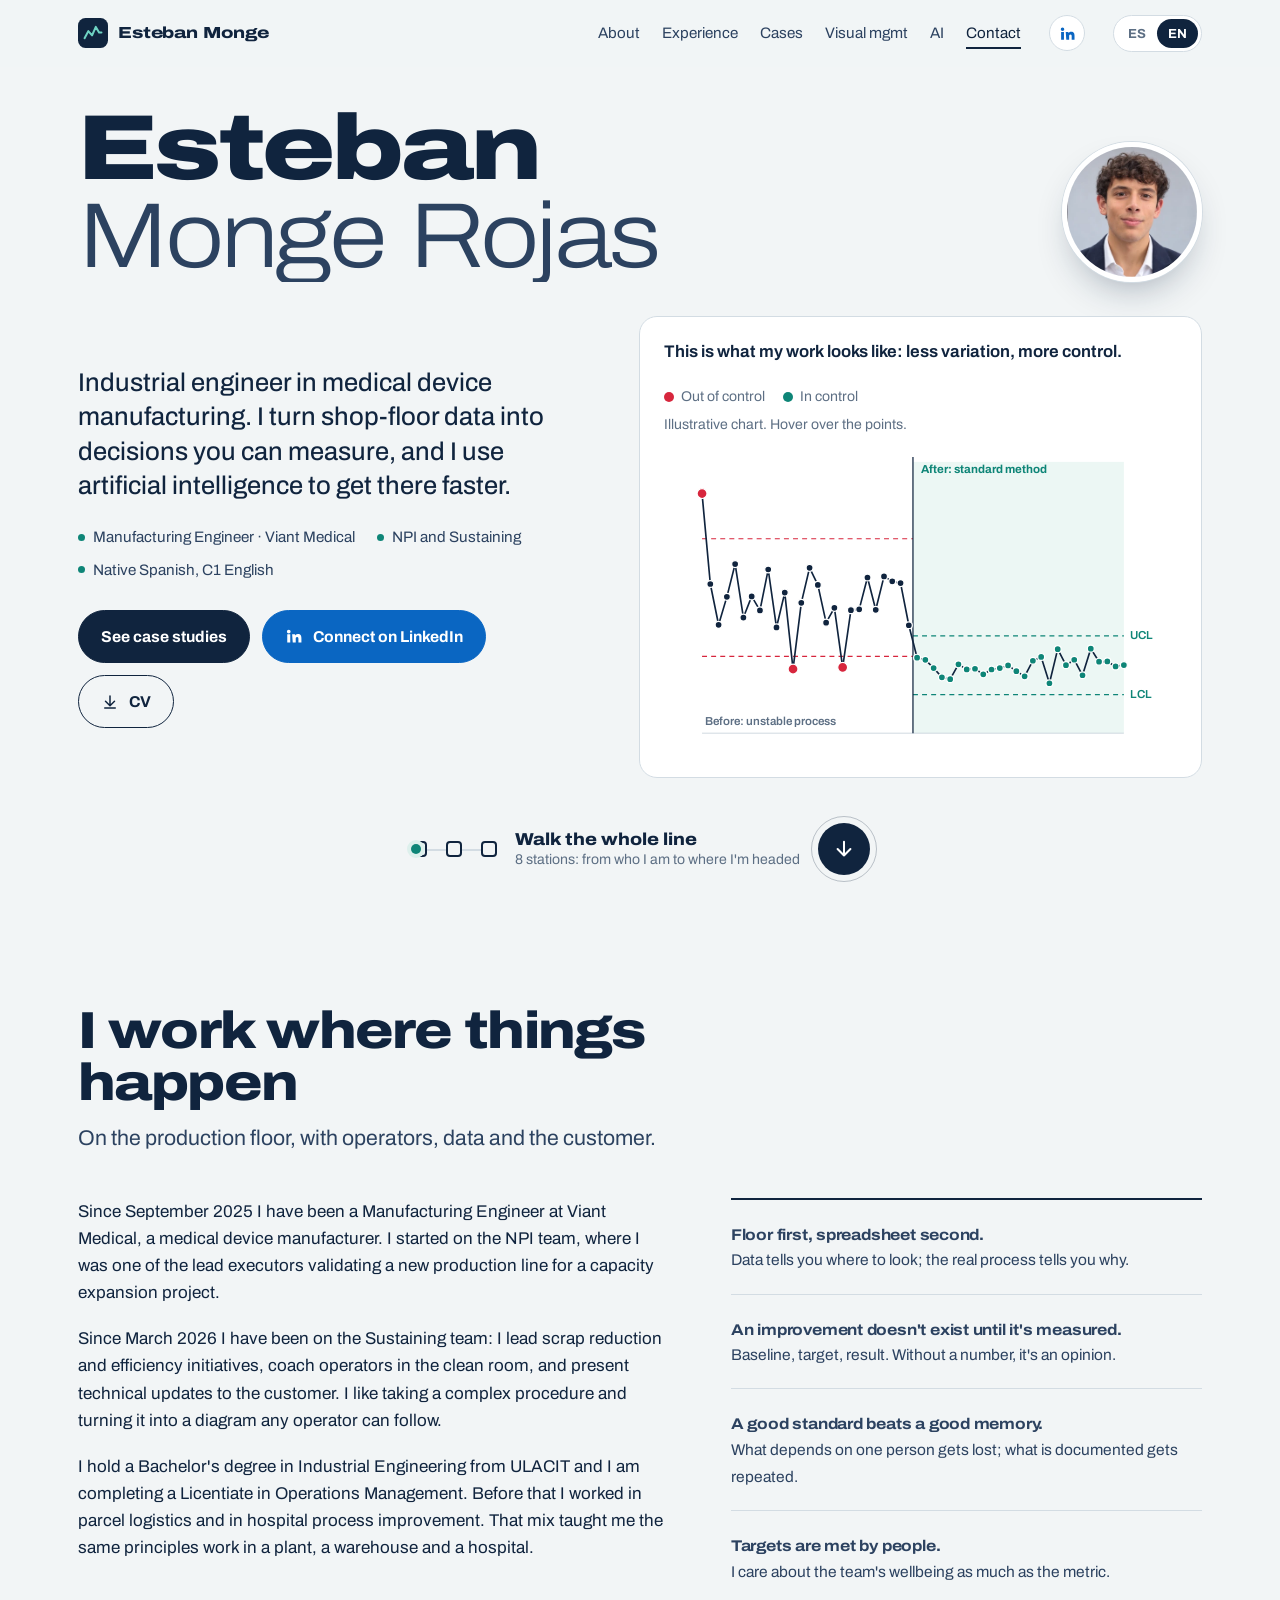
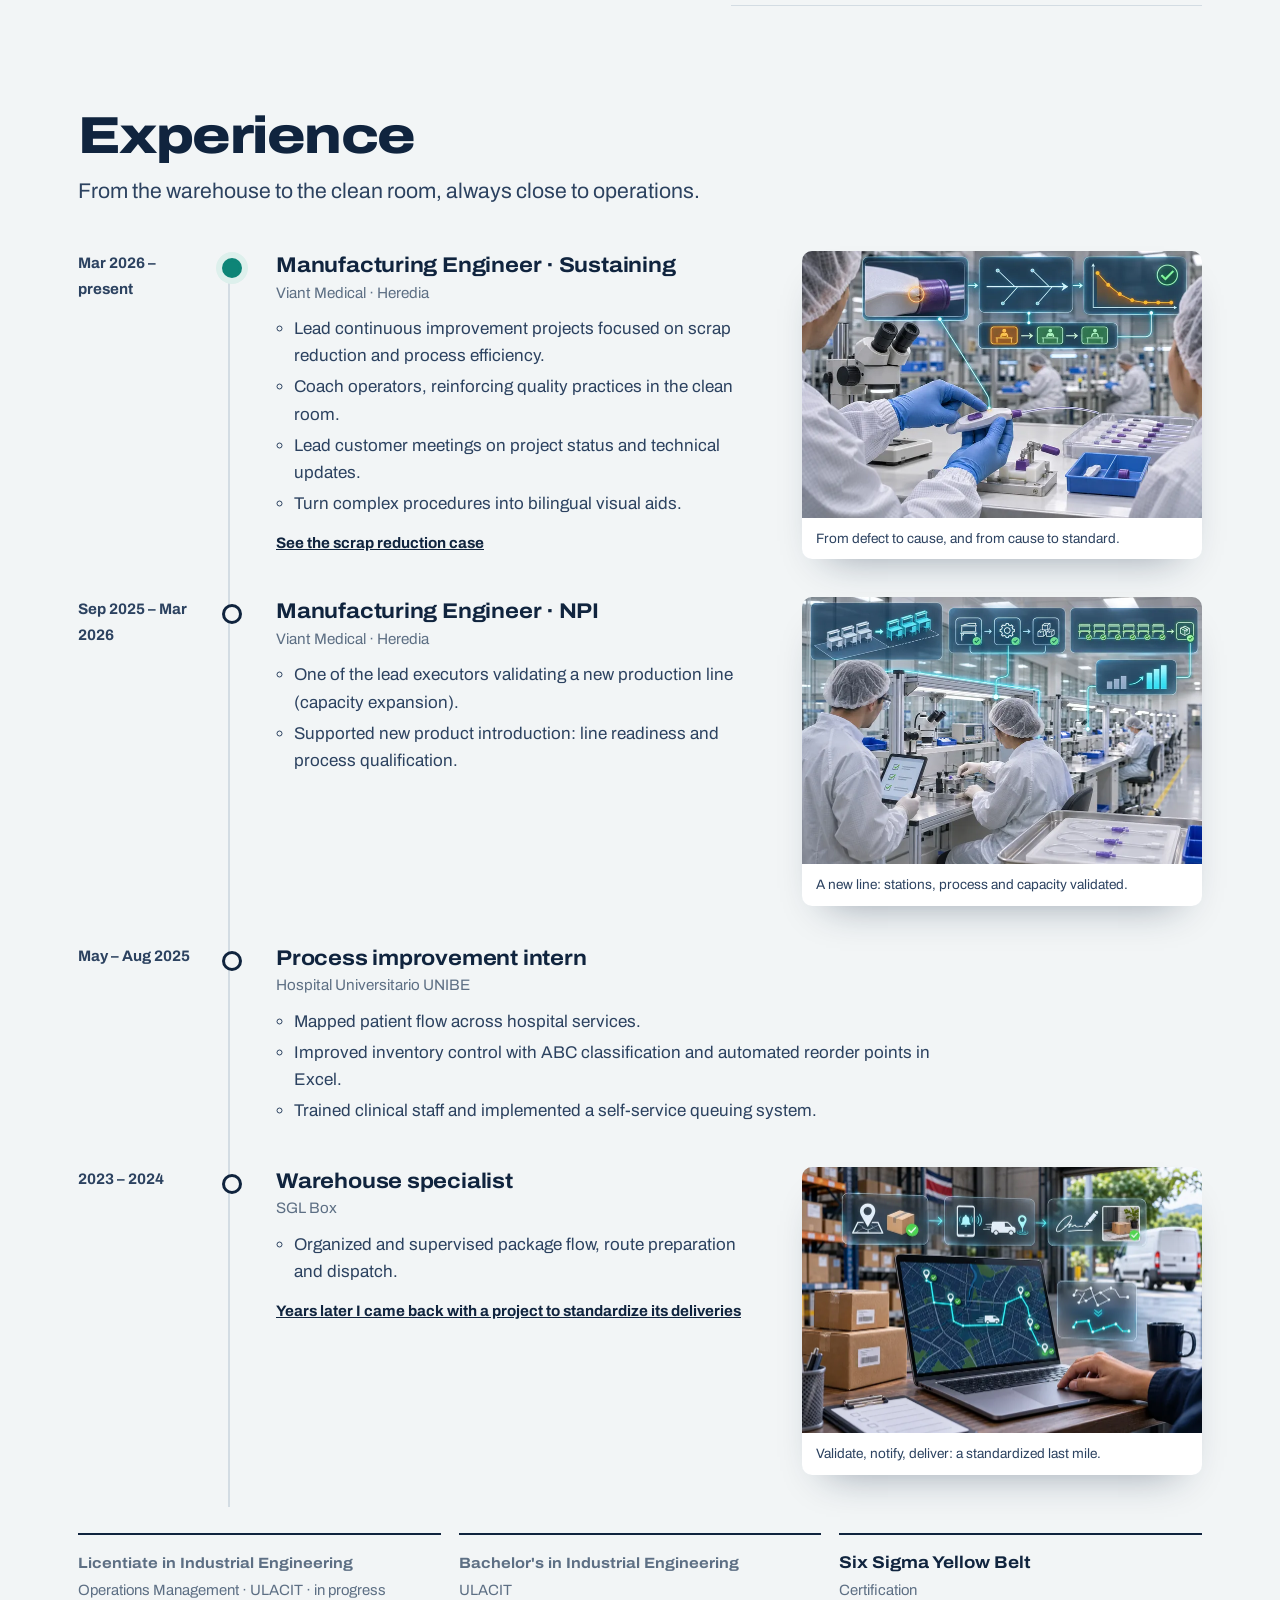
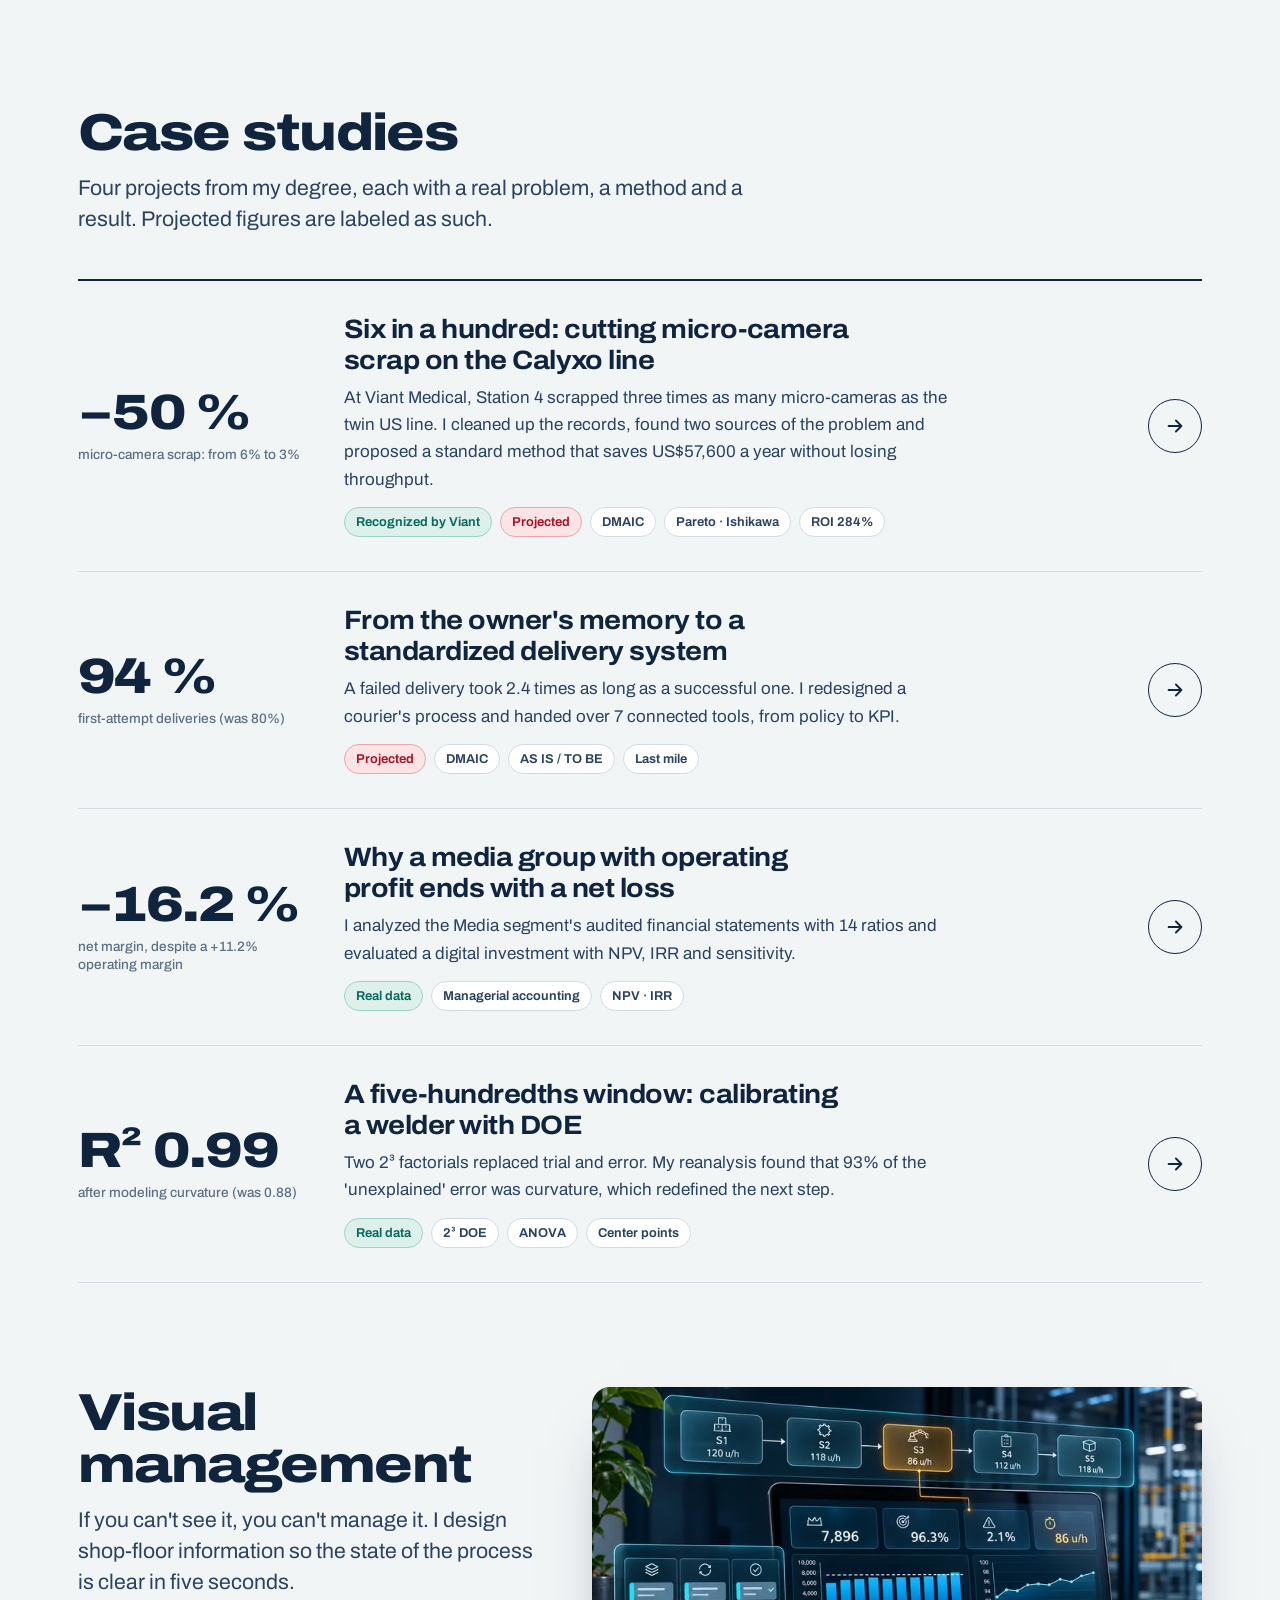
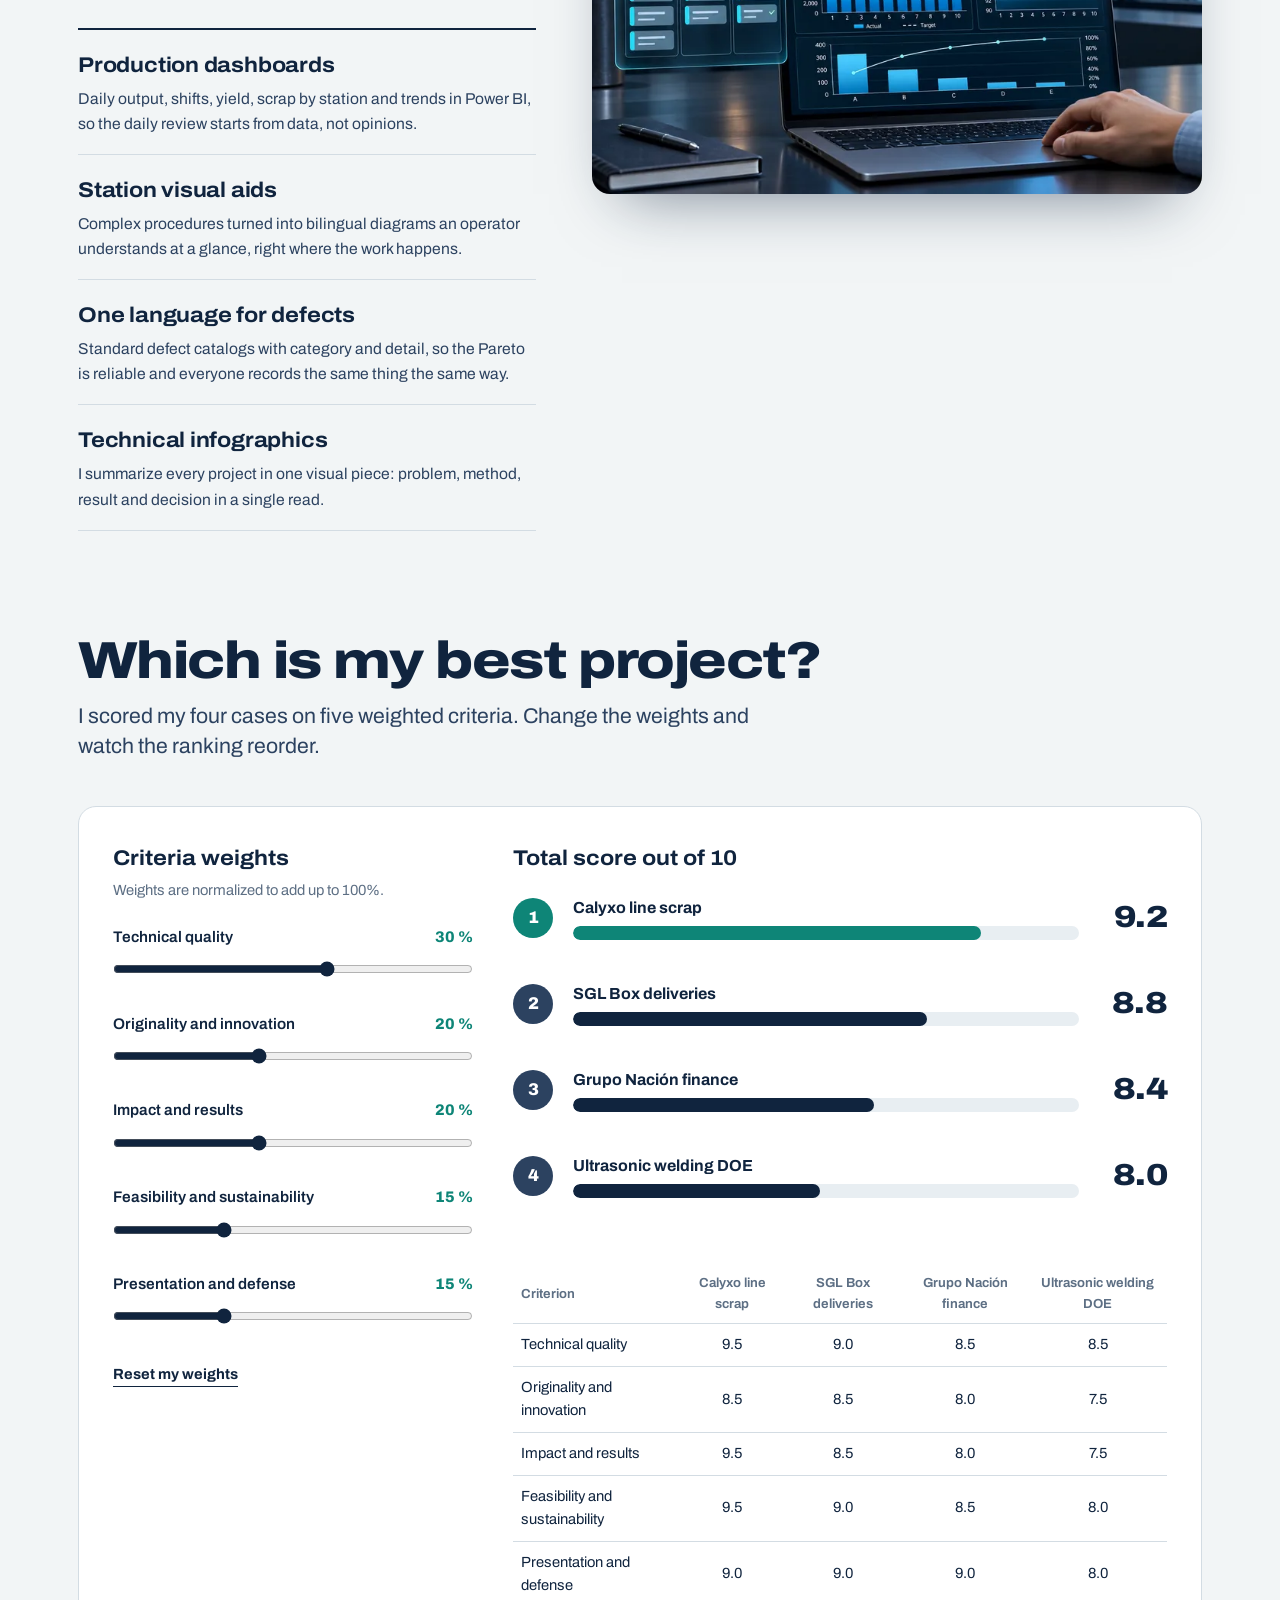
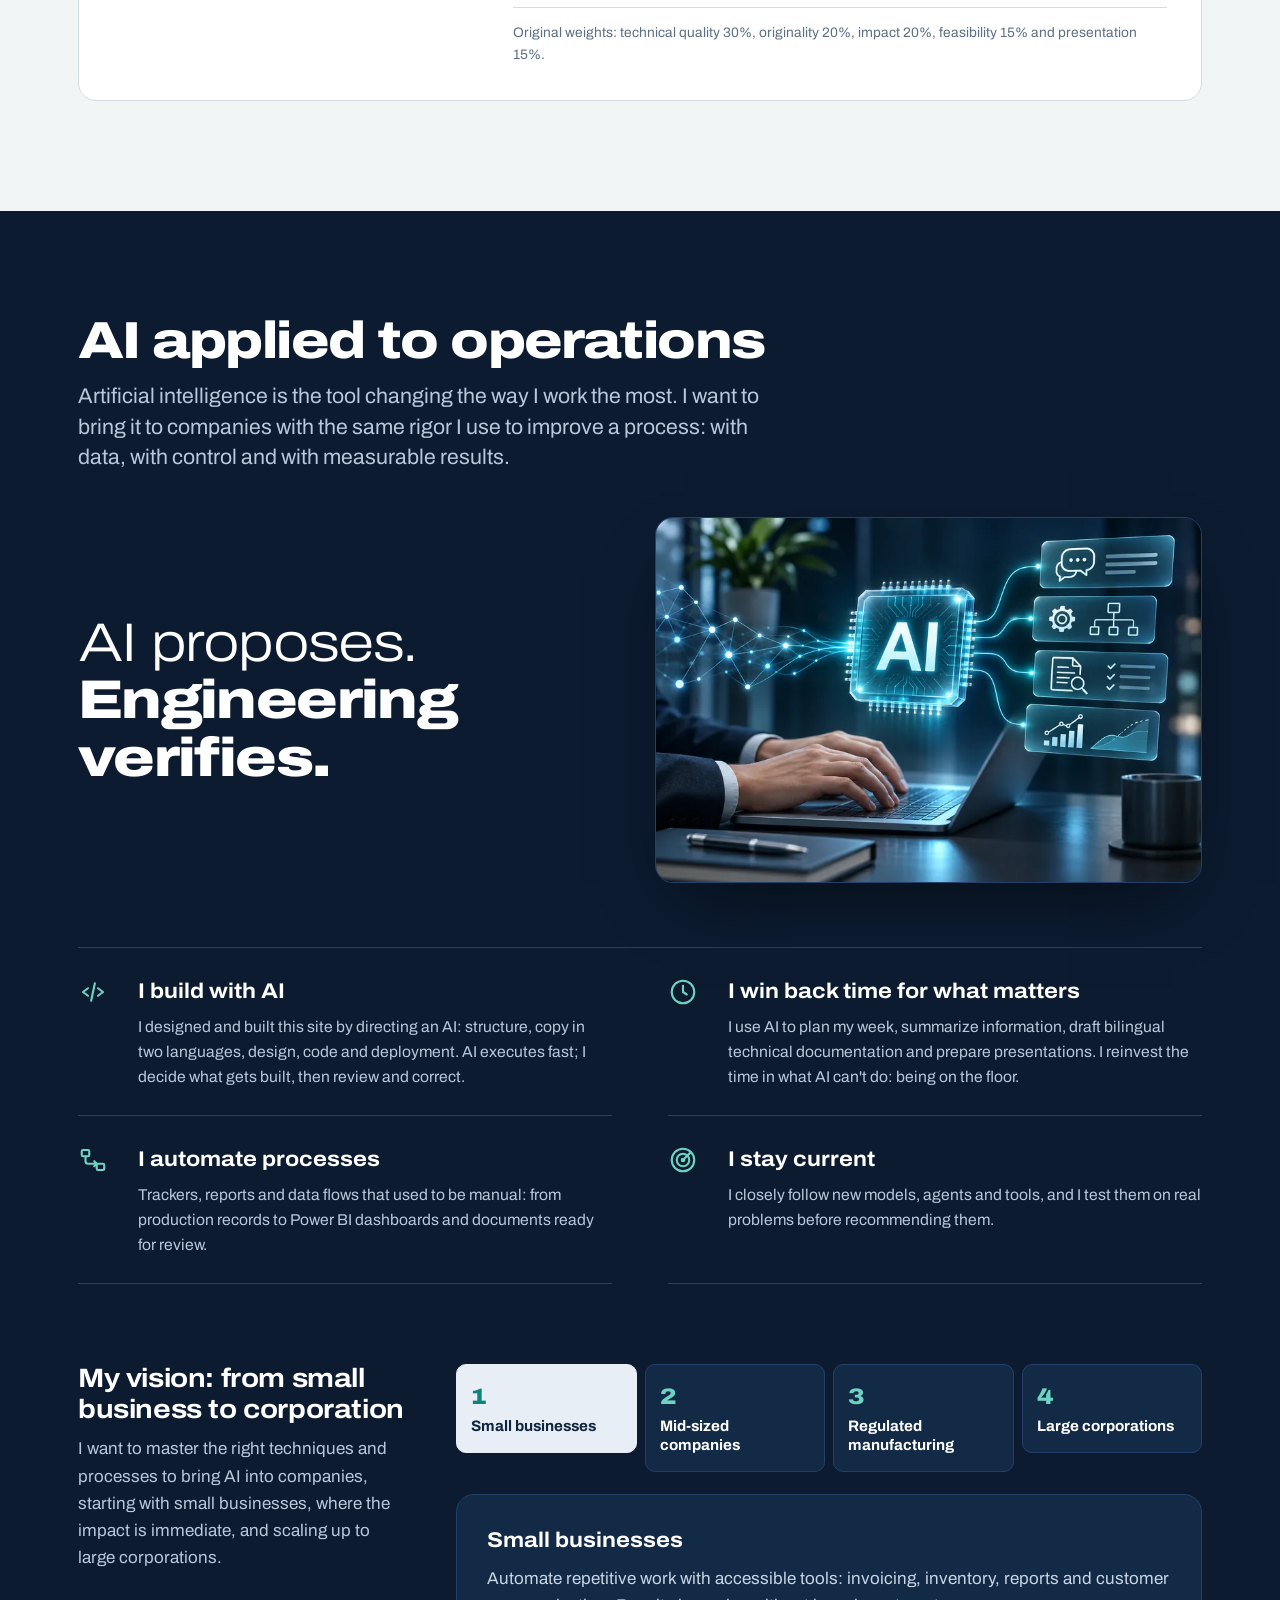
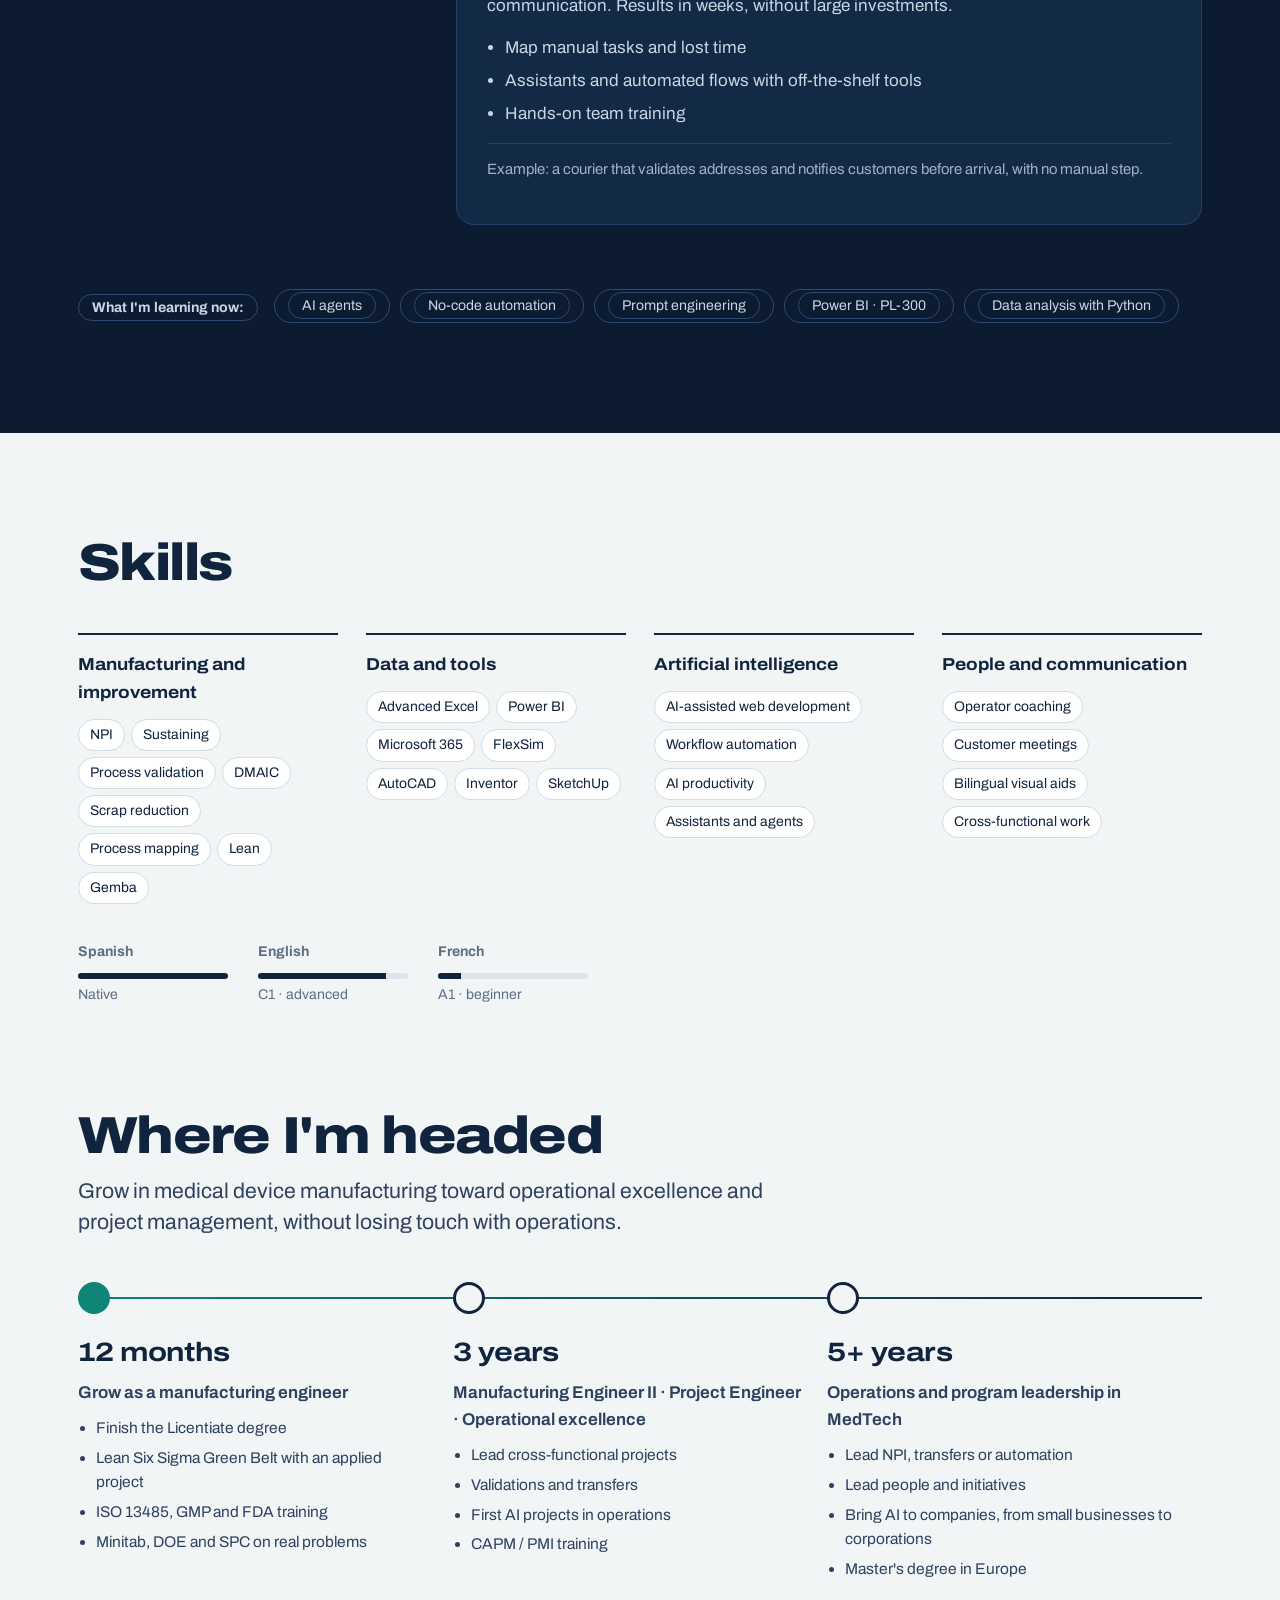
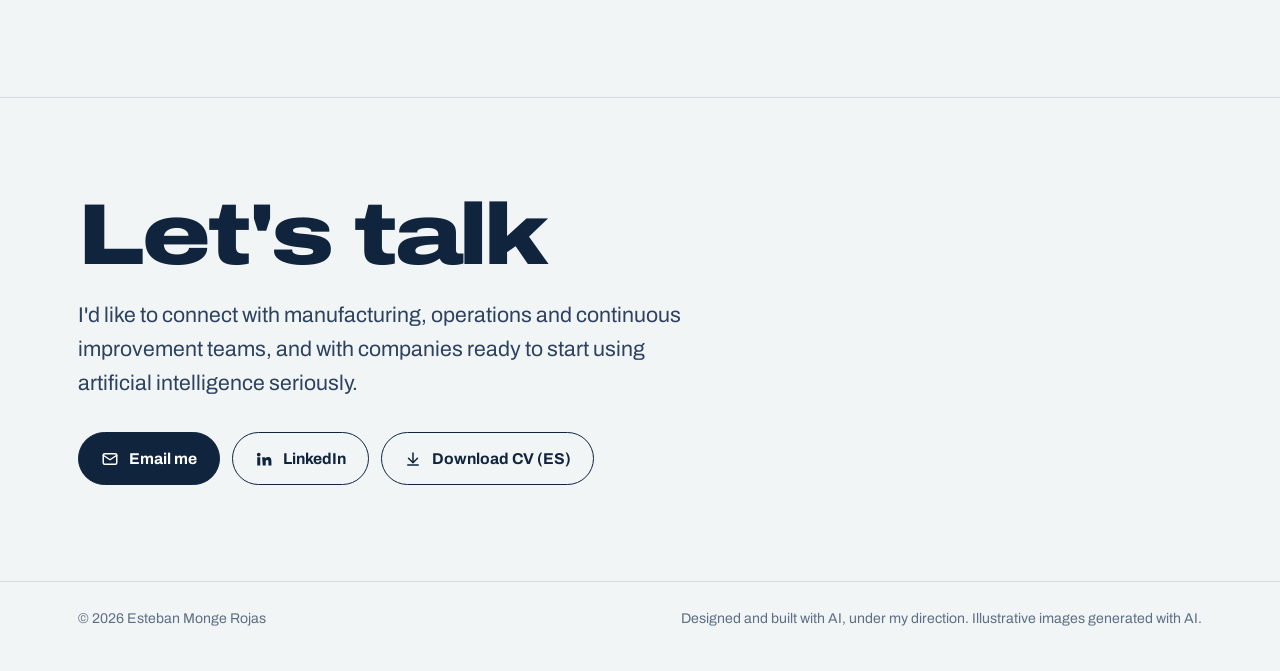
==== commit 87b228ed: "Add files via upload" ====
--- a/index.html
+++ b/index.html
@@ -92,7 +92,7 @@
 <p lang="es">Cuatro proyectos de la licenciatura, cada uno con un problema real, un método y un resultado. Las cifras proyectadas están marcadas como tales.</p><p lang="en">Four projects from my degree, each with a real problem, a method and a result. Projected figures are labeled as such.</p></div>
 <div class="cases"><a class="case" href="casos/viant-calyxo.html">
 <div class="metric"><span lang="es">−50 %</span><span lang="en">−50 %</span><small><span lang="es">scrap de microcámaras: de 6 % a 3 %</span><span lang="en">micro-camera scrap: from 6% to 3%</span></small></div>
-<div><h3><span lang="es">Seis de cada cien: reducir el scrap de microcámaras en la línea Calyxo</span><span lang="en">Six in a hundred: cutting micro-camera scrap on the Calyxo line</span></h3><p><span lang="es">En Viant Medical, la Estación 4 desechaba el triple de microcámaras que la línea gemela de EE. UU. Depuré los registros, encontré dos orígenes del problema y propuse un método estándar que ahorra US$57 600 al año sin perder ritmo.</span><span lang="en">At Viant Medical, Station 4 scrapped three times as many micro-cameras as the twin US line. I cleaned up the records, found two sources of the problem and proposed a standard method that saves US$57,600 a year without losing throughput.</span></p><div class="meta"><span class="chip proj"><span lang="es">Proyectado</span><span lang="en">Projected</span></span><span class="chip"><span lang="es">DMAIC</span><span lang="en">DMAIC</span></span><span class="chip"><span lang="es">Pareto · Ishikawa</span><span lang="en">Pareto · Ishikawa</span></span><span class="chip"><span lang="es">ROI 284 %</span><span lang="en">ROI 284%</span></span></div></div>
+<div><h3><span lang="es">Seis de cada cien: reducir el scrap de microcámaras en la línea Calyxo</span><span lang="en">Six in a hundred: cutting micro-camera scrap on the Calyxo line</span></h3><p><span lang="es">En Viant Medical, la Estación 4 desechaba el triple de microcámaras que la línea gemela de EE. UU. Depuré los registros, encontré dos orígenes del problema y propuse un método estándar que ahorra US$57 600 al año sin perder ritmo.</span><span lang="en">At Viant Medical, Station 4 scrapped three times as many micro-cameras as the twin US line. I cleaned up the records, found two sources of the problem and proposed a standard method that saves US$57,600 a year without losing throughput.</span></p><div class="meta"><span class="chip real"><span lang="es">Reconocido por Viant</span><span lang="en">Recognized by Viant</span></span><span class="chip proj"><span lang="es">Proyectado</span><span lang="en">Projected</span></span><span class="chip"><span lang="es">DMAIC</span><span lang="en">DMAIC</span></span><span class="chip"><span lang="es">Pareto · Ishikawa</span><span lang="en">Pareto · Ishikawa</span></span><span class="chip"><span lang="es">ROI 284 %</span><span lang="en">ROI 284%</span></span></div></div>
 <span class="go"><svg viewBox="0 0 24 24" fill="none" stroke="currentColor" stroke-width="2" stroke-linecap="round" stroke-linejoin="round" aria-hidden="true"><path d="M5 12h14M13 6l6 6-6 6"/></svg></span></a><a class="case" href="casos/sgl-box.html">
 <div class="metric"><span lang="es">94 %</span><span lang="en">94 %</span><small><span lang="es">entregas al primer intento (antes 80 %)</span><span lang="en">first-attempt deliveries (was 80%)</span></small></div>
 <div><h3><span lang="es">De la memoria del dueño a un sistema de entrega estandarizado</span><span lang="en">From the owner's memory to a standardized delivery system</span></h3><p><span lang="es">Una entrega fallida costaba 2,4 veces el tiempo de una exitosa. Rediseñé el proceso de una empresa de paquetería y le entregué 7 herramientas conectadas, de la política al indicador.</span><span lang="en">A failed delivery took 2.4 times as long as a successful one. I redesigned a courier's process and handed over 7 connected tools, from policy to KPI.</span></p><div class="meta"><span class="chip proj"><span lang="es">Proyectado</span><span lang="en">Projected</span></span><span class="chip"><span lang="es">DMAIC</span><span lang="en">DMAIC</span></span><span class="chip"><span lang="es">AS IS / TO BE</span><span lang="en">AS IS / TO BE</span></span><span class="chip"><span lang="es">Última milla</span><span lang="en">Last mile</span></span></div></div>
